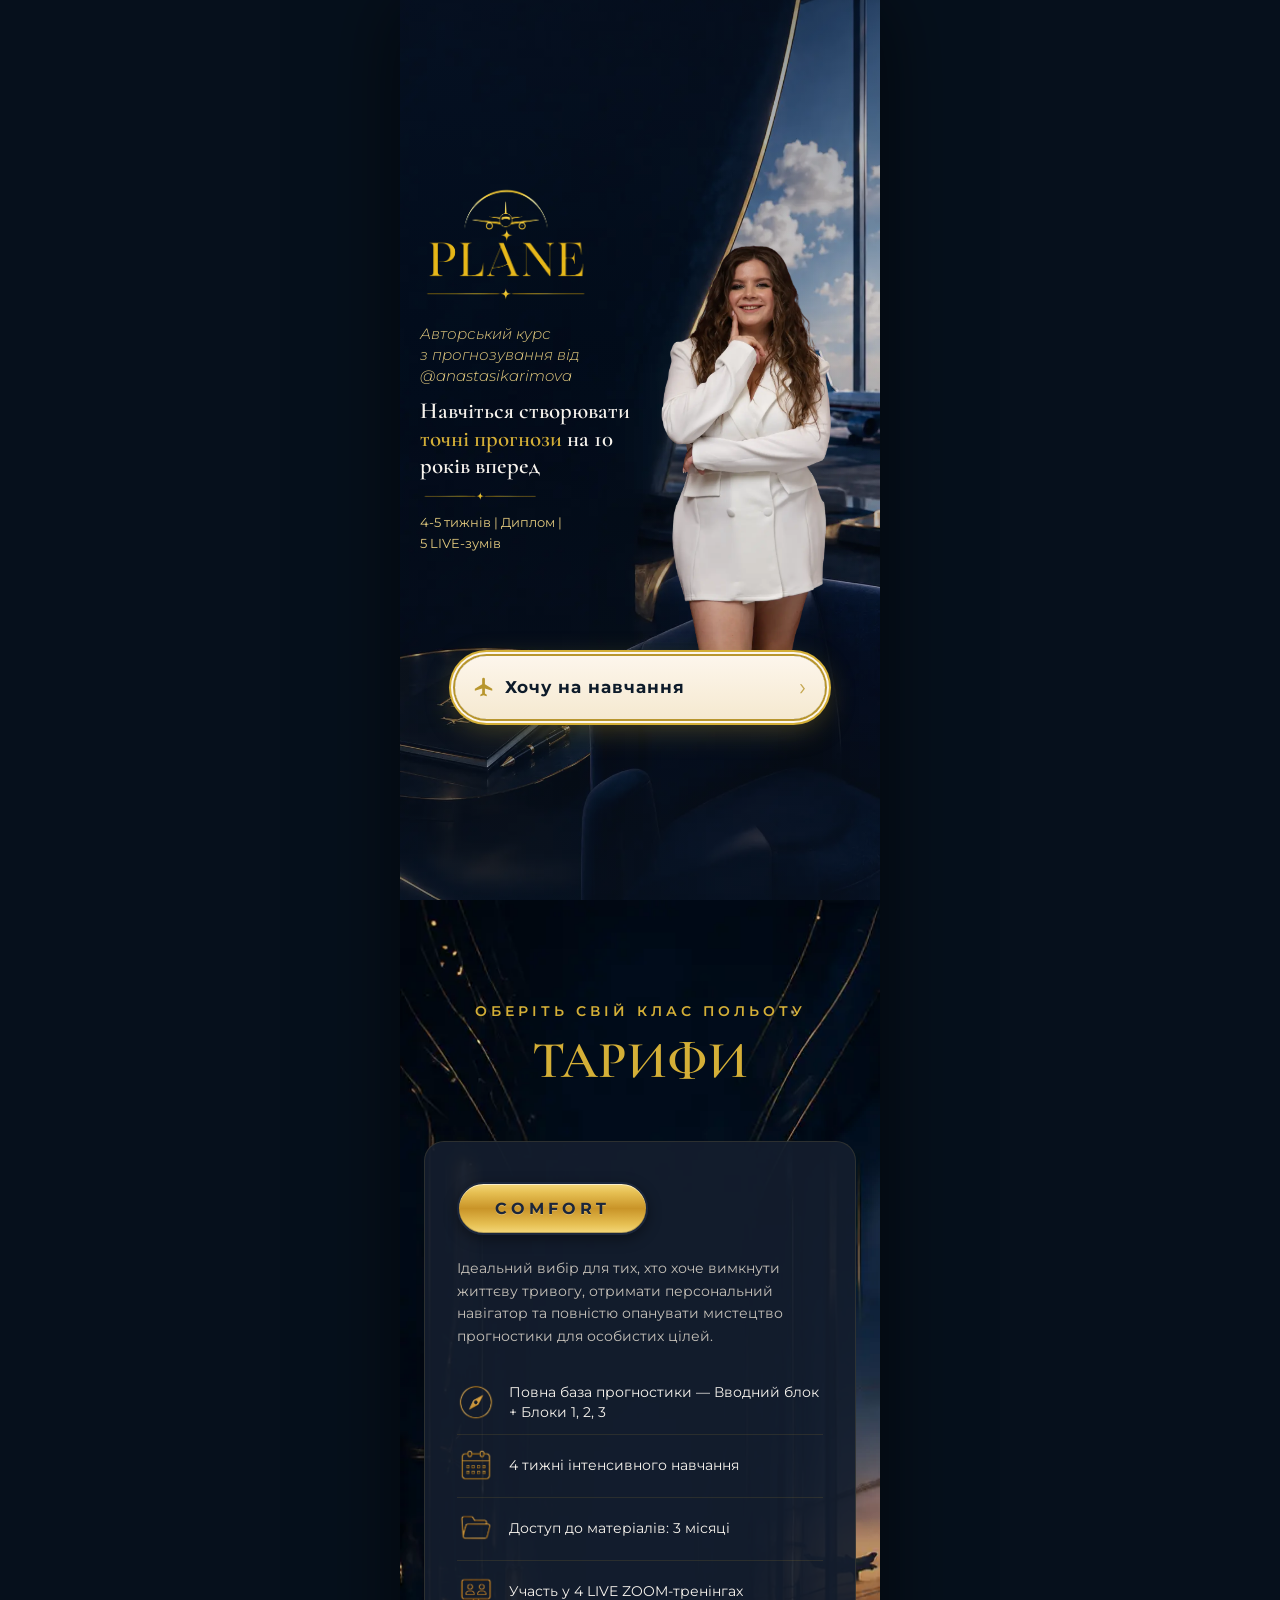
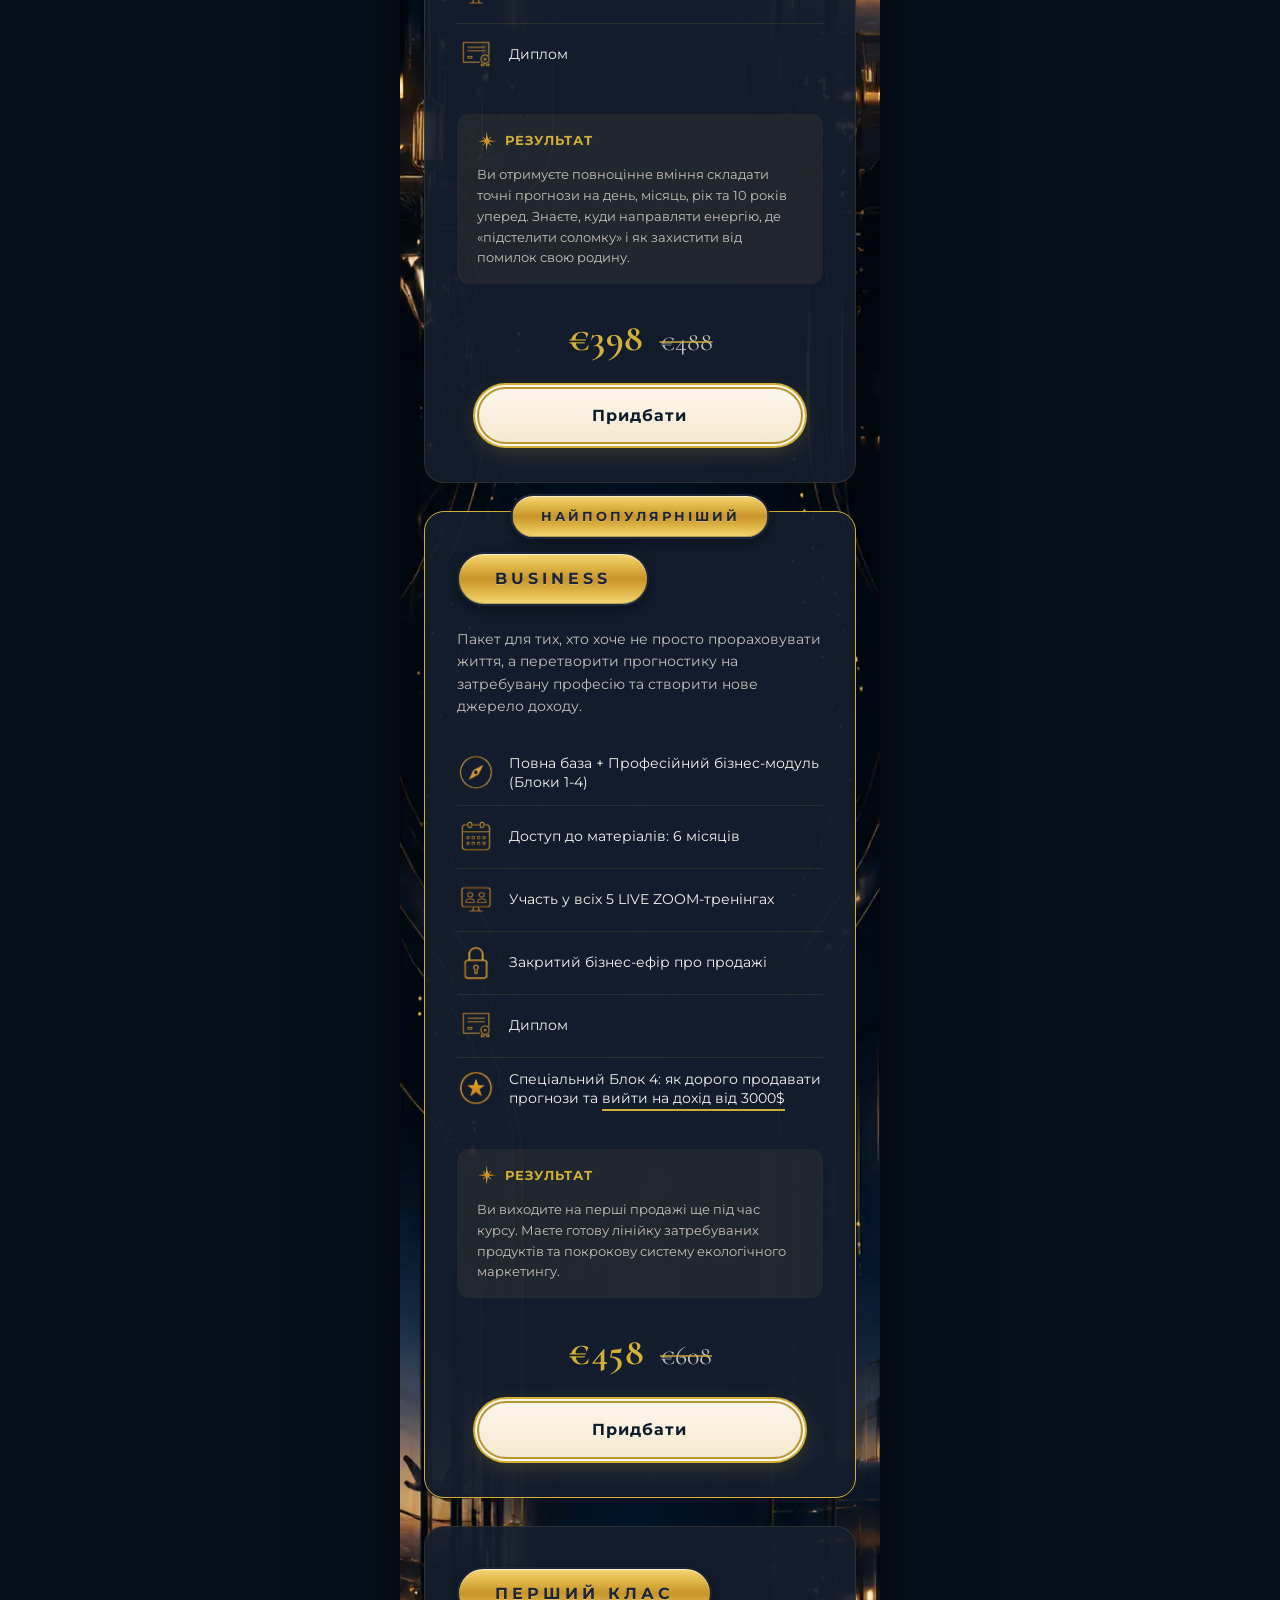
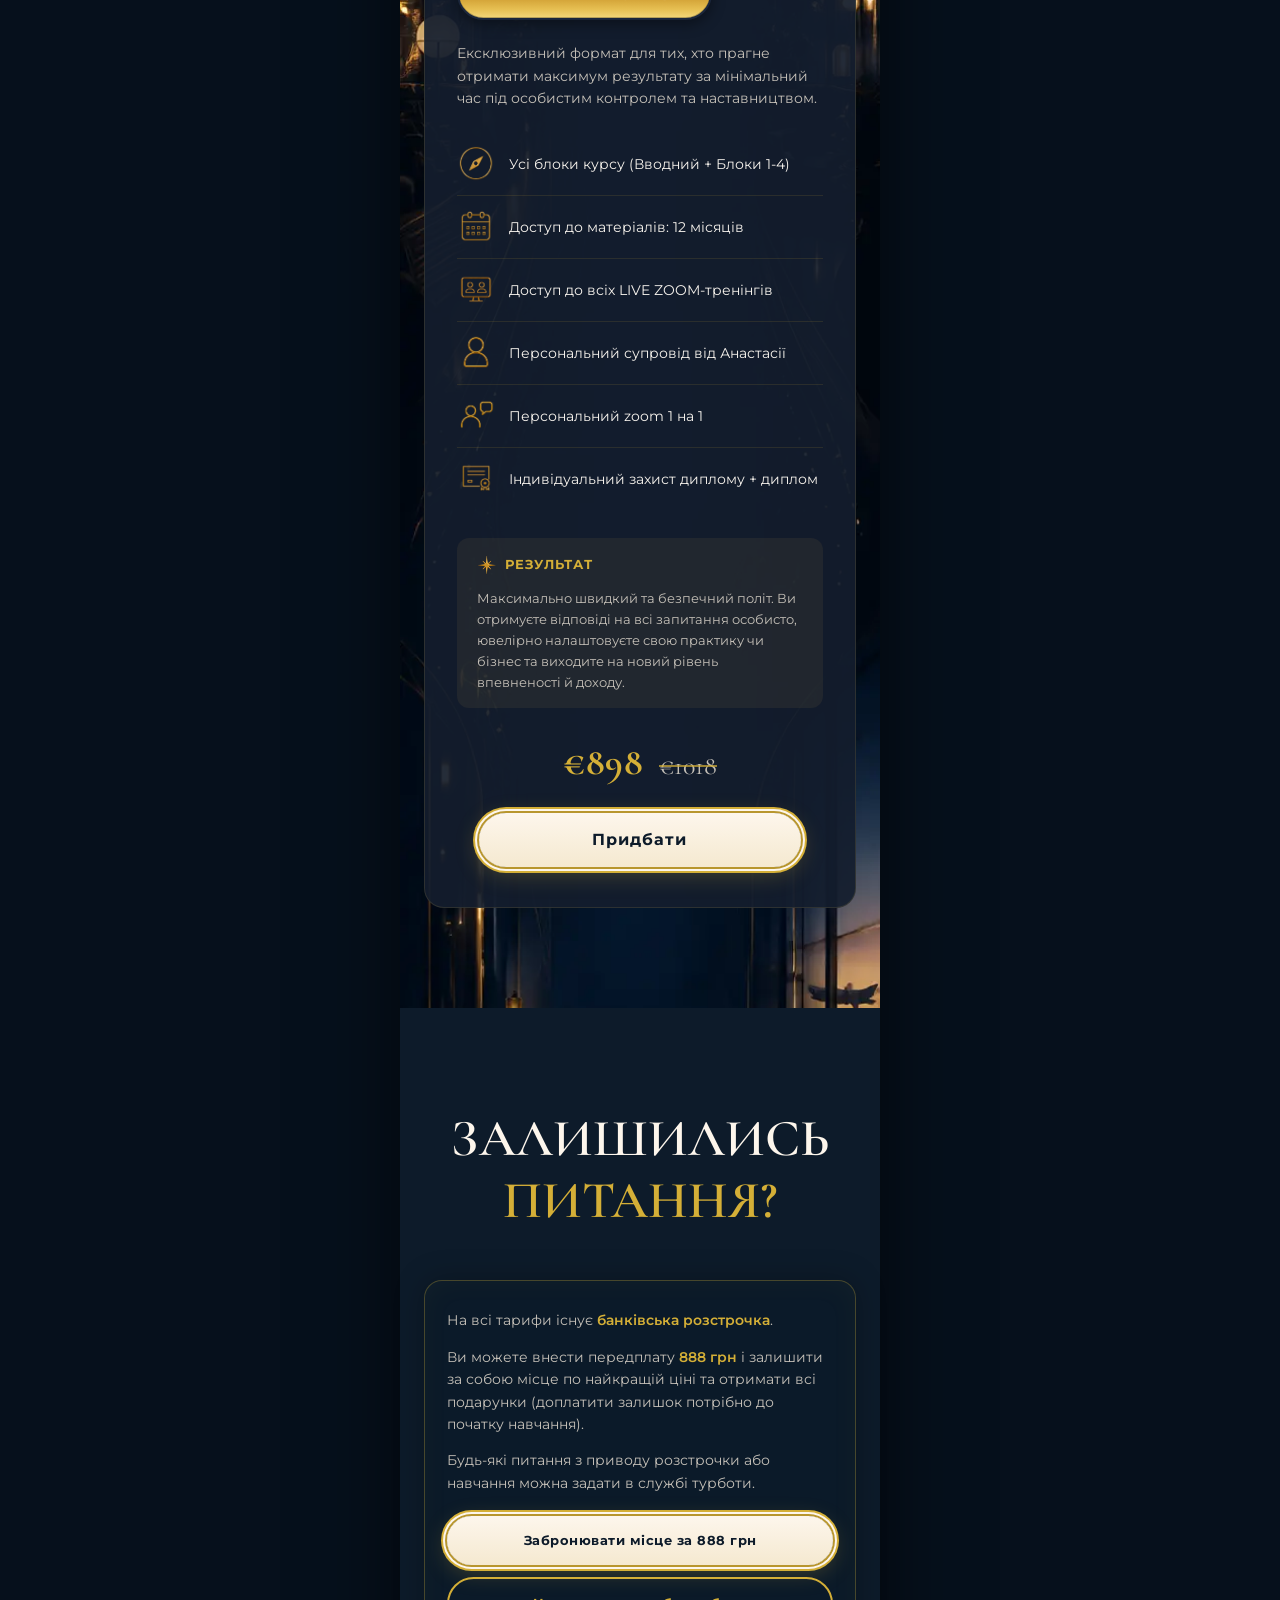
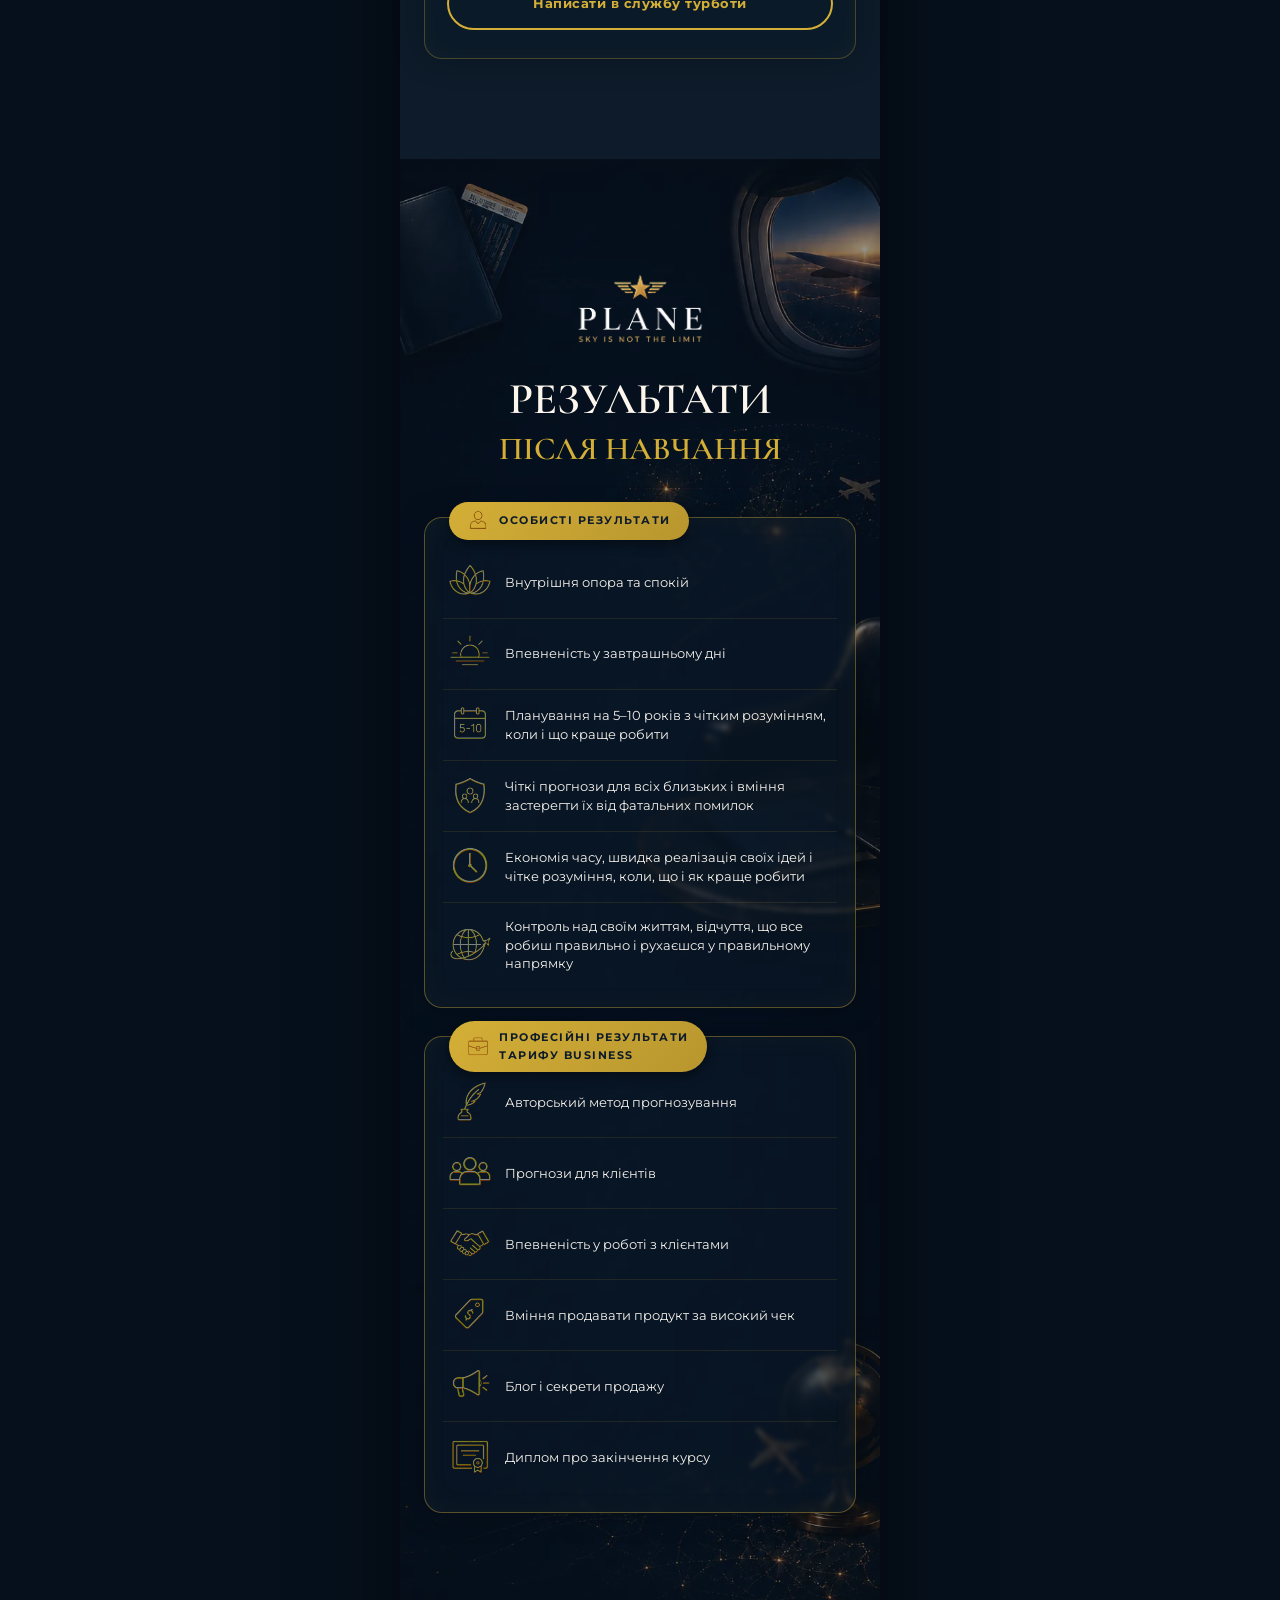
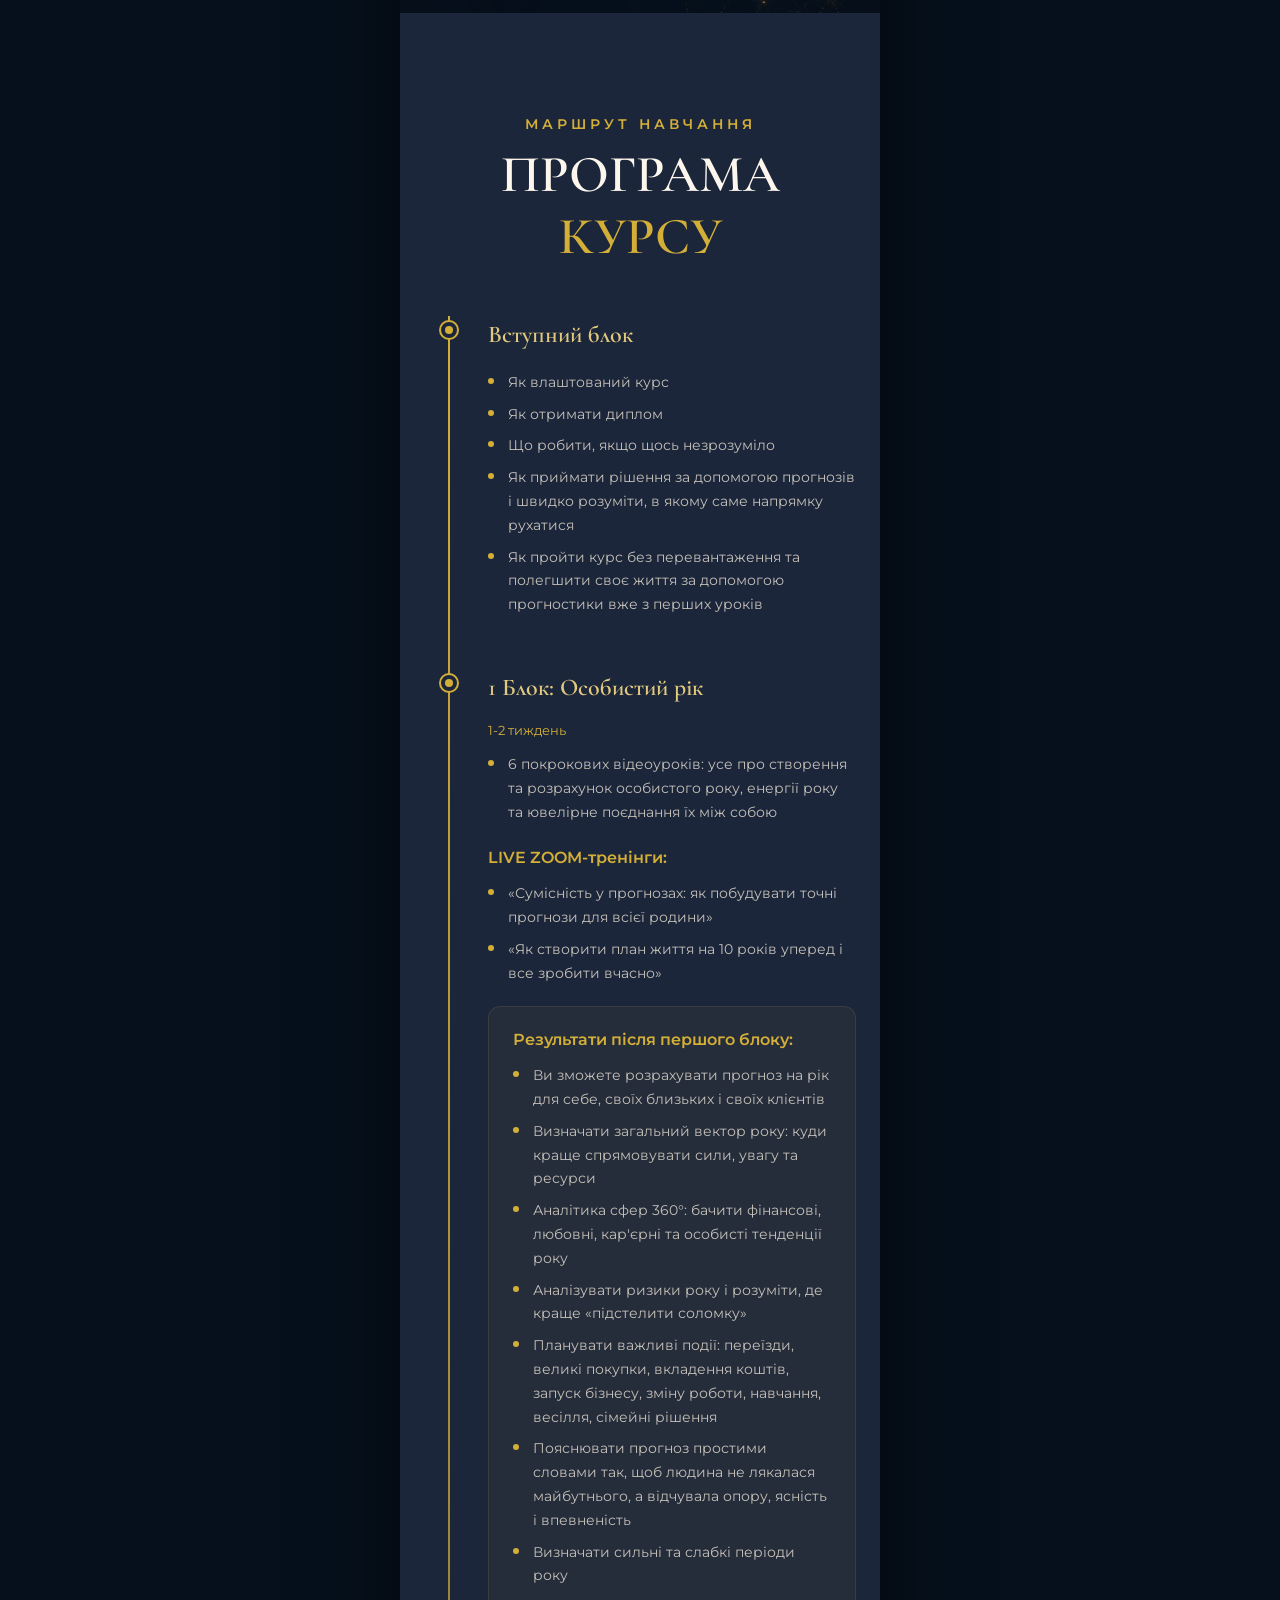
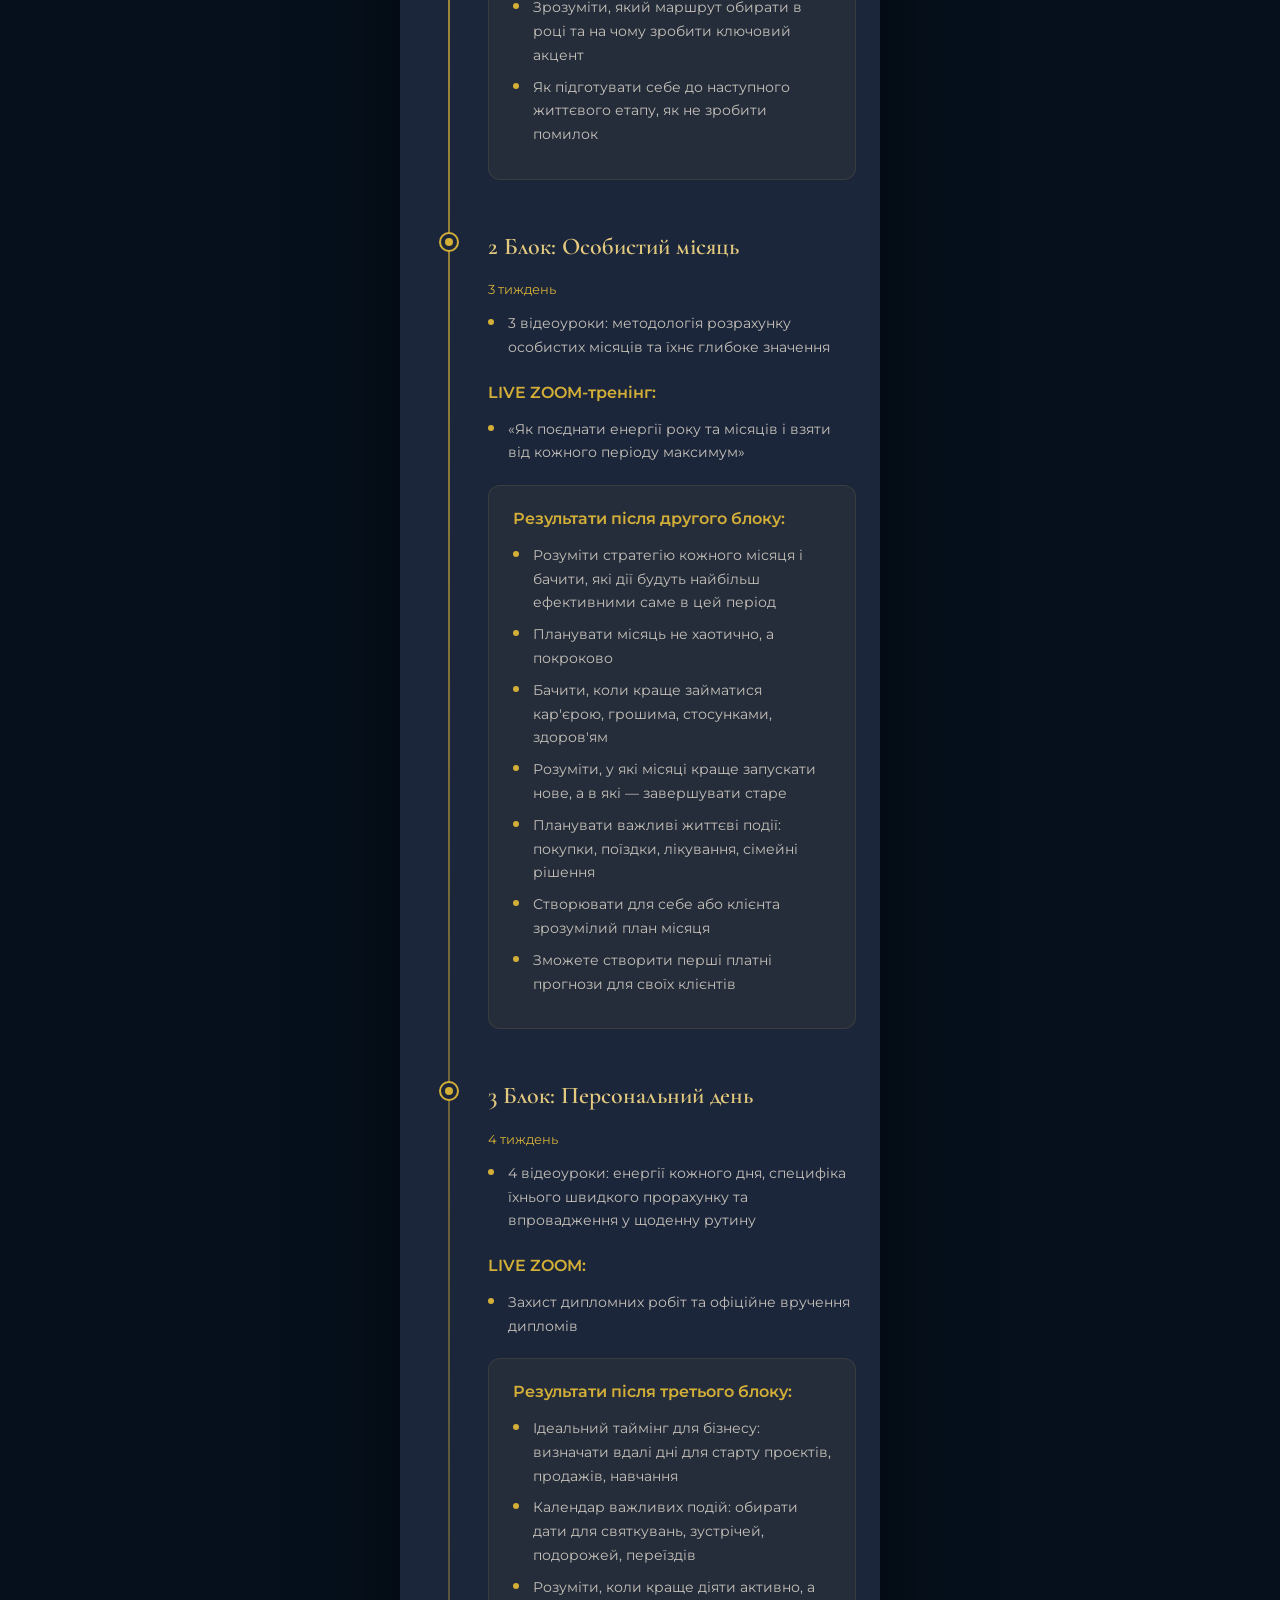
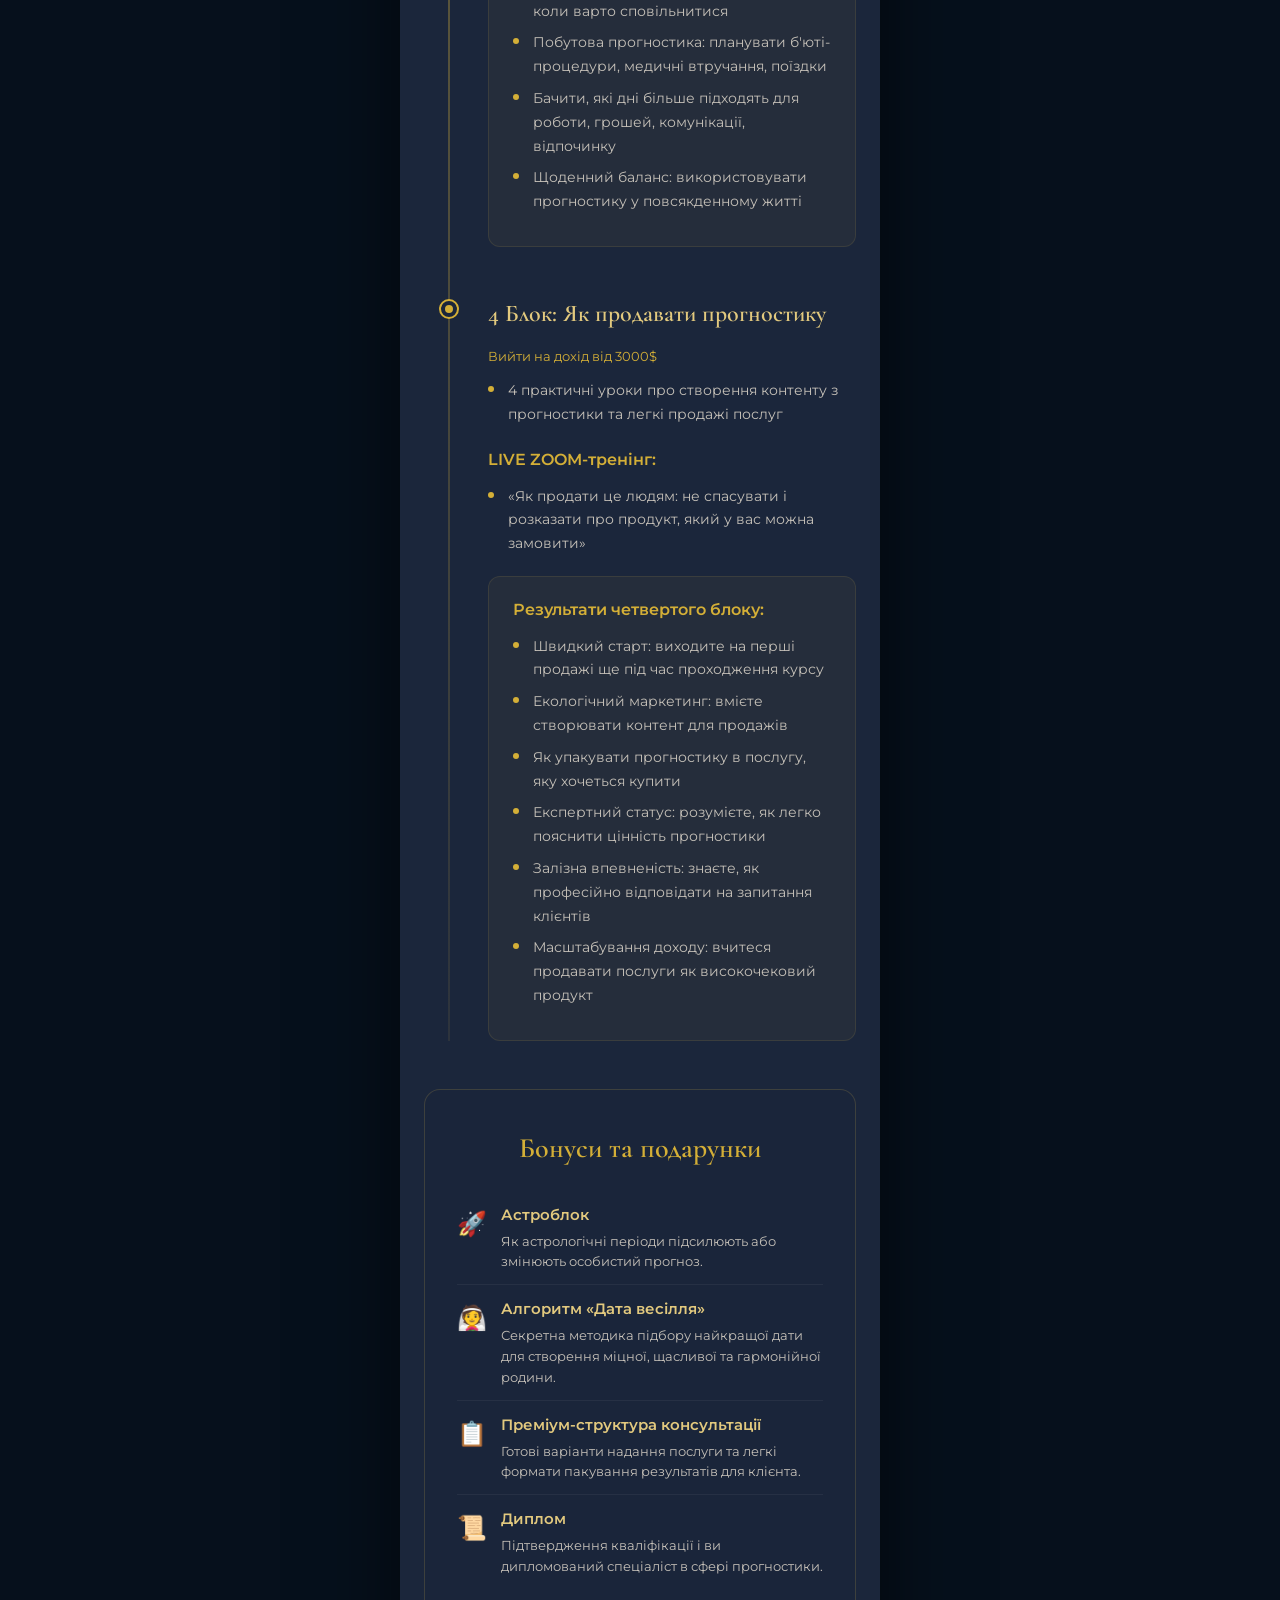
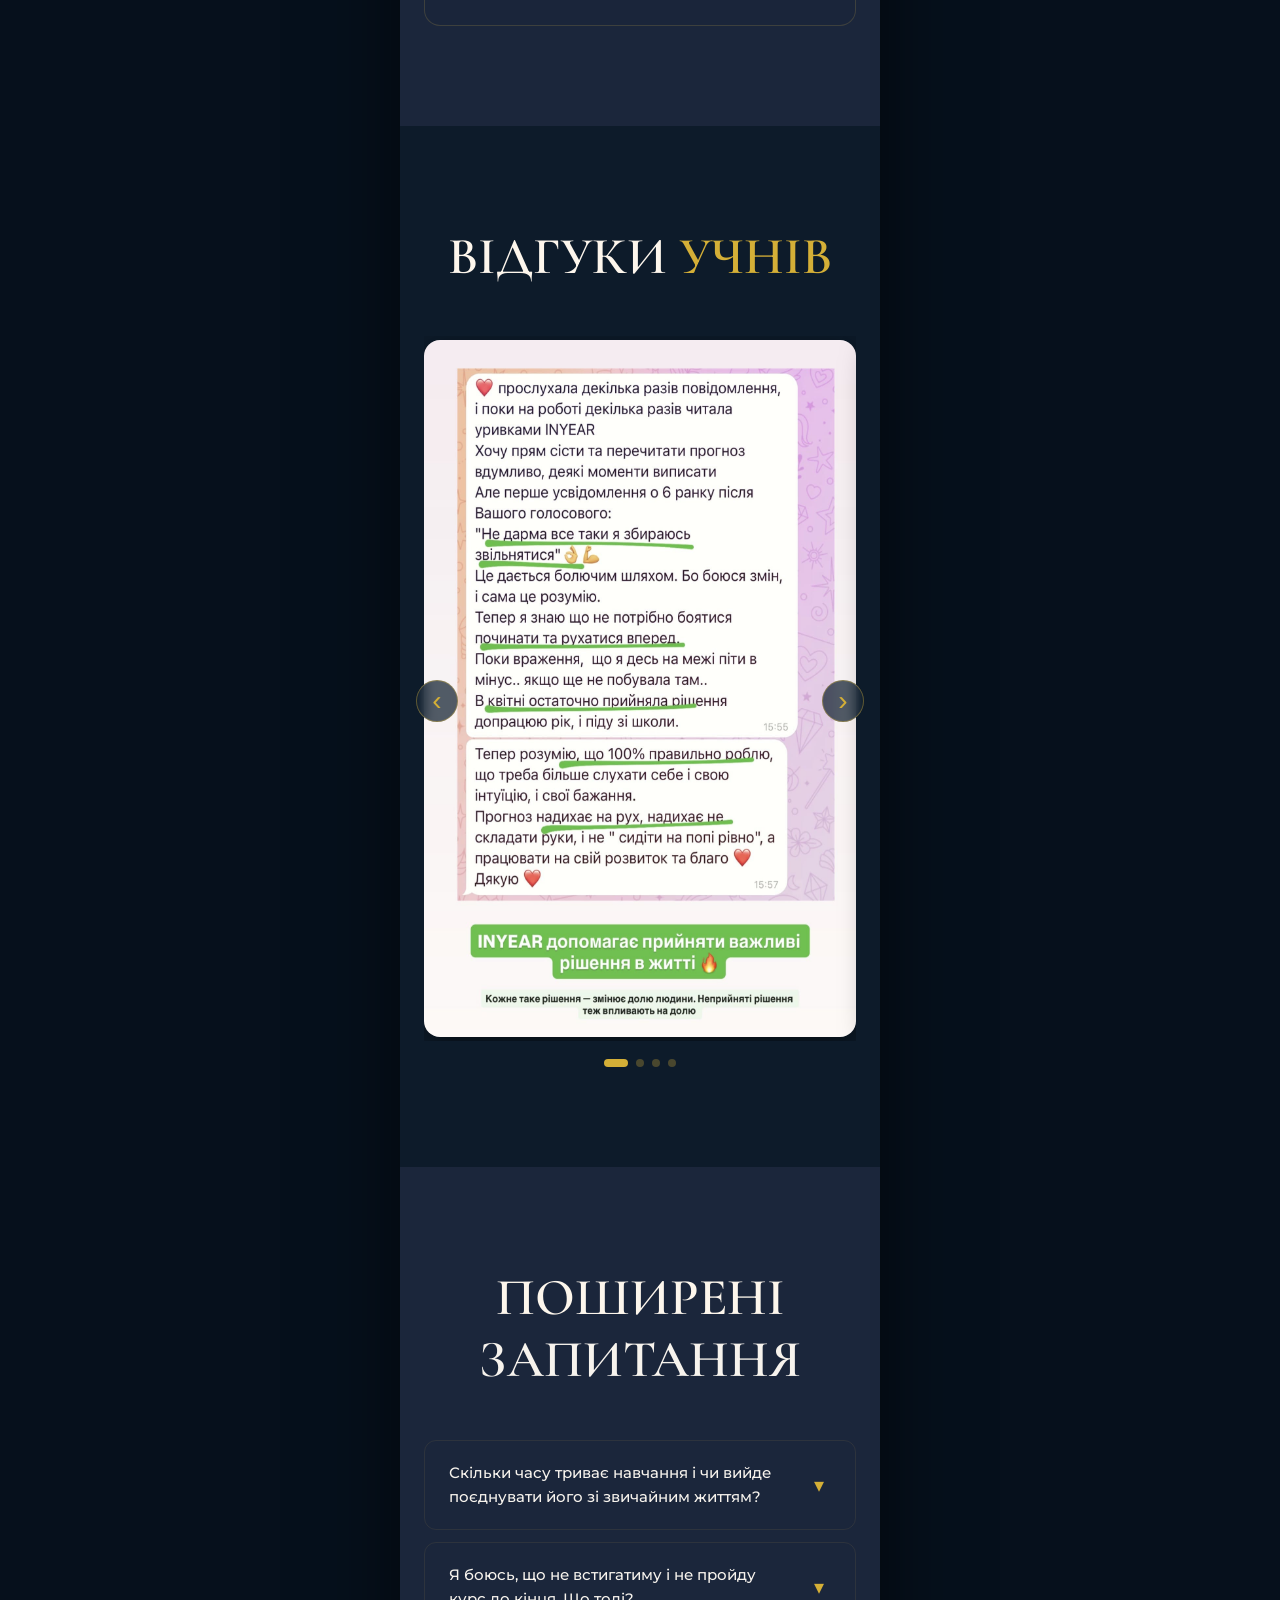
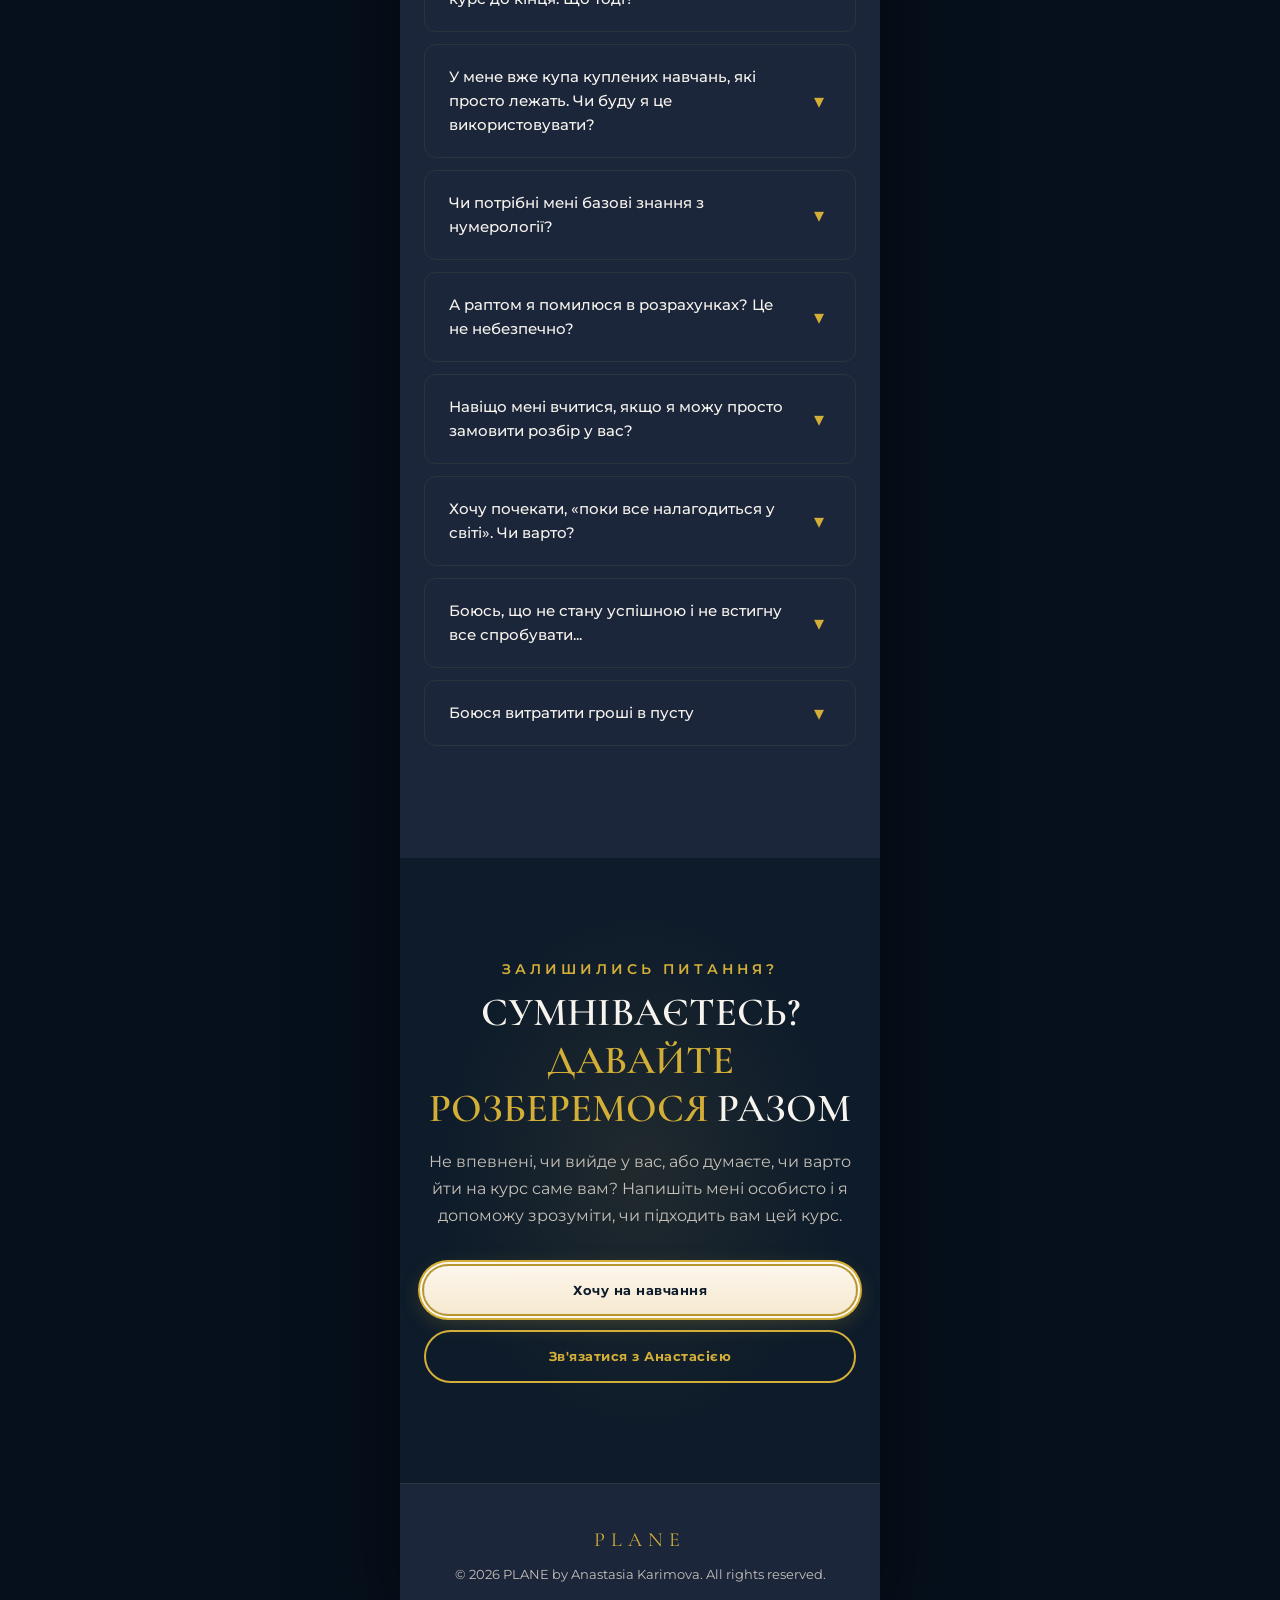
==== index.html @ 38085bf7 "Bump tariff prices: COMFORT 398, BUSINESS 458, ПЕРШИЙ КЛАС 898 Co-Authored-By: Claude Opus 4.7 <nore" ====
<!DOCTYPE html>
<html lang="uk">
<head>
<meta charset="UTF-8">
<meta name="viewport" content="width=device-width, initial-scale=1.0">
<title>PLANE — Авторський курс з прогнозування</title>
<link rel="preconnect" href="https://fonts.googleapis.com">
<link href="https://fonts.googleapis.com/css2?family=Cormorant+Garamond:wght@400;500;600;700&family=Montserrat:wght@300;400;500;600;700&display=swap" rel="stylesheet">
<link rel="stylesheet" href="css/style.css?v=18">
</head>
<body>

<!-- ══════════ HERO ══════════ -->
<section class="hero" id="hero">
  <div class="hero-bg"></div>
  <div class="hero-inner">
    <div class="hero-row">
      <div class="hero-content">
        <img src="img/logo.webp" alt="PLANE" class="hero-logo">
        <p class="hero-sub">Авторський курс<br>з прогнозування від<br>@anastasikarimova</p>
        <h1>Навчіться створювати <span>точні прогнози</span> на 10 років вперед</h1>
        <img src="img/split.png" alt="" class="hero-split">
        <p class="hero-meta">4-5 тижнів&nbsp;|&nbsp;Диплом&nbsp;|<br>5 LIVE-зумів</p>
      </div>
      <div class="hero-photo">
        <img src="img/hero-photo.webp" alt="Анастасія Карімова">
      </div>
    </div>
    <div class="hero-btn-wrap">
      <a href="#tariffs" class="btn-hero">
        <svg viewBox="0 0 24 24"><path d="M21 16v-2l-8-5V3.5A1.5 1.5 0 0011.5 2 1.5 1.5 0 0010 3.5V9l-8 5v2l8-2.5V19l-2 1.5V22l3.5-1 3.5 1v-1.5L13 19v-5.5l8 2.5z"/></svg>
        Хочу на навчання
        <span class="chevron">&rsaquo;</span>
      </a>
    </div>
  </div>
</section>

<!-- ══════════ FOR WHOM ══════════ -->
<section class="for-whom" id="for-whom" style="display:none">
  <div class="container">
    <div class="section-label" style="text-align:center">Кому підійде курс</div>
    <div class="audience-grid">
      <div class="audience-card fade-up">
        <span class="audience-icon">&#9992;</span>
        <h3>Для тих, хто втомився від тривоги за майбутнє</h3>
        <p>Ви постійно сумніваєтеся у своїх рішеннях: &laquo;Чи туди я йду? Чи правильний вибір роблю?&raquo; і хочете чітко знати, коли і що робити.</p>
      </div>
      <div class="audience-card fade-up">
        <span class="audience-icon">&#128141;</span>
        <h3>Для тих, хто хоче спланувати життя для себе та своїх близьких на 5-10 років вперед</h3>
        <p>Ви готові реалізовувати великі цілі (будинок, декрет, бізнес) і прагнете захистити рідних від фатальних помилок.</p>
      </div>
      <div class="audience-card fade-up">
        <span class="audience-icon">&#128188;</span>
        <h3>Для практикуючих нумерологів, езотериків та експертів</h3>
        <p>Ви хочете мати чергу з клієнтів і пропонувати зрозумілий та дорогий продукт, у якому будете впевнені на всі 100%.</p>
      </div>
      <div class="audience-card fade-up">
        <span class="audience-icon">&#128640;</span>
        <h3>Для новачків, які шукають затребувану професію з нуля</h3>
        <p>Ви прагнете заробляти онлайн на прогнозах, створити ажіотаж навколо своїх послуг і мати потік замовлень.</p>
      </div>
    </div>
  </div>
</section>

<!-- ══════════ TARIFFS ══════════ -->
<section class="tariffs" id="tariffs">
  <div class="tariffs-bg"></div>
  <div class="container">
    <div class="section-label" style="text-align:center">Оберіть свій клас польоту</div>
    <h2 class="section-title" style="text-align:center"><span>Тарифи</span></h2>
    <div class="tariff-grid">

      <!-- COMFORT -->
      <div class="tariff-card fade-up">
        <span class="tariff-name">COMFORT</span>
        <p class="tariff-desc">Ідеальний вибір для тих, хто хоче вимкнути життєву тривогу, отримати персональний навігатор та повністю опанувати мистецтво прогностики для особистих цілей.</p>
        <ul class="tariff-features">
          <li><img src="img/icons/tarif/Comfort/comfort_1.png" alt=""><span>Повна база прогностики &mdash; Вводний блок + Блоки 1, 2, 3</span></li>
          <li><img src="img/icons/tarif/Comfort/comfort_2.png" alt=""><span>4 тижні інтенсивного навчання</span></li>
          <li><img src="img/icons/tarif/Comfort/comfort_3.png" alt=""><span>Доступ до матеріалів: 3 місяці</span></li>
          <li><img src="img/icons/tarif/Comfort/comfort_4.png" alt=""><span>Участь у 4 LIVE ZOOM-тренінгах</span></li>
          <li><img src="img/icons/tarif/Comfort/comfort_5.png" alt=""><span>Диплом</span></li>
        </ul>
        <div class="tariff-result">
          <strong><img src="img/icons/tarif/result_img.png" alt="">Результат</strong>
          <p>Ви отримуєте повноцінне вміння складати точні прогнози на день, місяць, рік та 10 років уперед. Знаєте, куди направляти енергію, де &laquo;підстелити соломку&raquo; і як захистити від помилок свою родину.</p>
        </div>
        <div class="tariff-price"><span class="price-new">€398</span><span class="price-old">€488</span></div>
        <a href="https://secure.wayforpay.com/button/b1506e42af2d6" target="_blank" class="btn-tariff">Придбати</a>
      </div>

      <!-- BUSINESS -->
      <div class="tariff-card featured fade-up">
        <span class="tariff-popular">Найпопулярніший</span>
        <span class="tariff-name">BUSINESS</span>
        <p class="tariff-desc">Пакет для тих, хто хоче не просто прораховувати життя, а перетворити прогностику на затребувану професію та створити нове джерело доходу.</p>
        <ul class="tariff-features">
          <li><img src="img/icons/tarif/Buisness/Buisness_1.png" alt=""><span>Повна база + Професійний бізнес-модуль (Блоки 1-4)</span></li>
          <li><img src="img/icons/tarif/Buisness/Buisness_2.png" alt=""><span>Доступ до матеріалів: 6 місяців</span></li>
          <li><img src="img/icons/tarif/Buisness/Buisness_3.png" alt=""><span>Участь у всіх 5 LIVE ZOOM-тренінгах</span></li>
          <li><img src="img/icons/tarif/Buisness/Buisness_4.png" alt=""><span>Закритий бізнес-ефір про продажі</span></li>
          <li><img src="img/icons/tarif/Buisness/Buisness_5.png" alt=""><span>Диплом</span></li>
          <li><img src="img/icons/tarif/Buisness/Buisness_6.png" alt=""><span>Спеціальний Блок 4: як дорого продавати прогнози та <span style="border-bottom:2px solid var(--gold);padding-bottom:2px">вийти на дохід від 3000$</span></span></li>
        </ul>
        <div class="tariff-result">
          <strong><img src="img/icons/tarif/result_img.png" alt="">Результат</strong>
          <p>Ви виходите на перші продажі ще під час курсу. Маєте готову лінійку затребуваних продуктів та покрокову систему екологічного маркетингу.</p>
        </div>
        <div class="tariff-price"><span class="price-new">€458</span><span class="price-old">€608</span></div>
        <a href="https://secure.wayforpay.com/button/b5bd2947dd630" target="_blank" class="btn-tariff">Придбати</a>
      </div>

      <!-- ПЕРШИЙ КЛАС -->
      <div class="tariff-card fade-up">
        <span class="tariff-name">ПЕРШИЙ КЛАС</span>
        <p class="tariff-desc">Ексклюзивний формат для тих, хто прагне отримати максимум результату за мінімальний час під особистим контролем та наставництвом.</p>
        <ul class="tariff-features">
          <li><img src="img/icons/tarif/First/First_1.png" alt=""><span>Усі блоки курсу (Вводний + Блоки 1-4)</span></li>
          <li><img src="img/icons/tarif/First/First_2.png" alt=""><span>Доступ до матеріалів: 12 місяців</span></li>
          <li><img src="img/icons/tarif/First/First_3.png" alt=""><span>Доступ до всіх LIVE ZOOM-тренінгів</span></li>
          <li><img src="img/icons/tarif/First/First_4.png" alt=""><span>Персональний супровід від Анастасії</span></li>
          <li><img src="img/icons/tarif/First/First_5.png" alt=""><span>Персональний zoom 1 на 1</span></li>
          <li><img src="img/icons/tarif/First/First_6.png" alt=""><span>Індивідуальний захист диплому + диплом</span></li>
        </ul>
        <div class="tariff-result">
          <strong><img src="img/icons/tarif/result_img.png" alt="">Результат</strong>
          <p>Максимально швидкий та безпечний політ. Ви отримуєте відповіді на всі запитання особисто, ювелірно налаштовуєте свою практику чи бізнес та виходите на новий рівень впевненості й доходу.</p>
        </div>
        <div class="tariff-price"><span class="price-new">€898</span><span class="price-old">€1018</span></div>
        <a href="https://secure.wayforpay.com/button/b0616768c302e" target="_blank" class="btn-tariff">Придбати</a>
      </div>

    </div>
  </div>
</section>

<!-- ══════════ PAYMENT INFO ══════════ -->
<section class="payment-info">
  <div class="container">
    <h2 class="section-title" style="text-align:center">Залишились <span>питання?</span></h2>
    <div class="payment-card fade-up">
      <p>На всі тарифи існує <strong>банківська розстрочка</strong>.</p>
      <p>Ви можете внести передплату <strong>888 грн</strong> і залишити за собою місце по найкращій ціні та отримати всі подарунки (доплатити залишок потрібно до початку навчання).</p>
      <p>Будь-які питання з приводу розстрочки або навчання можна задати в службі турботи.</p>
      <div class="payment-actions">
        <a href="https://secure.wayforpay.com/button/bbc70fafd3b8d" target="_blank" class="btn-payment btn-payment-primary">Забронювати місце за 888 грн</a>
        <a href="https://t.me/anastasikarimova" target="_blank" class="btn-payment btn-payment-secondary">Написати в службу турботи</a>
      </div>
    </div>
  </div>
</section>

<!-- ══════════ RESULTS ══════════ -->
<section class="results" id="results">
  <div class="results-bg"></div>
  <div class="container">
    <img src="img/logo_result.webp" alt="PLANE" class="results-logo">
    <h2 class="section-title" style="text-align:center">Результати<br><span>після навчання</span></h2>

    <div class="results-card fade-up">
      <div class="results-card-header">
        <img src="img/icons/1.png" alt="">
        <span>Особисті результати</span>
      </div>
      <ul class="results-list">
        <li>
          <img src="img/icons/1_1.png" alt="">
          <span>Внутрішня опора та спокій</span>
        </li>
        <li>
          <img src="img/icons/1_2.png" alt="">
          <span>Впевненість у завтрашньому дні</span>
        </li>
        <li>
          <img src="img/icons/1_3.png" alt="">
          <span>Планування на 5&ndash;10 років з чітким розумінням, коли і що краще робити</span>
        </li>
        <li>
          <img src="img/icons/1_4.png" alt="">
          <span>Чіткі прогнози для всіх близьких і вміння застерегти їх від фатальних помилок</span>
        </li>
        <li>
          <img src="img/icons/1_5.png" alt="">
          <span>Економія часу, швидка реалізація своїх ідей і чітке розуміння, коли, що і як краще робити</span>
        </li>
        <li>
          <img src="img/icons/1_6.png" alt="">
          <span>Контроль над своїм життям, відчуття, що все робиш правильно і рухаєшся у правильному напрямку</span>
        </li>
      </ul>
    </div>

    <div class="results-card fade-up">
      <div class="results-card-header">
        <img src="img/icons/2.png" alt="">
        <span>Професійні результати<br>тарифу BUSINESS</span>
      </div>
      <ul class="results-list">
        <li>
          <img src="img/icons/2_1.png" alt="">
          <span>Авторський метод прогнозування</span>
        </li>
        <li>
          <img src="img/icons/2_2.png" alt="">
          <span>Прогнози для клієнтів</span>
        </li>
        <li>
          <img src="img/icons/2_3.png" alt="">
          <span>Впевненість у роботі з клієнтами</span>
        </li>
        <li>
          <img src="img/icons/2_4.png" alt="">
          <span>Вміння продавати продукт за високий чек</span>
        </li>
        <li>
          <img src="img/icons/2_5.png" alt="">
          <span>Блог і секрети продажу</span>
        </li>
        <li>
          <img src="img/icons/2_6.png" alt="">
          <span>Диплом про закінчення курсу</span>
        </li>
      </ul>
    </div>

  </div>
</section>

<!-- ══════════ PROGRAM ══════════ -->
<section class="program" id="program">
  <div class="container">
    <div class="section-label" style="text-align:center">Маршрут навчання</div>
    <h2 class="section-title" style="text-align:center">Програма <span>курсу</span></h2>

    <div class="program-timeline">

      <!-- INTRO -->
      <div class="program-block fade-up">
        <div class="program-dot"></div>
        <h3>Вступний блок</h3>
        <ul>
          <li>Як влаштований курс</li>
          <li>Як отримати диплом</li>
          <li>Що робити, якщо щось незрозуміло</li>
          <li>Як приймати рішення за допомогою прогнозів і швидко розуміти, в якому саме напрямку рухатися</li>
          <li>Як пройти курс без перевантаження та полегшити своє життя за допомогою прогностики вже з перших уроків</li>
        </ul>
      </div>

      <!-- BLOCK 1 -->
      <div class="program-block fade-up">
        <div class="program-dot"></div>
        <h3>1 Блок: Особистий рік</h3>
        <p style="color:var(--gold);font-size:13px;margin-bottom:8px">1-2 тиждень</p>
        <ul>
          <li>6 покрокових відеоуроків: усе про створення та розрахунок особистого року, енергії року та ювелірне поєднання їх між собою</li>
        </ul>
        <h4>LIVE ZOOM-тренінги:</h4>
        <ul>
          <li>&laquo;Сумісність у прогнозах: як побудувати точні прогнози для всієї родини&raquo;</li>
          <li>&laquo;Як створити план життя на 10 років уперед і все зробити вчасно&raquo;</li>
        </ul>
        <div class="program-results">
          <h4>Результати після першого блоку:</h4>
          <ul>
            <li>Ви зможете розрахувати прогноз на рік для себе, своїх близьких і своїх клієнтів</li>
            <li>Визначати загальний вектор року: куди краще спрямовувати сили, увагу та ресурси</li>
            <li>Аналітика сфер 360&deg;: бачити фінансові, любовні, кар'єрні та особисті тенденції року</li>
            <li>Аналізувати ризики року і розуміти, де краще &laquo;підстелити соломку&raquo;</li>
            <li>Планувати важливі події: переїзди, великі покупки, вкладення коштів, запуск бізнесу, зміну роботи, навчання, весілля, сімейні рішення</li>
            <li>Пояснювати прогноз простими словами так, щоб людина не лякалася майбутнього, а відчувала опору, ясність і впевненість</li>
            <li>Визначати сильні та слабкі періоди року</li>
            <li>Зрозуміти, який маршрут обирати в році та на чому зробити ключовий акцент</li>
            <li>Як підготувати себе до наступного життєвого етапу, як не зробити помилок</li>
          </ul>
        </div>
      </div>

      <!-- BLOCK 2 -->
      <div class="program-block fade-up">
        <div class="program-dot"></div>
        <h3>2 Блок: Особистий місяць</h3>
        <p style="color:var(--gold);font-size:13px;margin-bottom:8px">3 тиждень</p>
        <ul>
          <li>3 відеоуроки: методологія розрахунку особистих місяців та їхнє глибоке значення</li>
        </ul>
        <h4>LIVE ZOOM-тренінг:</h4>
        <ul>
          <li>&laquo;Як поєднати енергії року та місяців і взяти від кожного періоду максимум&raquo;</li>
        </ul>
        <div class="program-results">
          <h4>Результати після другого блоку:</h4>
          <ul>
            <li>Розуміти стратегію кожного місяця і бачити, які дії будуть найбільш ефективними саме в цей період</li>
            <li>Планувати місяць не хаотично, а покроково</li>
            <li>Бачити, коли краще займатися кар'єрою, грошима, стосунками, здоров'ям</li>
            <li>Розуміти, у які місяці краще запускати нове, а в які &mdash; завершувати старе</li>
            <li>Планувати важливі життєві події: покупки, поїздки, лікування, сімейні рішення</li>
            <li>Створювати для себе або клієнта зрозумілий план місяця</li>
            <li>Зможете створити перші платні прогнози для своїх клієнтів</li>
          </ul>
        </div>
      </div>

      <!-- BLOCK 3 -->
      <div class="program-block fade-up">
        <div class="program-dot"></div>
        <h3>3 Блок: Персональний день</h3>
        <p style="color:var(--gold);font-size:13px;margin-bottom:8px">4 тиждень</p>
        <ul>
          <li>4 відеоуроки: енергії кожного дня, специфіка їхнього швидкого прорахунку та впровадження у щоденну рутину</li>
        </ul>
        <h4>LIVE ZOOM:</h4>
        <ul>
          <li>Захист дипломних робіт та офіційне вручення дипломів</li>
        </ul>
        <div class="program-results">
          <h4>Результати після третього блоку:</h4>
          <ul>
            <li>Ідеальний таймінг для бізнесу: визначати вдалі дні для старту проєктів, продажів, навчання</li>
            <li>Календар важливих подій: обирати дати для святкувань, зустрічей, подорожей, переїздів</li>
            <li>Розуміти, коли краще діяти активно, а коли варто сповільнитися</li>
            <li>Побутова прогностика: планувати б'юті-процедури, медичні втручання, поїздки</li>
            <li>Бачити, які дні більше підходять для роботи, грошей, комунікації, відпочинку</li>
            <li>Щоденний баланс: використовувати прогностику у повсякденному житті</li>
          </ul>
        </div>
      </div>

      <!-- BLOCK 4 -->
      <div class="program-block fade-up">
        <div class="program-dot"></div>
        <h3>4 Блок: Як продавати прогностику</h3>
        <p style="color:var(--gold);font-size:13px;margin-bottom:8px">Вийти на дохід від 3000$</p>
        <ul>
          <li>4 практичні уроки про створення контенту з прогностики та легкі продажі послуг</li>
        </ul>
        <h4>LIVE ZOOM-тренінг:</h4>
        <ul>
          <li>&laquo;Як продати це людям: не спасувати і розказати про продукт, який у вас можна замовити&raquo;</li>
        </ul>
        <div class="program-results">
          <h4>Результати четвертого блоку:</h4>
          <ul>
            <li>Швидкий старт: виходите на перші продажі ще під час проходження курсу</li>
            <li>Екологічний маркетинг: вмієте створювати контент для продажів</li>
            <li>Як упакувати прогностику в послугу, яку хочеться купити</li>
            <li>Експертний статус: розумієте, як легко пояснити цінність прогностики</li>
            <li>Залізна впевненість: знаєте, як професійно відповідати на запитання клієнтів</li>
            <li>Масштабування доходу: вчитеся продавати послуги як високочековий продукт</li>
          </ul>
        </div>
      </div>

    </div>

    <!-- BONUSES -->
    <div class="bonuses fade-up">
      <h3>Бонуси та подарунки</h3>
      <div class="bonus-item">
        <span class="bonus-icon">&#128640;</span>
        <div>
          <h4>Астроблок</h4>
          <p>Як астрологічні періоди підсилюють або змінюють особистий прогноз.</p>
        </div>
      </div>
      <div class="bonus-item">
        <span class="bonus-icon">&#128112;</span>
        <div>
          <h4>Алгоритм &laquo;Дата весілля&raquo;</h4>
          <p>Секретна методика підбору найкращої дати для створення міцної, щасливої та гармонійної родини.</p>
        </div>
      </div>
      <div class="bonus-item">
        <span class="bonus-icon">&#128203;</span>
        <div>
          <h4>Преміум-структура консультації</h4>
          <p>Готові варіанти надання послуги та легкі формати пакування результатів для клієнта.</p>
        </div>
      </div>
      <div class="bonus-item">
        <span class="bonus-icon">&#128220;</span>
        <div>
          <h4>Диплом</h4>
          <p>Підтвердження кваліфікації і ви дипломований спеціаліст в сфері прогностики.</p>
        </div>
      </div>
    </div>

  </div>
</section>

<!-- ══════════ REVIEWS ══════════ -->
<section class="reviews" id="reviews">
  <div class="container">
    <h2 class="section-title" style="text-align:center">Відгуки <span>учнів</span></h2>
    <div class="reviews-carousel fade-up">
      <div class="reviews-track" id="reviews-track">
        <div class="review-slide"><img src="img/review/IMG_6710.jpg" alt="Відгук 1"></div>
        <div class="review-slide"><img src="img/review/IMG_6712.jpg" alt="Відгук 2"></div>
        <div class="review-slide"><img src="img/review/IMG_6714.jpg" alt="Відгук 3"></div>
        <div class="review-slide"><img src="img/review/IMG_6715.jpg" alt="Відгук 4"></div>
      </div>
      <button class="reviews-arrow reviews-prev" aria-label="Попередній">&lsaquo;</button>
      <button class="reviews-arrow reviews-next" aria-label="Наступний">&rsaquo;</button>
      <div class="reviews-dots" id="reviews-dots"></div>
    </div>
  </div>
</section>

<!-- ══════════ WHAT AWAITS ══════════ -->
<section class="awaits" id="awaits" style="display:none">
  <div class="container">
    <div class="section-label" style="text-align:center">Що вас чекає</div>
    <h2 class="section-title" style="text-align:center">На <span>програмі</span></h2>
    <div class="awaits-grid">
      <div class="await-card fade-up">
        <div class="await-img">&#9992;</div>
        <div class="await-body">
          <h3>Тільки живий досвід</h3>
          <p>Ніякої води і загальної інформації. Тільки реальні життєві кейси, розбори та особистий досвід, який ви одразу впроваджуєте у життя.</p>
        </div>
      </div>
      <div class="await-card fade-up">
        <div class="await-img">&#9889;</div>
        <div class="await-body">
          <h3>Максимум практики</h3>
          <p>Ми разом розбираємо ваші карти, аналізуємо прогнози та крок за кроком налаштовуємо ваш навігатор. Ви не залишитеся наодинці з уроками.</p>
        </div>
      </div>
      <div class="await-card fade-up">
        <div class="await-img">&#128188;</div>
        <div class="await-body">
          <h3>Бізнес-інструкція</h3>
          <p>Ви не просто отримаєте знання, а дізнаєтеся, як упакувати прогностику в дорогу послугу, впевнено заявляти про себе та легко знаходити клієнтів.</p>
        </div>
      </div>
      <div class="await-card fade-up">
        <div class="await-img">&#127870;</div>
        <div class="await-body">
          <h3>Ком'юніті крутих дівчат</h3>
          <p>Оточення, яке не тягне вниз, а надихає. Ви летите в компанії сильних, усвідомлених однодумиць, які підтримують на кожному етапі зльоту.</p>
        </div>
      </div>
    </div>
  </div>
</section>

<!-- ══════════ FAQ ══════════ -->
<section class="faq" id="faq">
  <div class="container">
    <h2 class="section-title" style="text-align:center">Поширені <span style="color:var(--white)">запитання</span></h2>
    <div class="faq-list">

      <div class="faq-item">
        <div class="faq-q">Скільки часу триває навчання і чи вийде поєднувати його зі звичайним життям?<span class="arrow">&#9662;</span></div>
        <div class="faq-a"><div class="faq-a-inner">Курс триватиме 4-5 тижнів в залежності від тарифу (4 тижні на COMFORT, 5 тижнів на BUSINESS). Програма побудована дуже динамічно: відеоуроки та зідзвони. Але я впевнена: ви будете захоплені процесом настільки, що з легкістю відкладете інші справи, щоб швидше прорахувати свої перші прогнози.</div></div>
      </div>

      <div class="faq-item">
        <div class="faq-q">Я боюсь, що не встигатиму і не пройду курс до кінця. Що тоді?<span class="arrow">&#9662;</span></div>
        <div class="faq-a"><div class="faq-a-inner">Навіть якщо ви пропустите живий ефір чи урок через завантаженість &mdash; це не проблема. Залежно від обраного тарифу, усі матеріали та доступи залишаються з вами від 3 до 12 місяців. Ви зможете повернутися і переглянути все в будь-який зручний момент.</div></div>
      </div>

      <div class="faq-item">
        <div class="faq-q">У мене вже купа куплених навчань, які просто лежать. Чи буду я це використовувати?<span class="arrow">&#9662;</span></div>
        <div class="faq-a"><div class="faq-a-inner">Прогностика &mdash; це не складна академічна наука, яку ви вчите &laquo;в стіл&raquo;. Це прикладний інструмент. Ви отримуєте знання і в той же день застосовуєте їх: дивитесь енергію дня, плануєте поїздку чи б'юті-процедуру. В мене не доходять до кінця навчання менше 1% людей.</div></div>
      </div>

<div class="faq-item">
        <div class="faq-q">Чи потрібні мені базові знання з нумерології?<span class="arrow">&#9662;</span></div>
        <div class="faq-a"><div class="faq-a-inner">Абсолютно ні! Курс розрахований на те, що ви можете прийти з нульовими знаннями. Ми починаємо з базового ввідного інструктажу. Я даю свій секретний метод і готові покрокові інструкції. Якщо ви вмієте скласти 2+2 &mdash; ви 100% зможете прогнозувати за моєю системою.</div></div>
      </div>

      <div class="faq-item">
        <div class="faq-q">А раптом я помилюся в розрахунках? Це не небезпечно?<span class="arrow">&#9662;</span></div>
        <div class="faq-a"><div class="faq-a-inner">По-перше, моя методологія проста і прозора, в ній важко припуститися помилки. По-друге, ви летите не самі. На курсі передбачено багато практики та мого особистого зворотного зв'язку. На живих ZOOM-тренінгах ми разом розбираємо ваші кейси та перевіряємо карти.</div></div>
      </div>

      <div class="faq-item">
        <div class="faq-q">Навіщо мені вчитися, якщо я можу просто замовити розбір у вас?<span class="arrow">&#9662;</span></div>
        <div class="faq-a"><div class="faq-a-inner">Замовити індивідуальний прогноз &mdash; це як викликати таксі на один раз. Навчитися на курсі PLANE &mdash; це купити свій власний автомобіль і отримати права на все життя. Ви зможете прораховувати будь-яку раптову ідею за 2 хвилини та миттєво допомагати своїй родині.</div></div>
      </div>

      <div class="faq-item">
        <div class="faq-q">Хочу почекати, &laquo;поки все налагодиться у світі&raquo;. Чи варто?<span class="arrow">&#9662;</span></div>
        <div class="faq-a"><div class="faq-a-inner">Світ уже ніколи не буде колишнім, а зовнішня турбулентність &mdash; це нова реальність. Чекати ідеального моменту &mdash; це втрачати час. Прогностика потрібна саме зараз, щоб у часи хаосу ви мали свій особистий острів стабільності.</div></div>
      </div>

      <div class="faq-item">
        <div class="faq-q">Боюсь, що не стану успішною і не встигну все спробувати...<span class="arrow">&#9662;</span></div>
        <div class="faq-a"><div class="faq-a-inner">Саме через цей страх люди хапаються за все підряд, вигорають і зливають енергію не туди. Курс PLANE структурує ваше життя і розкладе все по поличках. Ви перестанете метушитися і почнете втілювати свої плани чітко, спокійно та саме тоді, коли простір максимально цьому сприяє.</div></div>
      </div>

      <div class="faq-item">
        <div class="faq-q">Боюся витратити гроші в пусту<span class="arrow">&#9662;</span></div>
        <div class="faq-a"><div class="faq-a-inner">Цей курс зекономить ваші гроші на неправильні рішення. Простий приклад: ви більше не будете купляти непотрібні вам навчання в погані періоди і це вже створить величезний плюс у ваш бюджет. Прогностика зараз і завжди дуже затребувана &mdash; людям потрібна допомога і підтримка в складні життєві періоди.</div></div>
      </div>

    </div>
  </div>
</section>

<!-- ══════════ CTA BOTTOM ══════════ -->
<section class="cta-bottom" id="cta">
  <div class="container">
    <div class="section-label">Залишились питання?</div>
    <h2 class="section-title" style="color:var(--white)">Сумніваєтесь? <span>Давайте розберемося</span> разом</h2>
    <p>Не впевнені, чи вийде у вас, або думаєте, чи варто йти на курс саме вам? Напишіть мені особисто і я допоможу зрозуміти, чи підходить вам цей курс.</p>
    <div style="display:flex;flex-wrap:wrap;gap:16px;justify-content:center">
      <a href="#tariffs" class="btn-payment btn-payment-primary">Хочу на навчання</a>
      <a href="https://t.me/anastasikarimova" target="_blank" class="btn-payment btn-payment-secondary">Зв'язатися з Анастасією</a>
    </div>
  </div>
</section>

<!-- ══════════ FOOTER ══════════ -->
<footer>
  <div class="container">
    <p style="color:var(--gold);font-family:'Cormorant Garamond',serif;font-size:20px;letter-spacing:6px;margin-bottom:8px">PLANE</p>
    <p>&copy; 2026 PLANE by Anastasia Karimova. All rights reserved.</p>
  </div>
</footer>

<script src="js/main.js?v=2"></script>

</body>
</html>
---- css/style.css ----
*,*::before,*::after{margin:0;padding:0;box-sizing:border-box}
:root{
--navy:#0D1B2A;
--navy-light:#1B263B;
--navy-card:#1B263B;
--gold:#D4AF37;
--gold-light:#e2c97e;
--gold-dark:#b8962e;
--white:#F7F3ED;
--white-dim:#c5c0b8;
--milk:#FDF6EC;
--sky:#ACD1E7;
--glass:rgba(27,38,59,.6);
}
html{scroll-behavior:smooth;background:#06101c}
body{
font-family:'Montserrat',sans-serif;
background:var(--navy);
color:var(--white);
overflow-x:hidden;
line-height:1.6;
max-width:480px;
margin:0 auto;
box-shadow:0 0 80px rgba(0,0,0,.6);
position:relative;
}
h1,h2,h3,h4{font-family:'Cormorant Garamond',serif;font-weight:600}
.container{max-width:480px;margin:0 auto;padding:0 24px}

/* ── sparkles ── */
.sparkle{position:absolute;color:var(--gold);opacity:.45;font-size:14px;pointer-events:none}

/* ══════════ HERO ══════════ */
.hero{
min-height:100vh;
min-height:100svh;
position:relative;
overflow:hidden;
display:flex;flex-direction:column;
justify-content:center;
}
.hero-bg{
position:absolute;inset:0;
background:url('../img/background.webp') center/cover no-repeat;
z-index:0;
}
.hero-bg::after{
content:'';position:absolute;inset:0;
background:
  linear-gradient(180deg,rgba(11,26,46,.45) 0%,rgba(11,26,46,.15) 40%,rgba(11,26,46,.55) 100%);
}
/* row that fills remaining hero height: text left, photo right (bottom-aligned to touch button top) */
.hero-inner{
position:relative;z-index:2;
display:flex;flex-direction:column;
width:100%;
}
.hero-row{
display:flex;
align-items:flex-end;
width:100%;
}

/* text column: strict width, content cannot overflow into photo */
.hero-content{
display:flex;flex-direction:column;
align-items:flex-start;
gap:12px;
width:50%;
flex-shrink:0;
padding:0 0 0 20px;
align-self:flex-start;
}
.hero-logo{width:170px;display:block;margin:0;max-width:100%}
.hero-split{width:120px;display:block;margin:0;max-width:100%}

/* photo zone: takes remaining width on the right, image bottom flush with hero-row bottom (= button top) */
.hero-photo{
flex:1;
align-self:flex-end;
position:relative;
margin-right:-15%;
margin-left:-25%;
pointer-events:none;
}
.hero-photo img{width:100%;display:block}

/* button pinned to the bottom of the hero */
.hero-btn-wrap{
position:relative;z-index:4;
text-align:center;
padding:0 20px;
flex-shrink:0;
}
.btn-hero{
display:flex;align-items:center;justify-content:center;gap:14px;
width:88%;max-width:370px;
margin:0 auto;
padding:18px 32px;
background:linear-gradient(180deg,#FDF6EC 0%,#f5e9d0 100%);
border:none;
border-radius:60px;
color:#0D1B2A;
font-family:'Montserrat',sans-serif;
font-weight:700;font-size:19px;
cursor:pointer;text-decoration:none;
letter-spacing:1px;
transition:all .3s;
position:relative;
box-shadow:
  0 0 0 2px #b8962e,
  0 0 0 4px #FDF6EC,
  0 0 0 6px #D4AF37,
  0 8px 30px rgba(212,175,55,.35);
}
.btn-hero:hover{
transform:translateY(-2px);
box-shadow:
  0 0 0 2px #b8962e,
  0 0 0 4px #FDF6EC,
  0 0 0 6px #D4AF37,
  0 12px 40px rgba(212,175,55,.55);
}
.btn-hero svg{width:22px;height:22px;fill:#b8962e}
.btn-hero .chevron{
margin-left:auto;
font-size:24px;
opacity:.8;
color:#b8962e;
font-weight:400;
}

/* shrink hero photo on PC where viewport > 480px (body is full 480px) */
@media(min-width:481px){
  .hero-photo{margin-right:-5%;margin-left:-15%}
}

/* mobile-only typography */
.hero h1{font-size:23px}
.hero-sub{font-size:13px}
.hero-meta{font-size:11px}
.btn-hero{font-size:17px;padding:12px 18px;gap:10px;white-space:nowrap}
.hero h1{
color:var(--white);
margin:0;
line-height:1.18;
}
.hero h1 span{color:var(--gold)}
.hero-sub{
font-size:15px;color:var(--gold-light);
font-style:italic;
margin:0;
font-weight:300;
line-height:1.4;
}
.hero-meta{
font-size:13px;color:var(--gold-light);
margin:0;
letter-spacing:0;
}
.btn-primary{
display:inline-block;
padding:18px 48px;
background:linear-gradient(135deg,var(--gold),var(--gold-dark));
color:var(--navy);
font-family:'Montserrat',sans-serif;
font-weight:700;font-size:16px;
border:none;border-radius:50px;
cursor:pointer;
text-decoration:none;
letter-spacing:1px;
transition:all .3s;
box-shadow:0 4px 30px rgba(201,168,76,.3);
}
.btn-primary:hover{
transform:translateY(-2px);
box-shadow:0 8px 40px rgba(201,168,76,.45);
}
.plane-line{
position:absolute;bottom:60px;left:0;right:0;
display:flex;align-items:center;justify-content:center;
opacity:.25;
}
.plane-line svg{width:32px;height:32px;fill:var(--gold)}

/* ══════════ SECTION SHARED ══════════ */
section{padding:100px 0;position:relative}
.section-label{
font-size:14px;letter-spacing:4px;text-transform:uppercase;
color:var(--gold);margin-bottom:8px;font-weight:600;
}
.section-title{
font-size:clamp(32px,5vw,52px);
margin-bottom:48px;
line-height:1.2;
text-transform:uppercase;
color:var(--milk);
}
.section-title span{color:var(--gold)}
.gold-line{
width:60px;height:2px;background:var(--gold);
margin:16px auto 0;
}

/* ══════════ FOR WHOM ══════════ */
.for-whom{
background:
  radial-gradient(ellipse at 80% 20%,rgba(201,168,76,.05) 0%,transparent 50%),
  var(--navy-light);
}
.audience-grid{display:grid;grid-template-columns:repeat(auto-fit,minmax(280px,1fr));gap:24px}
.audience-card{
background:var(--glass);
border:1px solid rgba(201,168,76,.15);
border-radius:16px;
padding:32px 28px;
backdrop-filter:blur(10px);
transition:all .35s;
position:relative;
overflow:hidden;
}
.audience-card::before{
content:'';position:absolute;top:0;left:0;right:0;height:3px;
background:linear-gradient(90deg,transparent,var(--gold),transparent);
opacity:0;transition:opacity .35s;
}
.audience-card:hover,.audience-card.glow{
border-color:rgba(212,175,55,.35);
transform:translateY(-4px);
}
.audience-card:hover::before,.audience-card.glow::before{opacity:1}
.audience-icon{
font-size:36px;margin-bottom:16px;display:block;
}
.audience-card h3{
font-size:22px;color:var(--gold-light);margin-bottom:12px;
}
.audience-card p{
font-size:14px;color:var(--white-dim);line-height:1.7;
}

/* ══════════ TARIFFS ══════════ */
.tariffs{
position:relative;
background:var(--navy);
overflow:hidden;
}
.tariffs-bg{
position:absolute;inset:0;
background:url('../img/back_long.webp') top center/100% auto no-repeat;
opacity:1;
z-index:0;
}
.tariffs .container{position:relative;z-index:1}
.tariff-grid{display:grid;grid-template-columns:repeat(auto-fit,minmax(320px,1fr));gap:28px;align-items:start}
.tariff-card{
background:rgba(20,30,46,.92);
border:1px solid rgba(201,168,76,.15);
border-radius:20px;
padding:40px 32px;
position:relative;
transition:all .35s;
}
.tariff-card.featured{
border:1px solid var(--gold);
box-shadow:none;
}
.tariff-card.featured::before{display:none}
.tariff-popular{
position:absolute;top:-18px;left:50%;transform:translateX(-50%);
padding:10px 28px;
background:
  linear-gradient(180deg,
    #f4d77a 0%,
    #e6bf52 18%,
    #c99428 50%,
    #e6bf52 82%,
    #f4d77a 100%);
color:#1B263B;
font-size:13px;font-weight:700;
border-radius:50px;letter-spacing:3px;
text-transform:uppercase;
white-space:nowrap;
border:2px solid #1B263B;
box-shadow:
  inset 0 1px 0 rgba(255,255,255,.6),
  inset 0 -1px 0 rgba(0,0,0,.25),
  0 4px 14px rgba(0,0,0,.4);
text-shadow:0 1px 0 rgba(255,255,255,.25);
}
.tariff-name{
display:inline-block;
padding:12px 36px;
background:
  linear-gradient(180deg,
    #f4d77a 0%,
    #e6bf52 18%,
    #c99428 50%,
    #e6bf52 82%,
    #f4d77a 100%);
color:#1B263B;
font-size:16px;font-weight:700;
border-radius:50px;letter-spacing:4px;
margin-bottom:22px;
font-family:'Montserrat',sans-serif;
text-transform:uppercase;
border:2px solid #1B263B;
box-shadow:
  inset 0 1px 0 rgba(255,255,255,.6),
  inset 0 -1px 0 rgba(0,0,0,.25),
  0 4px 14px rgba(0,0,0,.4);
text-shadow:0 1px 0 rgba(255,255,255,.25);
}
.tariff-card h3{
font-size:28px;margin-bottom:8px;color:var(--gold-light);
}
.tariff-price{
display:flex;align-items:baseline;justify-content:center;gap:16px;
margin:20px 0 20px;
}
.price-old{
font-size:26px;color:var(--white-dim);
text-decoration:line-through;
text-decoration-color:rgba(212,175,55,.7);
font-weight:400;
font-family:'Cormorant Garamond',serif;
}
.price-new{
font-size:38px;color:var(--gold);
font-weight:700;
font-family:'Cormorant Garamond',serif;
letter-spacing:.5px;
}
.tariff-card .tariff-desc{
font-size:14px;color:var(--white-dim);margin-bottom:24px;line-height:1.6;
}
.tariff-features{list-style:none;margin-bottom:28px}
.tariff-features li{
padding:12px 0;
font-size:14px;
color:var(--white);
border-bottom:1px solid rgba(212,175,55,.12);
display:flex;align-items:center;gap:14px;
line-height:1.4;
}
.tariff-features li:last-child{border-bottom:none}
.tariff-features li img{
width:38px;height:38px;
object-fit:contain;
flex-shrink:0;
}
.tariff-result{
background:rgba(201,168,76,.08);
border-radius:12px;
padding:16px 20px;
margin-bottom:24px;
}
.tariff-result strong{color:var(--gold);font-size:13px;text-transform:uppercase;letter-spacing:1px;display:inline-flex;align-items:center;gap:8px}
.tariff-result strong img{width:20px;height:20px;object-fit:contain}
.tariff-result p{font-size:13px;color:var(--white-dim);margin-top:6px;line-height:1.6}
.btn-tariff{
display:block;width:88%;max-width:340px;
margin:0 auto;
padding:14px 20px;
text-align:center;
border:none;
color:#0D1B2A;
font-weight:700;font-size:16px;
letter-spacing:1px;
border-radius:60px;
background:linear-gradient(180deg,#FDF6EC 0%,#f5e9d0 100%);
cursor:pointer;
text-decoration:none;
font-family:'Montserrat',sans-serif;
transition:all .3s;
box-shadow:
  0 0 0 2px #b8962e,
  0 0 0 4px #FDF6EC,
  0 0 0 6px #D4AF37,
  0 6px 24px rgba(212,175,55,.3);
}
.btn-tariff:hover{
transform:translateY(-2px);
box-shadow:
  0 0 0 2px #b8962e,
  0 0 0 4px #FDF6EC,
  0 0 0 6px #D4AF37,
  0 10px 32px rgba(212,175,55,.5);
}

/* ══════════ PAYMENT INFO ══════════ */
.payment-info{background:var(--navy)}
.payment-card{
max-width:480px;margin:0 auto;
border:1px solid rgba(212,175,55,.3);
border-radius:18px;
padding:28px 22px;
background:rgba(11,27,42,.6);
box-shadow:0 0 30px rgba(0,0,0,.25),inset 0 0 30px rgba(212,175,55,.04);
}
.payment-card p{
font-size:14px;color:var(--white-dim);
line-height:1.6;
margin-bottom:14px;
}
.payment-card p:last-of-type{margin-bottom:22px}
.payment-card strong{color:var(--gold);font-weight:600}
.payment-actions{display:flex;flex-direction:column;gap:12px}
.btn-payment{
display:block;width:100%;
padding:14px 16px;
text-align:center;
border-radius:60px;
font-family:'Montserrat',sans-serif;
font-weight:700;font-size:13px;
letter-spacing:.5px;
text-decoration:none;
cursor:pointer;
transition:all .3s;
white-space:nowrap;
}
.btn-payment-primary{
color:#0D1B2A;
background:linear-gradient(180deg,#FDF6EC 0%,#f5e9d0 100%);
border:none;
box-shadow:
  0 0 0 2px #b8962e,
  0 0 0 4px #FDF6EC,
  0 0 0 6px #D4AF37,
  0 6px 24px rgba(212,175,55,.3);
}
.btn-payment-primary:hover{
transform:translateY(-2px);
box-shadow:
  0 0 0 2px #b8962e,
  0 0 0 4px #FDF6EC,
  0 0 0 6px #D4AF37,
  0 10px 32px rgba(212,175,55,.5);
}
.btn-payment-secondary{
color:var(--gold);
background:transparent;
border:2px solid var(--gold);
}
.btn-payment-secondary:hover{
background:var(--gold);
color:var(--navy);
}

/* ══════════ PROGRAM ══════════ */
.program{
background:var(--navy-light);
}
.program-timeline{max-width:800px;margin:0 auto;position:relative}
.program-timeline::before{
content:'';position:absolute;left:24px;top:0;bottom:0;width:2px;
background:linear-gradient(to bottom,var(--gold),rgba(201,168,76,.1));
}
.program-block{
position:relative;
padding-left:64px;
margin-bottom:48px;
}
.program-block:last-child{margin-bottom:0}
.program-dot{
position:absolute;left:15px;top:4px;
width:20px;height:20px;
background:var(--navy-light);
border:2px solid var(--gold);
border-radius:50%;
z-index:1;
}
.program-dot::after{
content:'';position:absolute;inset:4px;
background:var(--gold);border-radius:50%;
}
.program-block h3{
font-size:24px;color:var(--gold-light);margin-bottom:12px;
}
.program-block h4{
font-size:16px;color:var(--gold);margin:16px 0 8px;font-family:'Montserrat',sans-serif;font-weight:600;
}
.program-block p,.program-block li{
font-size:14px;color:var(--white-dim);line-height:1.7;
}
.program-block ul{list-style:none;margin:8px 0}
.program-block ul li{padding:4px 0;padding-left:20px;position:relative}
.program-block ul li::before{
content:'';position:absolute;left:0;top:11px;
width:6px;height:6px;background:var(--gold);border-radius:50%;
}
.program-results{
background:rgba(201,168,76,.06);
border:1px solid rgba(201,168,76,.12);
border-radius:12px;
padding:20px 24px;margin-top:16px;
}
.program-results h4{margin-top:0}

/* bonuses */
.bonuses{
background:var(--glass);
border:1px solid rgba(201,168,76,.2);
border-radius:16px;
padding:36px 32px;
margin-top:48px;
max-width:800px;
margin-left:auto;margin-right:auto;
}
.bonuses h3{font-size:28px;color:var(--gold);margin-bottom:20px;text-align:center}
.bonus-item{
display:flex;align-items:flex-start;gap:14px;
padding:12px 0;
border-bottom:1px solid rgba(255,255,255,.05);
}
.bonus-item:last-child{border-bottom:none}
.bonus-icon{font-size:24px;flex-shrink:0;margin-top:2px}
.bonus-item h4{font-size:15px;color:var(--gold-light);margin-bottom:4px;font-family:'Montserrat',sans-serif;font-weight:600}
.bonus-item p{font-size:13px;color:var(--white-dim);line-height:1.6}

/* ══════════ REVIEWS ══════════ */
.reviews{
background:var(--navy);
text-align:center;
}
.reviews-carousel{
position:relative;
margin:0 auto;
max-width:480px;
}
.reviews-track{
display:flex;
gap:16px;
overflow-x:auto;
scroll-snap-type:x mandatory;
scroll-behavior:smooth;
-webkit-overflow-scrolling:touch;
scrollbar-width:none;
padding:4px 0;
}
.reviews-track::-webkit-scrollbar{display:none}
.review-slide{
flex:0 0 100%;
scroll-snap-align:center;
display:flex;justify-content:center;
}
.review-slide img{
max-width:100%;
height:auto;
border-radius:16px;
box-shadow:0 8px 30px rgba(0,0,0,.5);
}
.reviews-arrow{
position:absolute;
top:50%;transform:translateY(-50%);
width:42px;height:42px;
border-radius:50%;
background:rgba(11,27,42,.7);
border:1px solid rgba(212,175,55,.4);
color:var(--gold);
font-size:28px;line-height:1;
cursor:pointer;
display:flex;align-items:center;justify-content:center;
backdrop-filter:blur(6px);
transition:all .2s;
z-index:2;
}
.reviews-arrow:hover{background:var(--gold);color:var(--navy)}
.reviews-prev{left:-8px}
.reviews-next{right:-8px}
.reviews-dots{
display:flex;justify-content:center;gap:8px;
margin-top:18px;
}
.reviews-dots button{
width:8px;height:8px;
border-radius:50%;
border:none;
background:rgba(212,175,55,.3);
cursor:pointer;
transition:all .2s;
padding:0;
}
.reviews-dots button.active{background:var(--gold);width:24px;border-radius:4px}

/* ══════════ RESULTS ══════════ */
.results{
position:relative;
background:var(--navy);
overflow:hidden;
}
.results-bg{
position:absolute;inset:0;
background:url('../img/background_result.webp') center/cover no-repeat;
opacity:.55;
z-index:0;
}
.results .container{position:relative;z-index:1}
.results-logo{display:block;width:220px;max-width:80%;margin:0 auto 16px}
.results .section-title{font-size:44px;line-height:1.05}
.results .section-title span{font-size:32px;display:inline-block}
.results-card{
border:1px solid rgba(212,175,55,.4);
border-radius:18px;
padding:30px 18px 20px;
margin-bottom:28px;
background:rgba(11,27,42,.55);
backdrop-filter:blur(2px);
position:relative;
box-shadow:0 0 30px rgba(0,0,0,.25),inset 0 0 30px rgba(212,175,55,.04);
}
.results-card:last-child{margin-bottom:0}
.results-card-header{
position:absolute;
top:-16px;left:24px;
display:inline-flex;align-items:center;gap:10px;
padding:8px 18px;
background:linear-gradient(135deg,var(--gold),var(--gold-dark));
color:var(--navy);
font-family:'Montserrat',sans-serif;
font-size:11px;font-weight:700;
letter-spacing:1.5px;
text-transform:uppercase;
border-radius:30px;
box-shadow:0 4px 12px rgba(0,0,0,.4);
}
.results-card-header img{width:22px;height:22px;object-fit:contain;flex-shrink:0;mix-blend-mode:multiply}
.results-list{
list-style:none;margin:0;padding:0;
}
.results-list li{
display:flex;align-items:center;gap:14px;
padding:14px 6px;
border-bottom:1px solid rgba(212,175,55,.12);
color:var(--white);
font-size:13px;line-height:1.45;
}
.results-list li:last-child{border-bottom:none}
.results-list li img{
width:42px;height:42px;
object-fit:contain;
flex-shrink:0;
mix-blend-mode:multiply;
filter:brightness(2.2) contrast(1.2);
}

/* ══════════ WHAT AWAITS ══════════ */
.awaits{background:var(--navy)}
.awaits-grid{display:grid;grid-template-columns:repeat(auto-fit,minmax(260px,1fr));gap:24px}
.await-card{
background:var(--glass);
border:1px solid rgba(201,168,76,.12);
border-radius:16px;
overflow:hidden;
transition:all .35s;
}
.await-card:hover{border-color:rgba(201,168,76,.3);transform:translateY(-4px)}
.await-img{
height:200px;
background:linear-gradient(135deg,var(--navy-card),rgba(201,168,76,.08));
display:flex;align-items:center;justify-content:center;
font-size:48px;
}
.await-body{padding:24px}
.await-body h3{font-size:20px;color:var(--gold-light);margin-bottom:10px}
.await-body p{font-size:13px;color:var(--white-dim);line-height:1.7}

/* ══════════ FAQ ══════════ */
.faq{
background:var(--navy-light);
}
.faq-list{max-width:800px;margin:0 auto}
.faq-category{
font-size:14px;letter-spacing:3px;text-transform:uppercase;
color:var(--gold);margin:40px 0 16px;font-weight:600;
}
.faq-category:first-child{margin-top:0}
.faq-item{
border:1px solid rgba(201,168,76,.1);
border-radius:12px;
margin-bottom:12px;
overflow:hidden;
transition:border-color .3s;
}
.faq-item.active{border-color:rgba(201,168,76,.3)}
.faq-q{
padding:20px 24px;
cursor:pointer;
display:flex;align-items:center;justify-content:space-between;
gap:16px;
font-weight:500;font-size:15px;
color:var(--white);
transition:color .3s;
}
.faq-q:hover{color:var(--gold-light)}
.faq-q .arrow{
width:24px;height:24px;flex-shrink:0;
display:flex;align-items:center;justify-content:center;
transition:transform .3s;
color:var(--gold);font-size:20px;
}
.faq-item.active .faq-q .arrow{transform:rotate(180deg)}
.faq-a{
max-height:0;overflow:hidden;
transition:max-height .4s ease;
}
.faq-a-inner{
padding:0 24px 20px;
font-size:14px;color:var(--white-dim);line-height:1.7;
}

/* ══════════ CTA BOTTOM ══════════ */
.cta-bottom{
background:
  radial-gradient(ellipse at 50% 50%,rgba(201,168,76,.1) 0%,transparent 60%),
  var(--navy);
text-align:center;
padding:100px 0;
}
.cta-bottom h2{font-size:clamp(26px,4vw,40px);margin-bottom:16px}
.cta-bottom p{
font-size:16px;color:var(--white-dim);
max-width:560px;margin:0 auto 36px;line-height:1.7;
}

/* ══════════ FOOTER ══════════ */
footer{
background:var(--navy-card);
padding:40px 0;text-align:center;
border-top:1px solid rgba(201,168,76,.1);
}
footer p{font-size:13px;color:var(--white-dim)}

/* ══════════ ANIMATIONS ══════════ */
.fade-up{
opacity:0;transform:translateY(30px);
transition:opacity .6s ease,transform .6s ease;
}
.fade-up.visible{opacity:1;transform:translateY(0)}

/* ══════════ RESPONSIVE ══════════ */
@media(max-width:768px){
  .tariff-grid{grid-template-columns:1fr}
  .audience-grid{grid-template-columns:1fr}
  .awaits-grid{grid-template-columns:1fr}
  section{padding:60px 0}
  .program-timeline::before{left:16px}
  .program-block{padding-left:48px}
  .program-dot{left:7px}
}
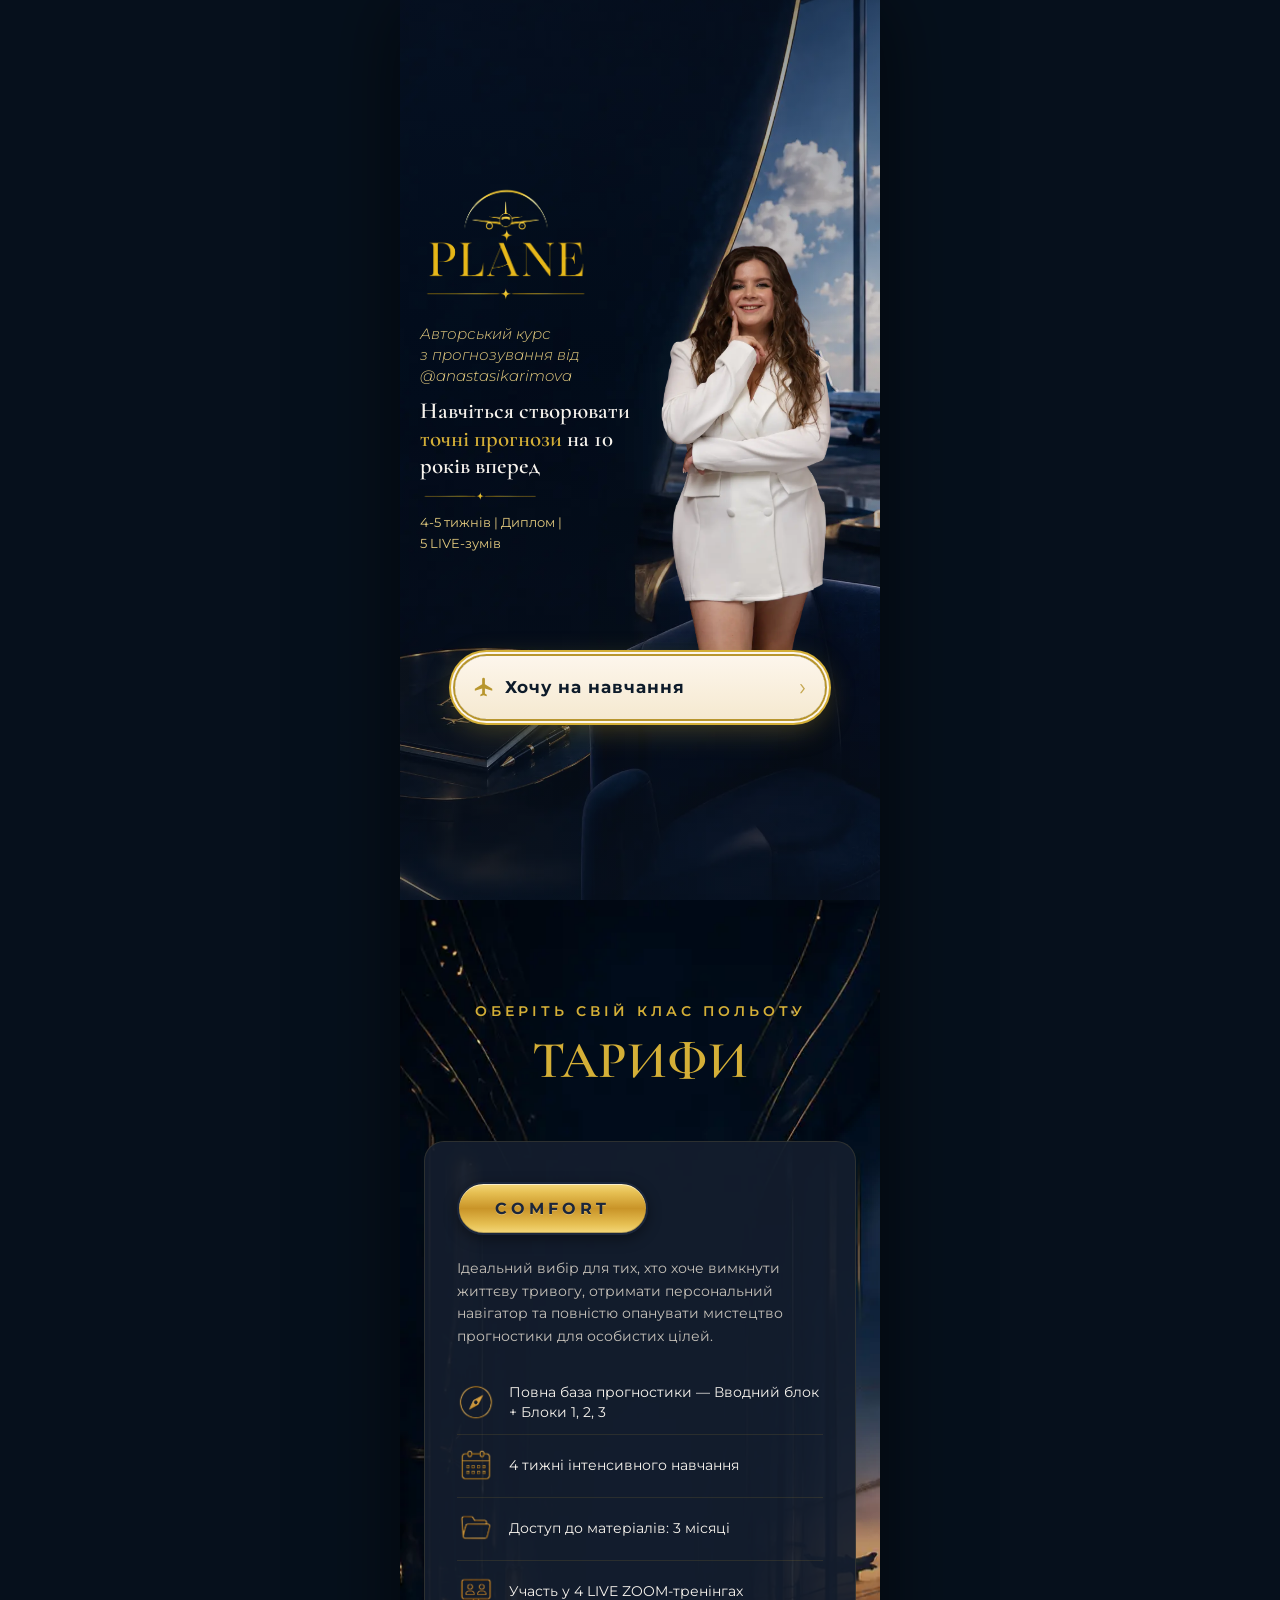
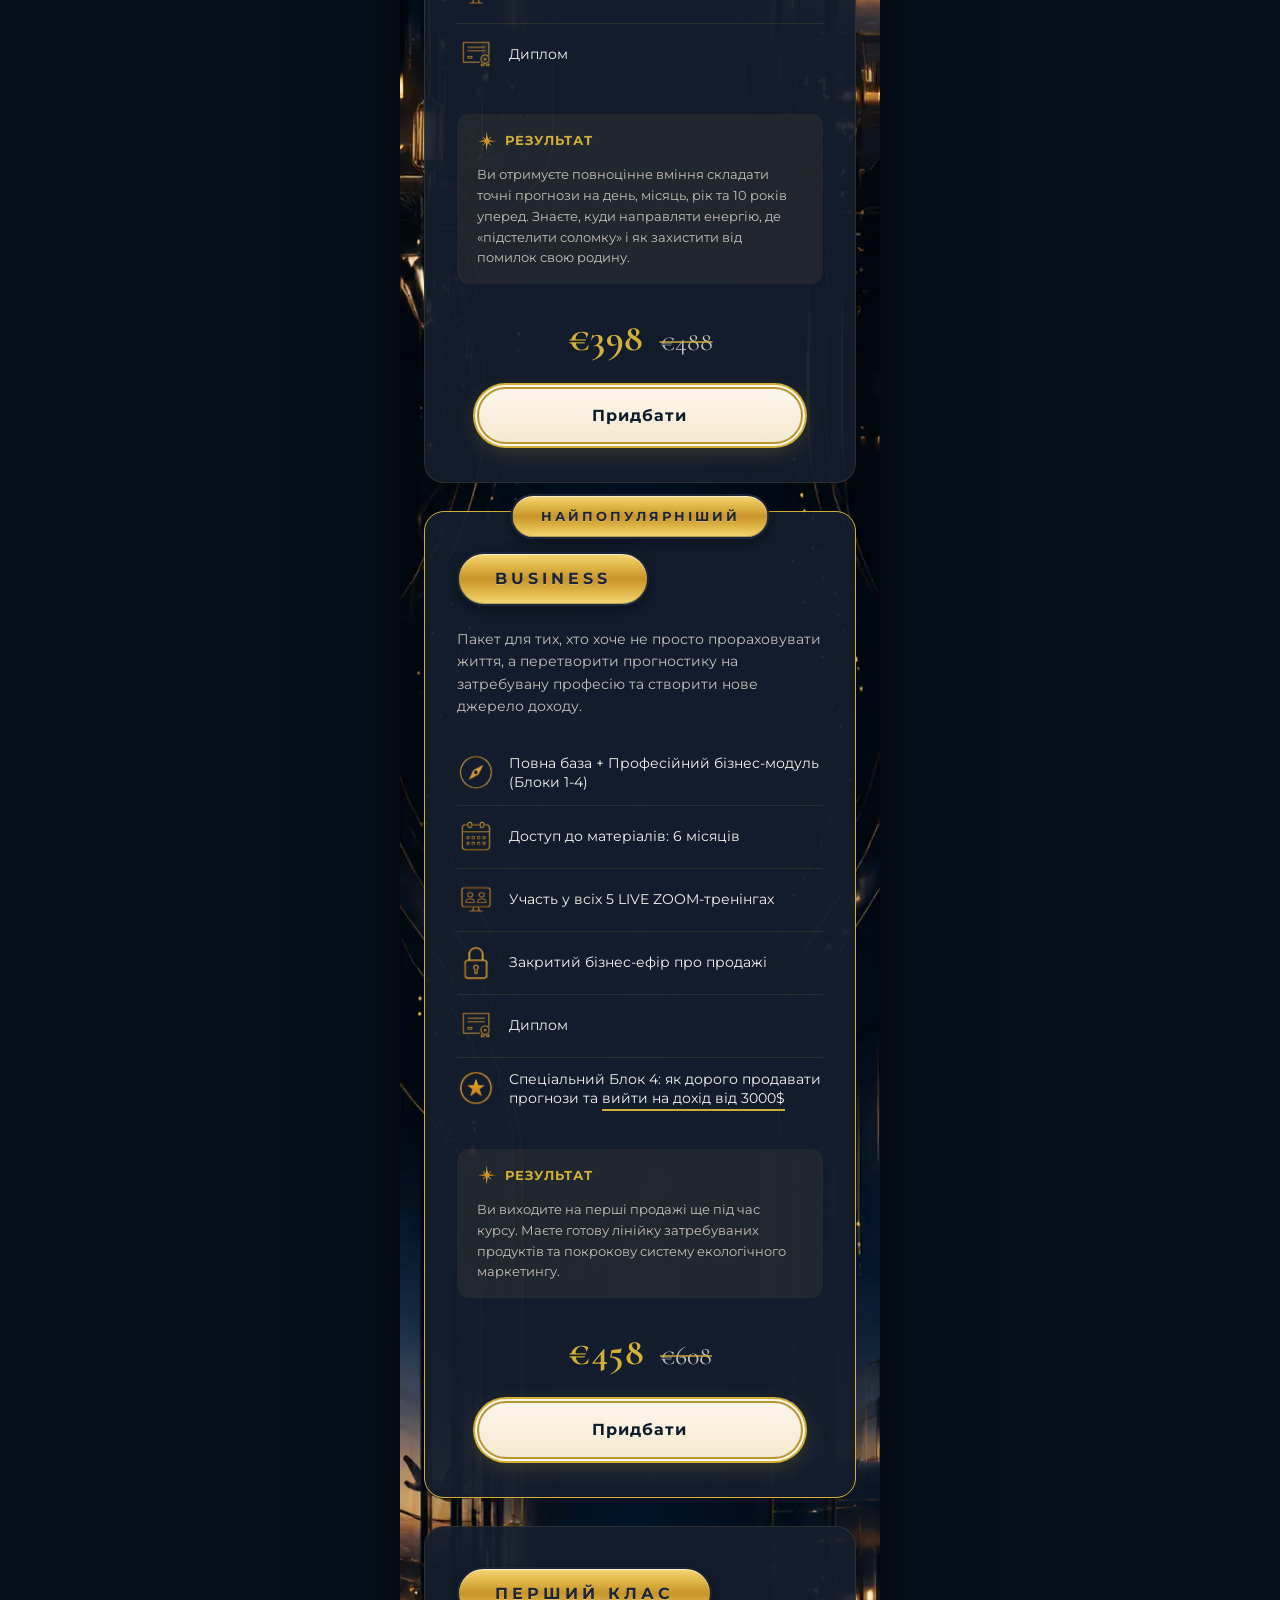
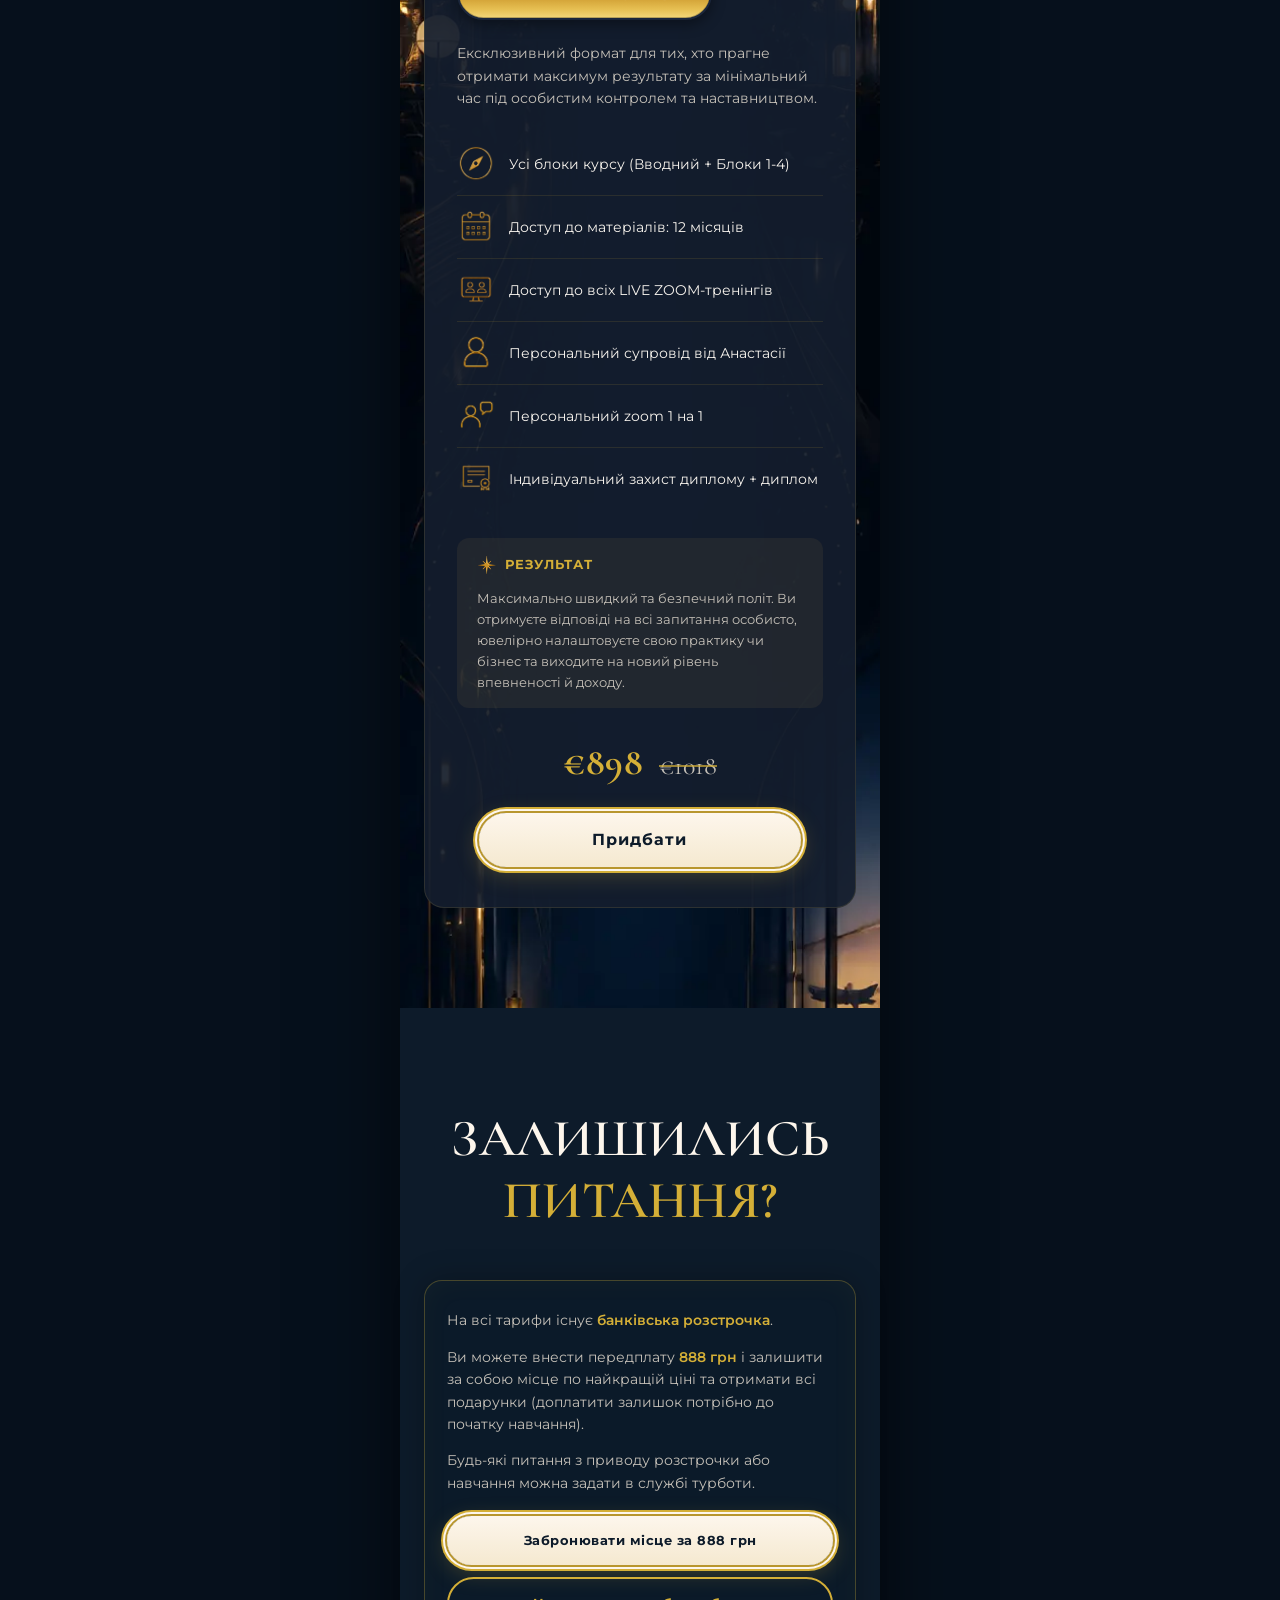
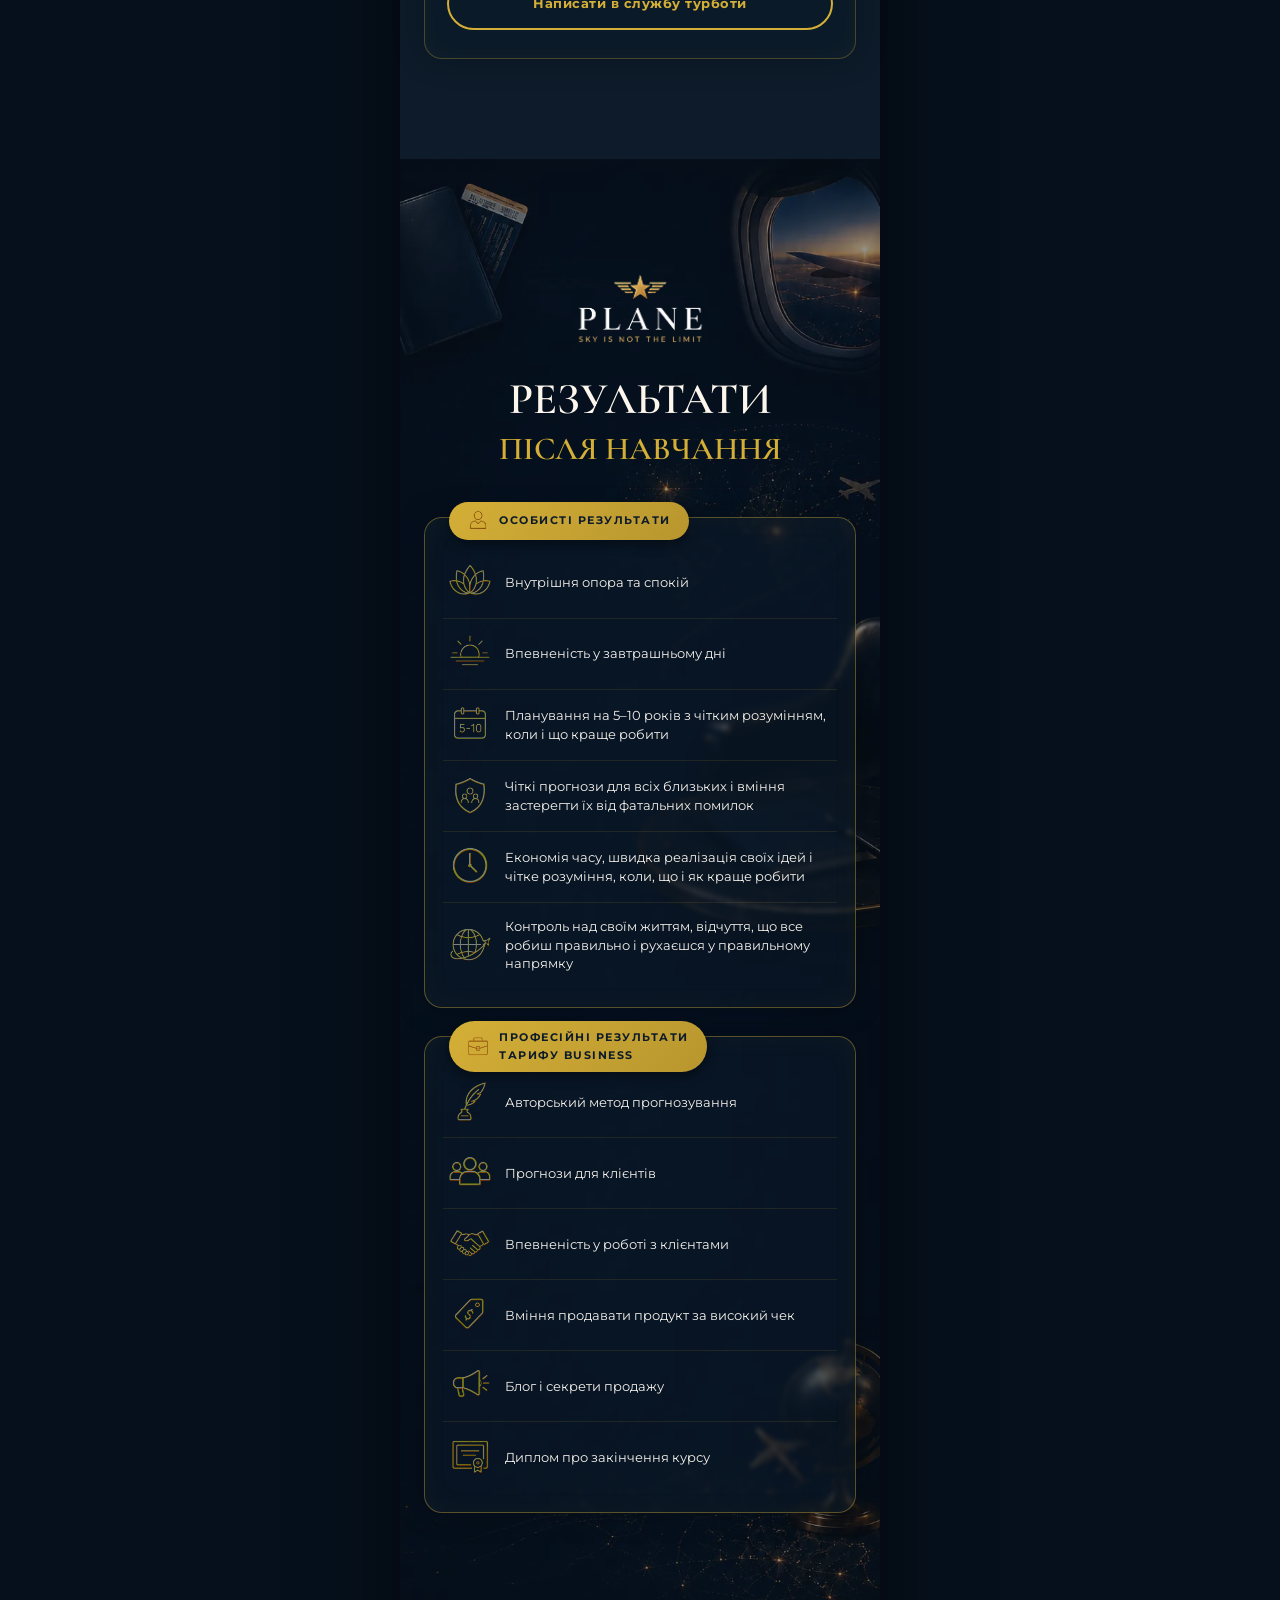
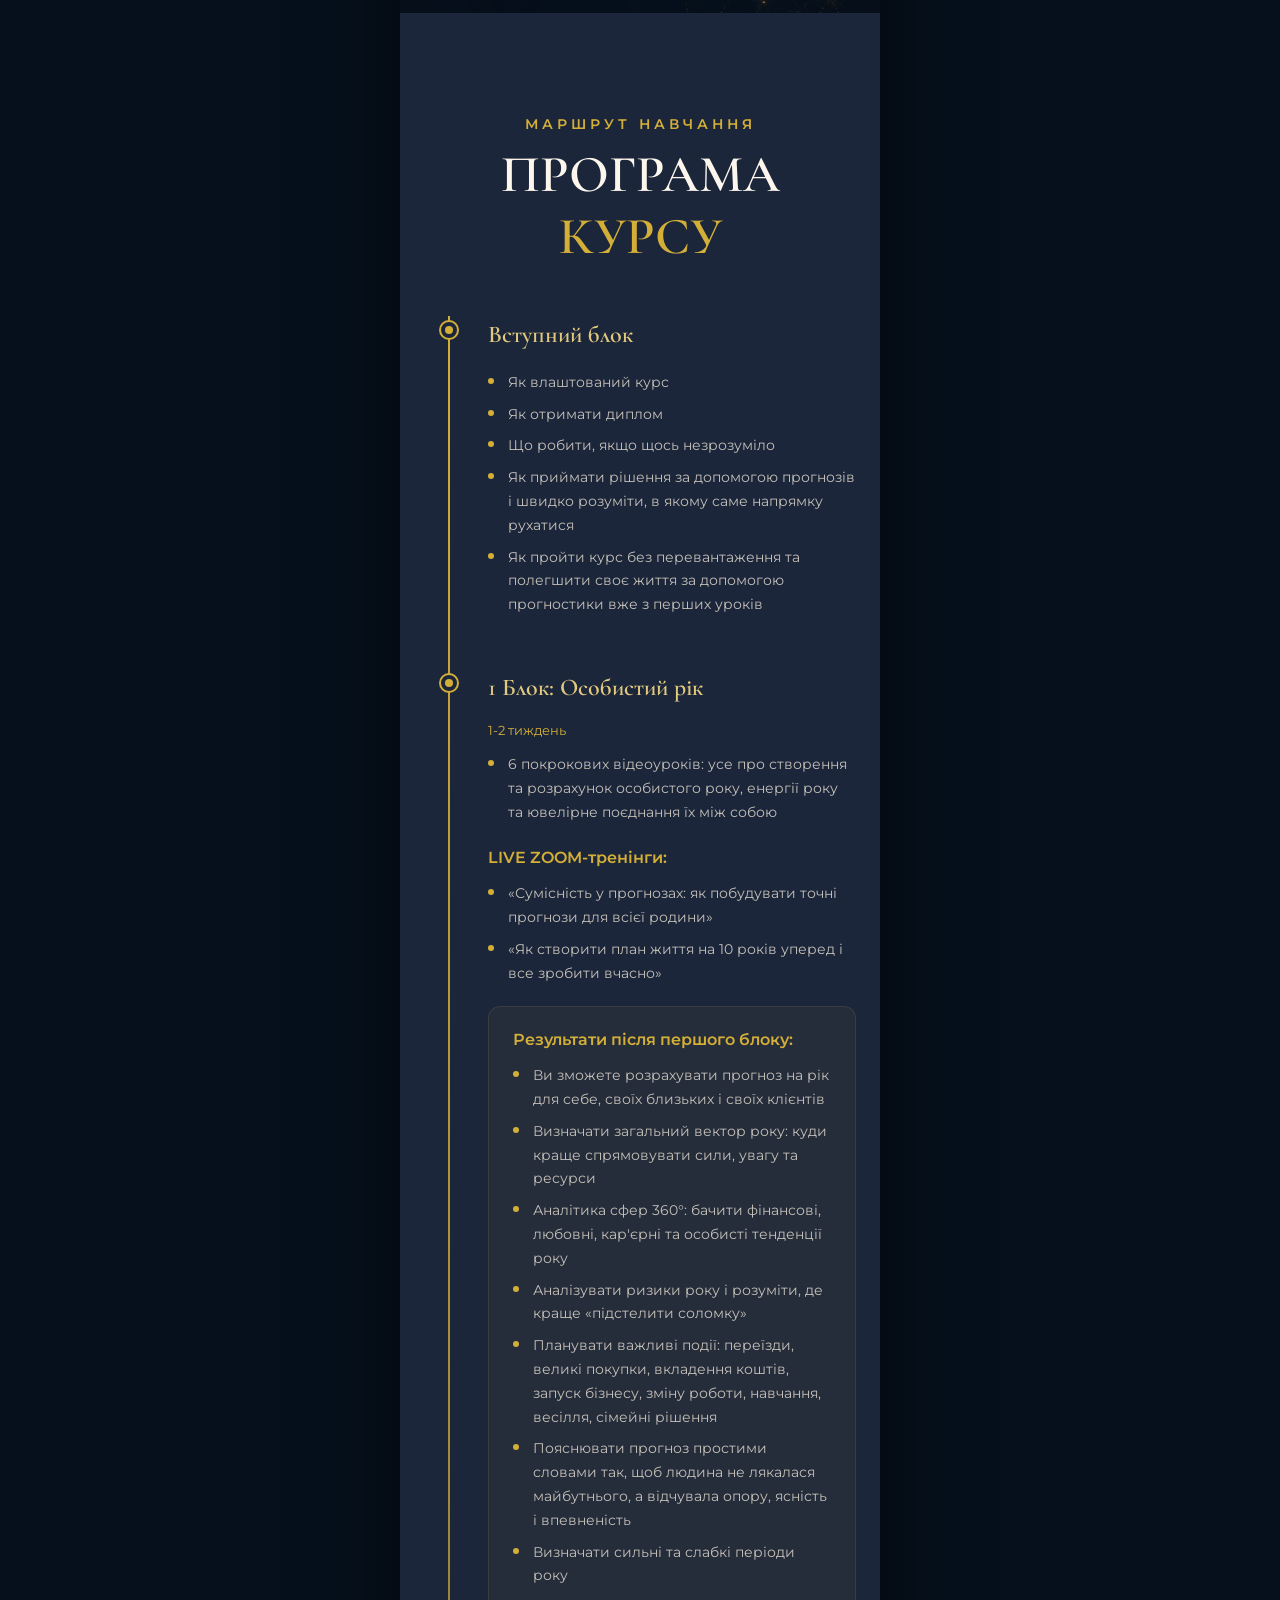
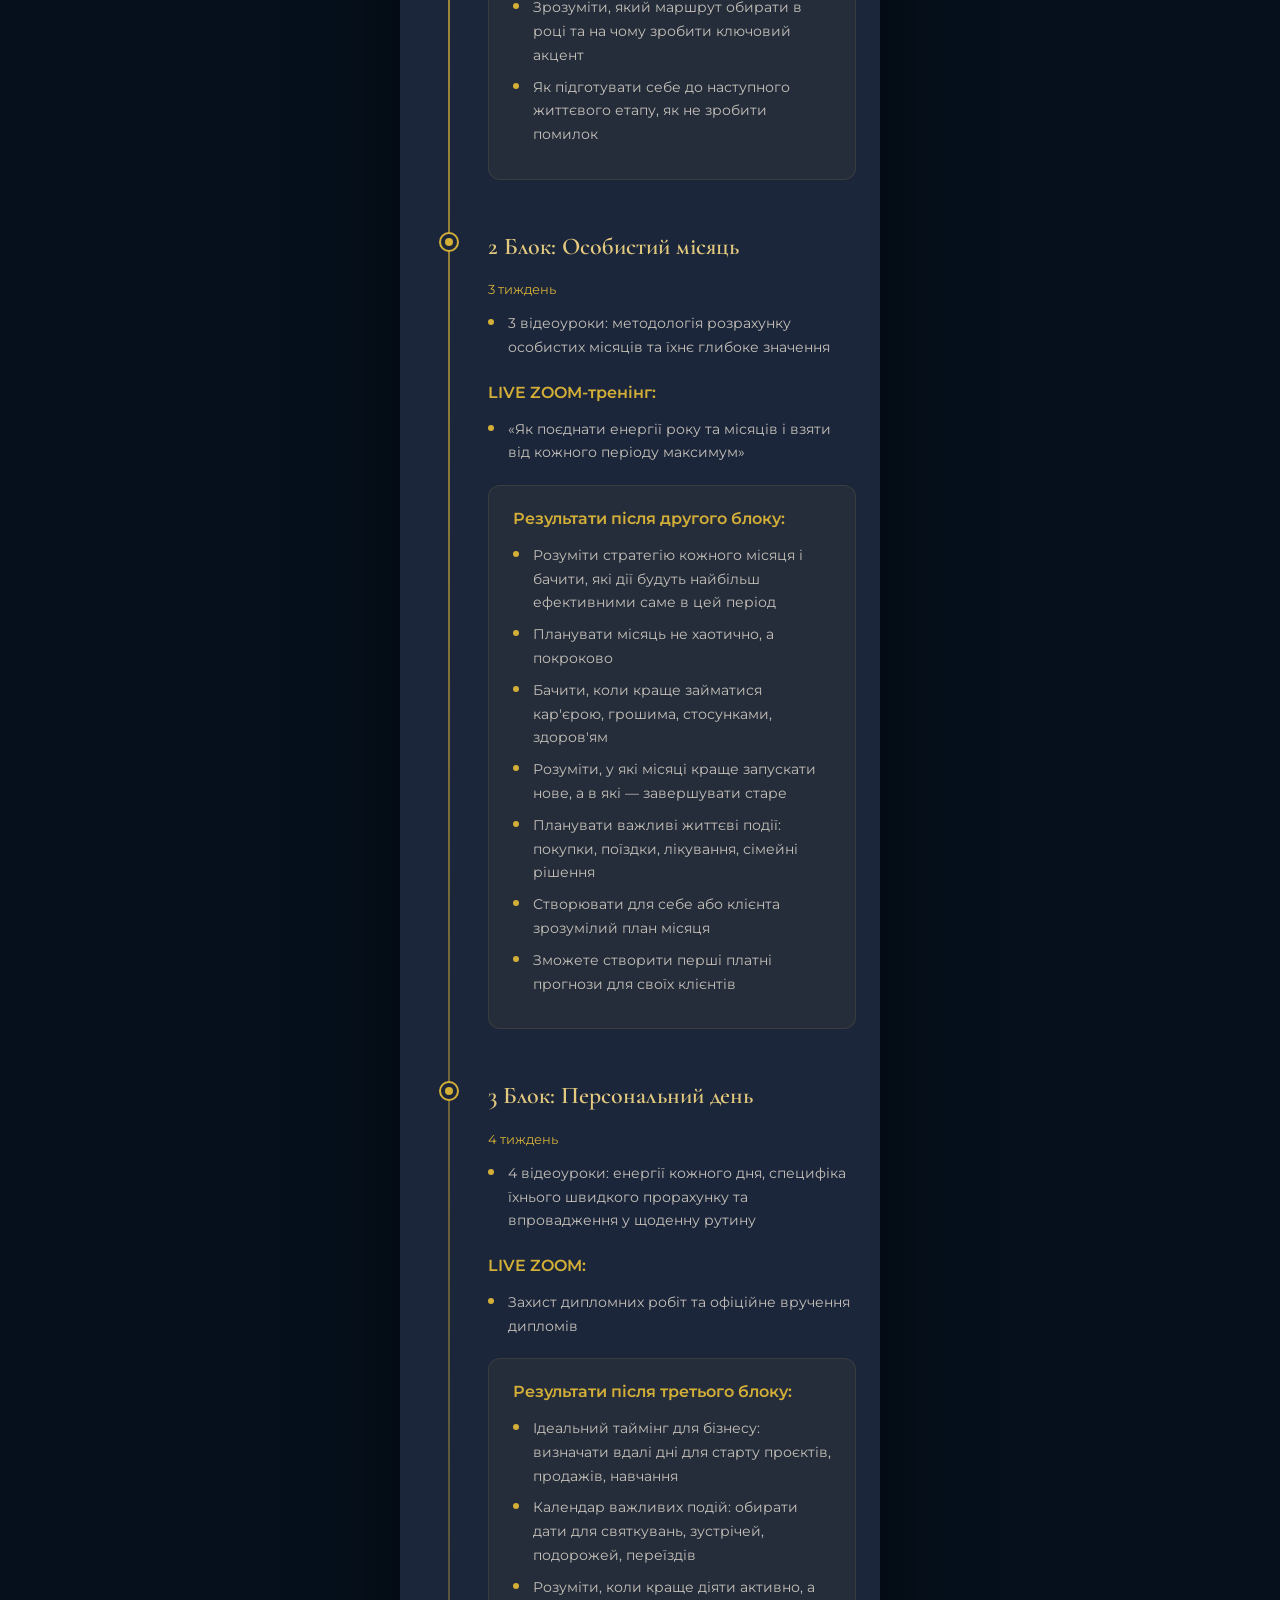
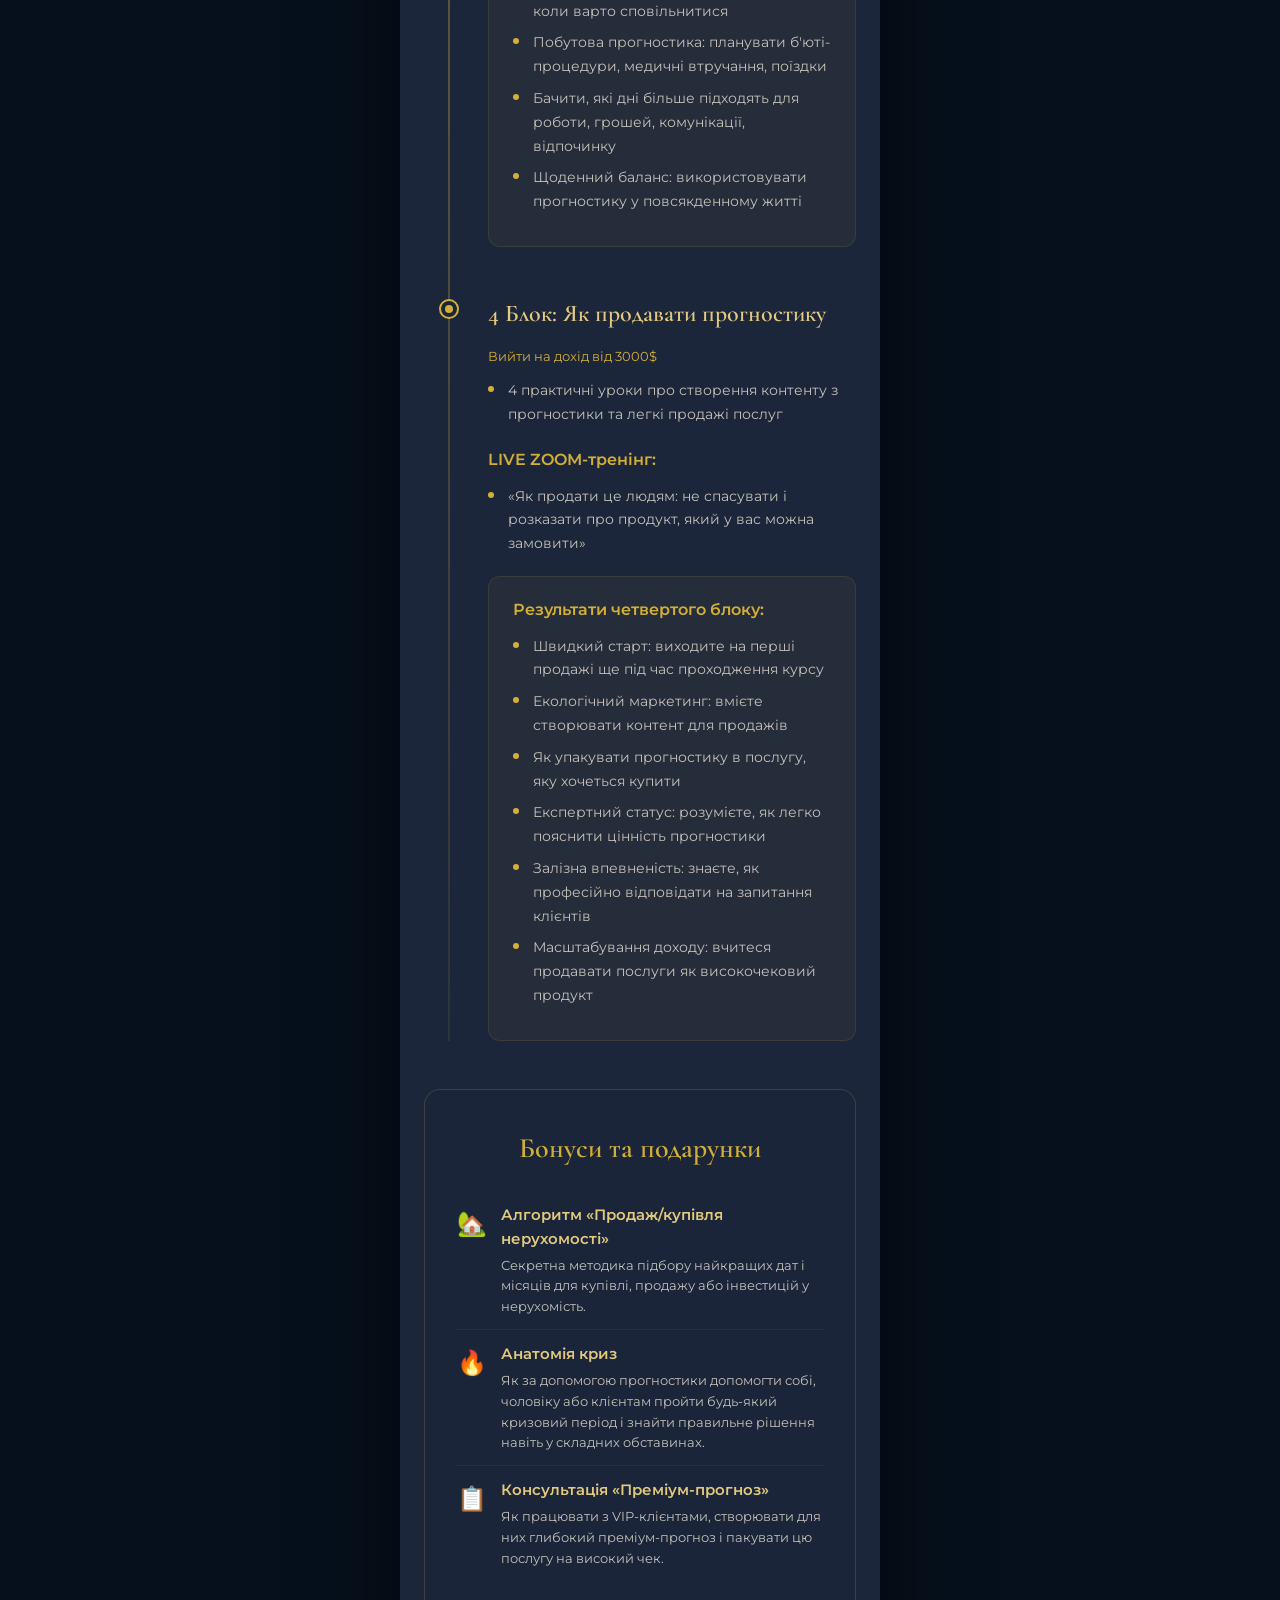
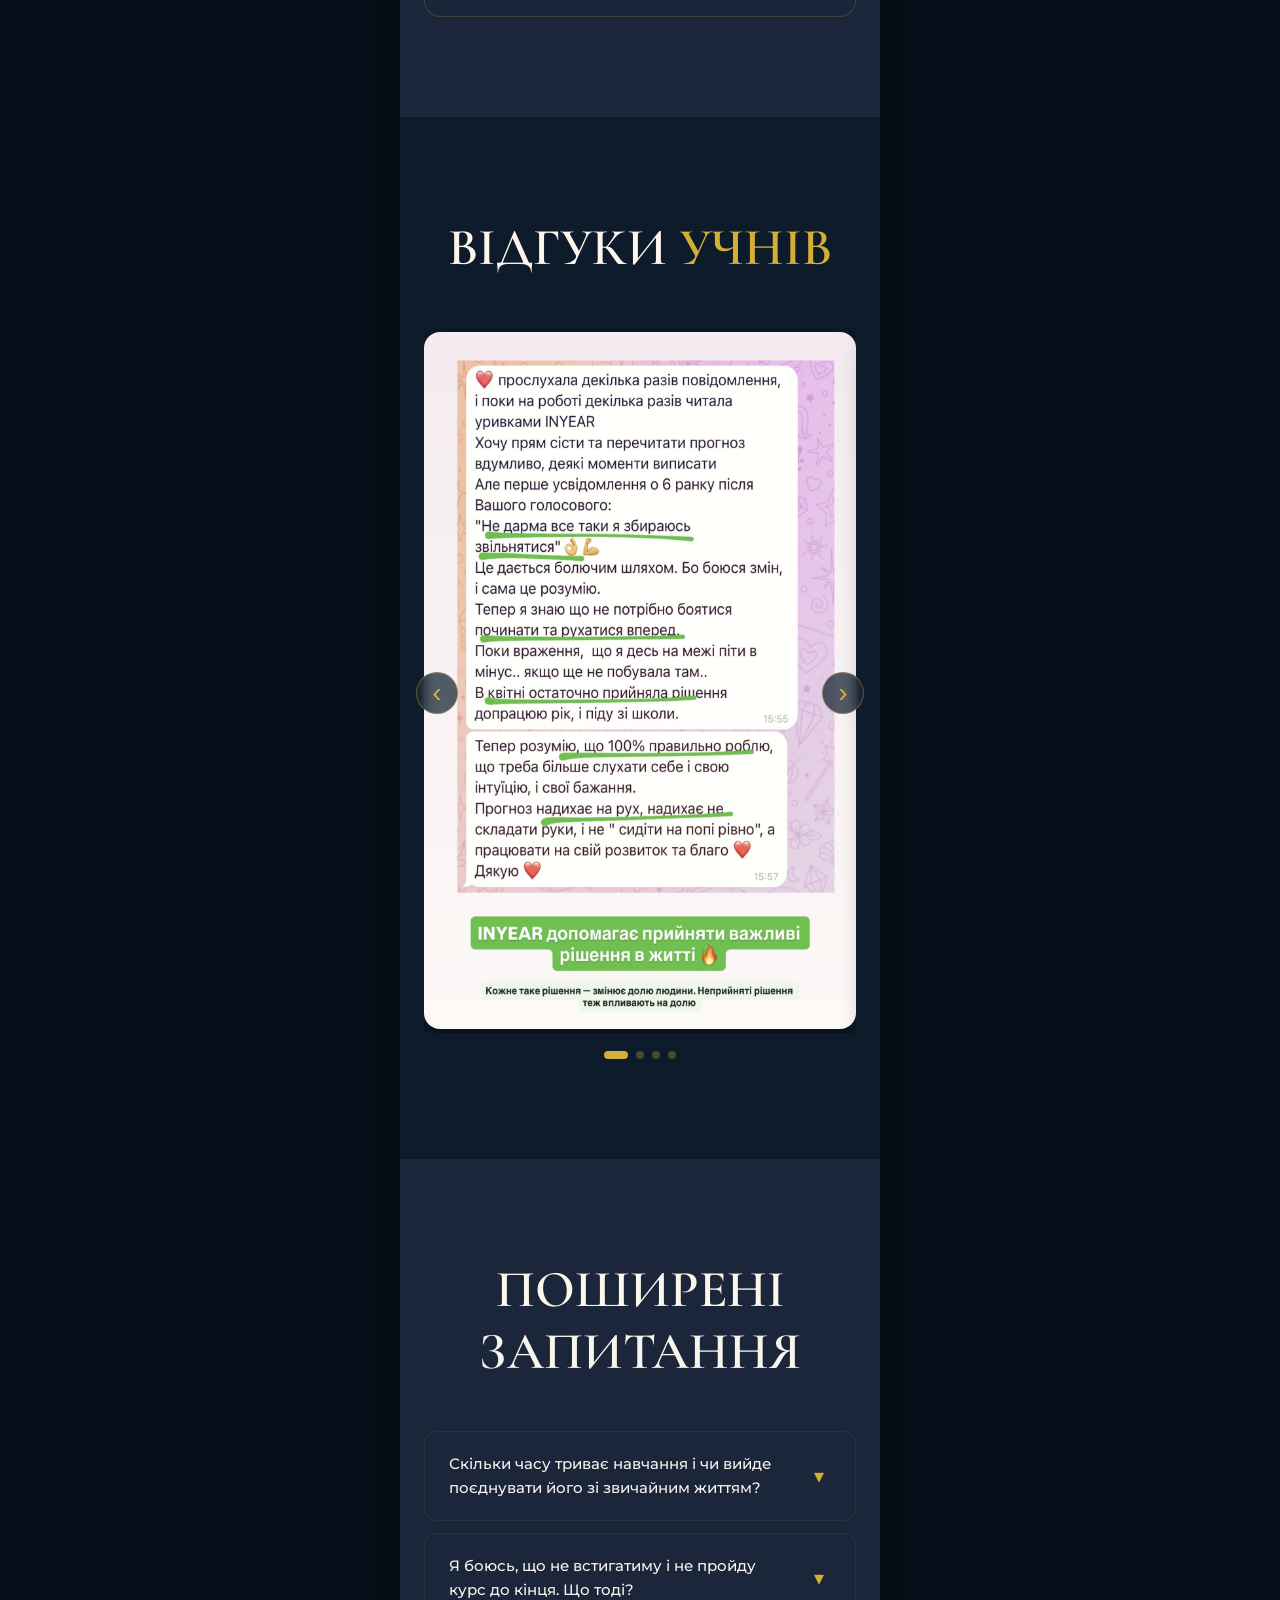
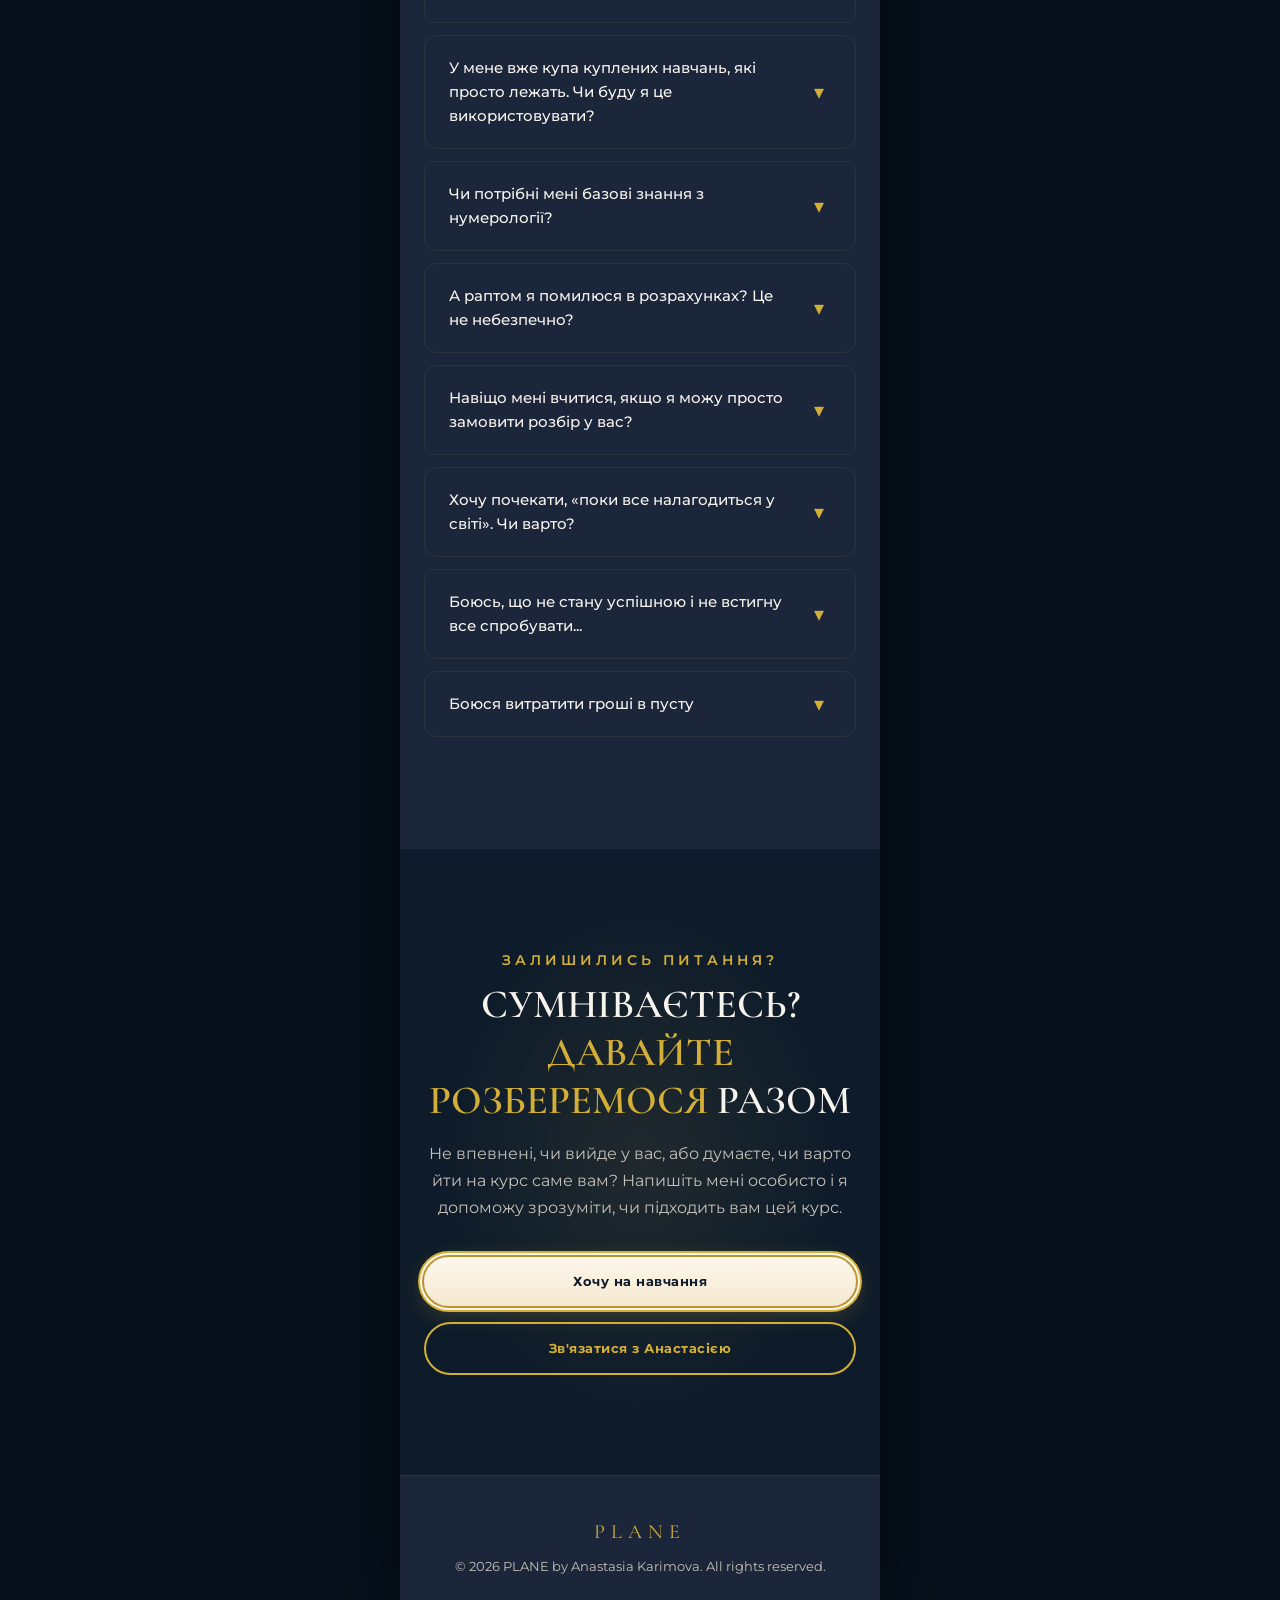
==== commit a7d8dc38: "Replace bonuses with real estate algorithm, crisis anatomy, and premium consultation Co-Authored-By:" ====
--- a/index.html
+++ b/index.html
@@ -361,31 +361,24 @@
     <div class="bonuses fade-up">
       <h3>Бонуси та подарунки</h3>
       <div class="bonus-item">
-        <span class="bonus-icon">&#128640;</span>
+        <span class="bonus-icon">&#127969;</span>
         <div>
-          <h4>Астроблок</h4>
-          <p>Як астрологічні періоди підсилюють або змінюють особистий прогноз.</p>
+          <h4>Алгоритм &laquo;Продаж/купівля нерухомості&raquo;</h4>
+          <p>Секретна методика підбору найкращих дат і місяців для купівлі, продажу або інвестицій у нерухомість.</p>
         </div>
       </div>
       <div class="bonus-item">
-        <span class="bonus-icon">&#128112;</span>
+        <span class="bonus-icon">&#128293;</span>
         <div>
-          <h4>Алгоритм &laquo;Дата весілля&raquo;</h4>
-          <p>Секретна методика підбору найкращої дати для створення міцної, щасливої та гармонійної родини.</p>
+          <h4>Анатомія криз</h4>
+          <p>Як за допомогою прогностики допомогти собі, чоловіку або клієнтам пройти будь-який кризовий період і знайти правильне рішення навіть у складних обставинах.</p>
         </div>
       </div>
       <div class="bonus-item">
         <span class="bonus-icon">&#128203;</span>
         <div>
-          <h4>Преміум-структура консультації</h4>
-          <p>Готові варіанти надання послуги та легкі формати пакування результатів для клієнта.</p>
-        </div>
-      </div>
-      <div class="bonus-item">
-        <span class="bonus-icon">&#128220;</span>
-        <div>
-          <h4>Диплом</h4>
-          <p>Підтвердження кваліфікації і ви дипломований спеціаліст в сфері прогностики.</p>
+          <h4>Консультація &laquo;Преміум-прогноз&raquo;</h4>
+          <p>Як працювати з VIP-клієнтами, створювати для них глибокий преміум-прогноз і пакувати цю послугу на високий чек.</p>
         </div>
       </div>
     </div>
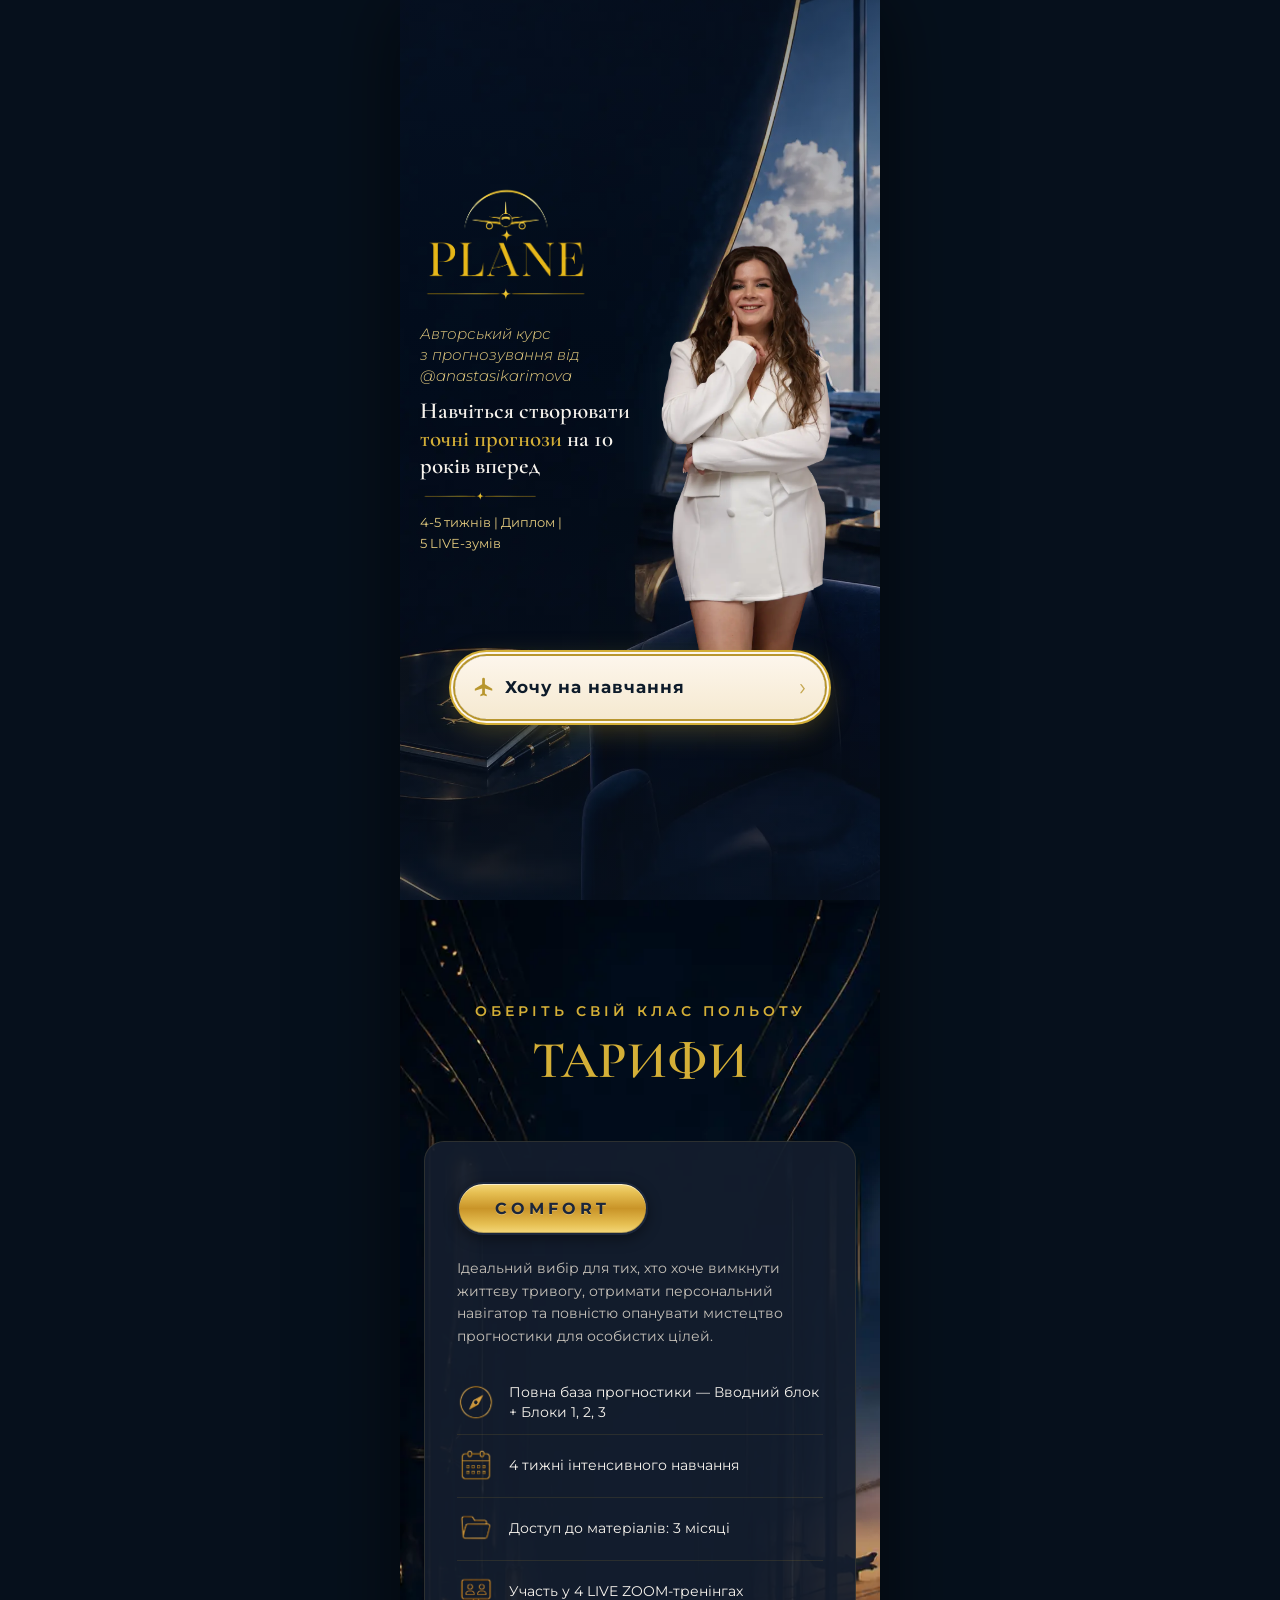
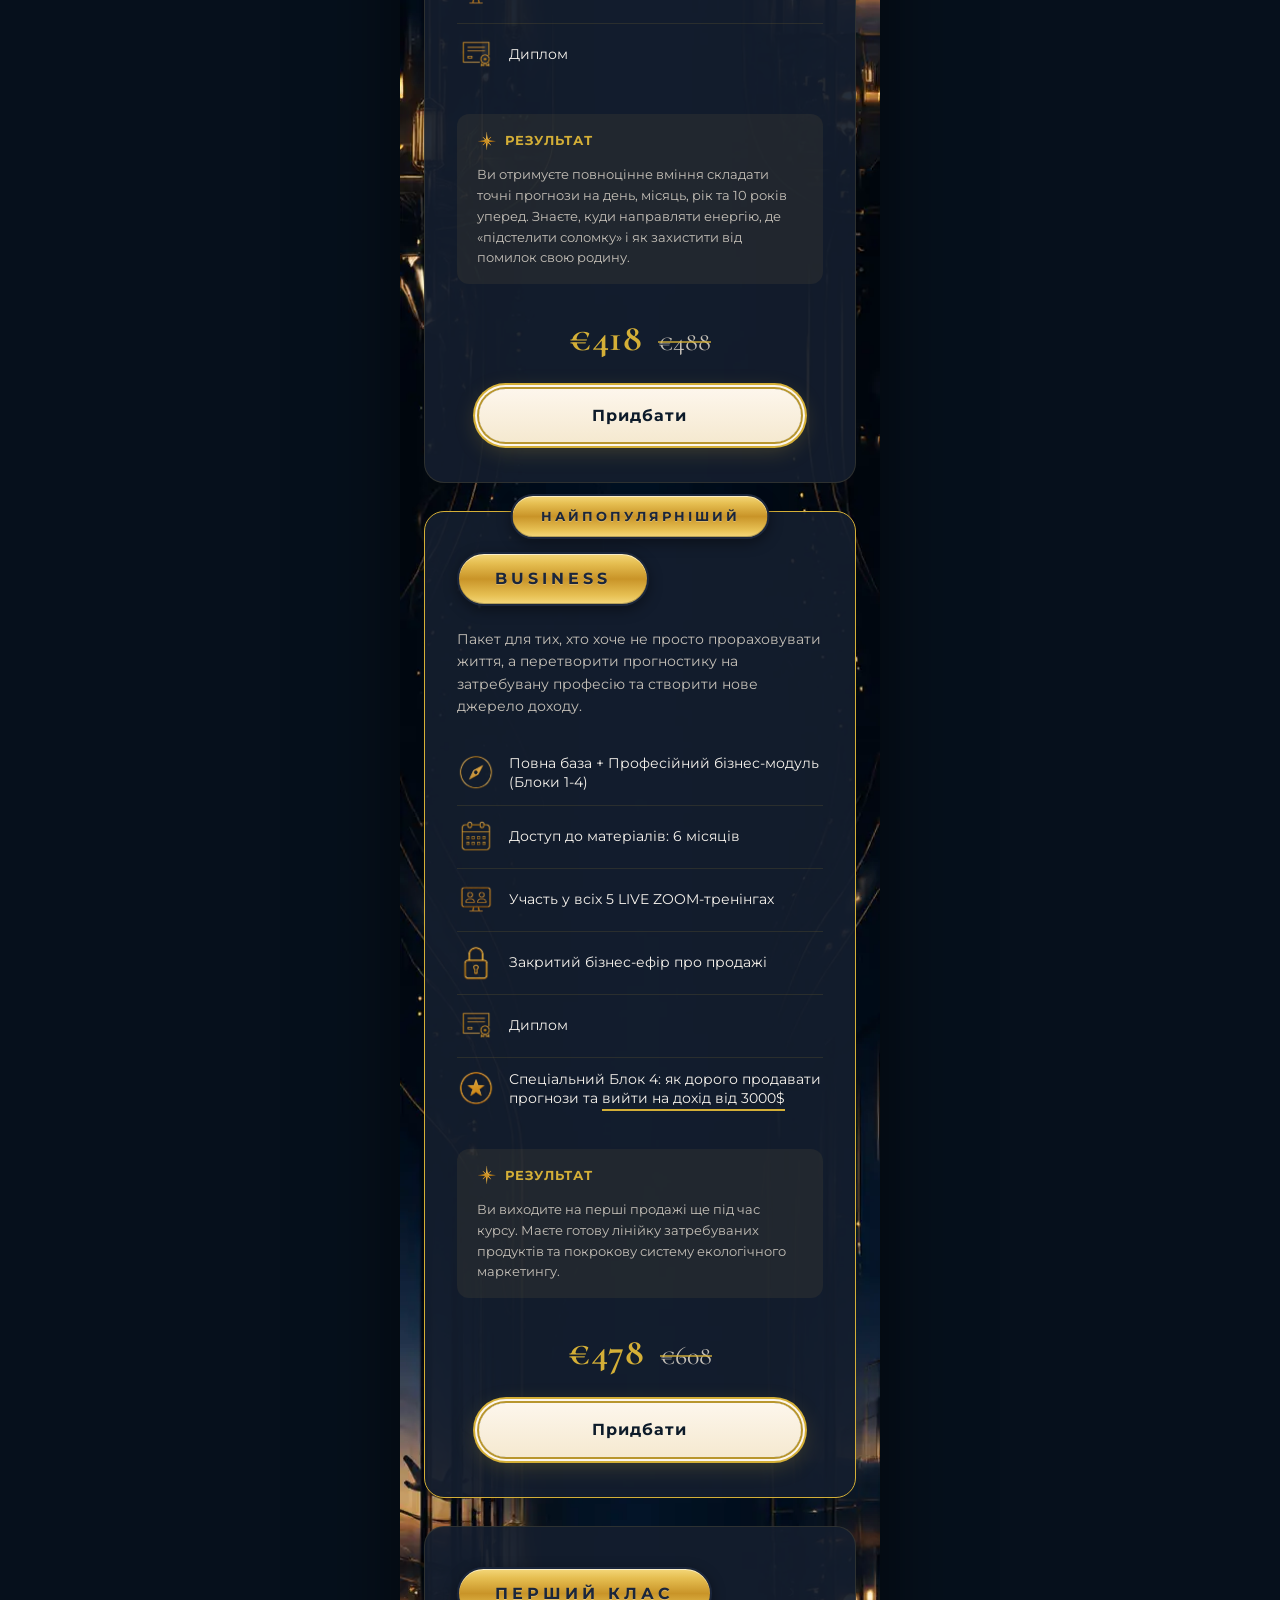
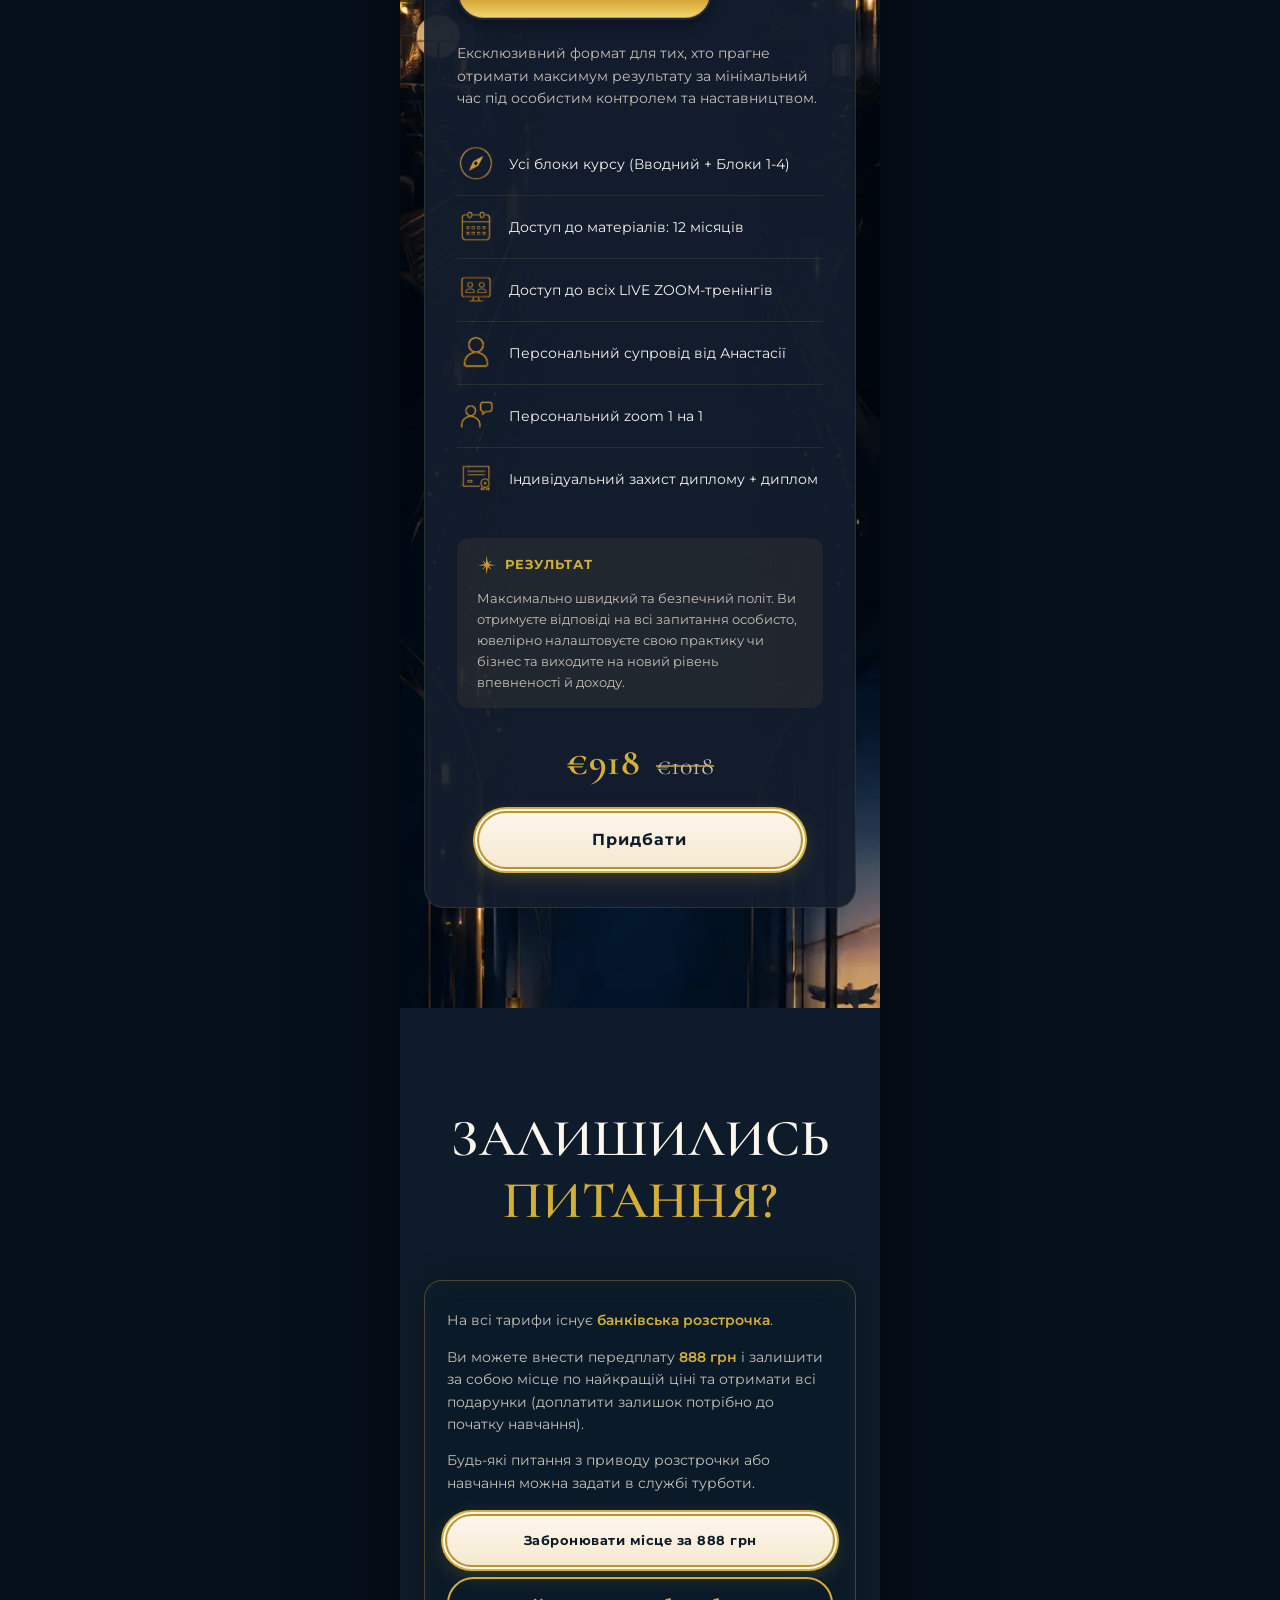
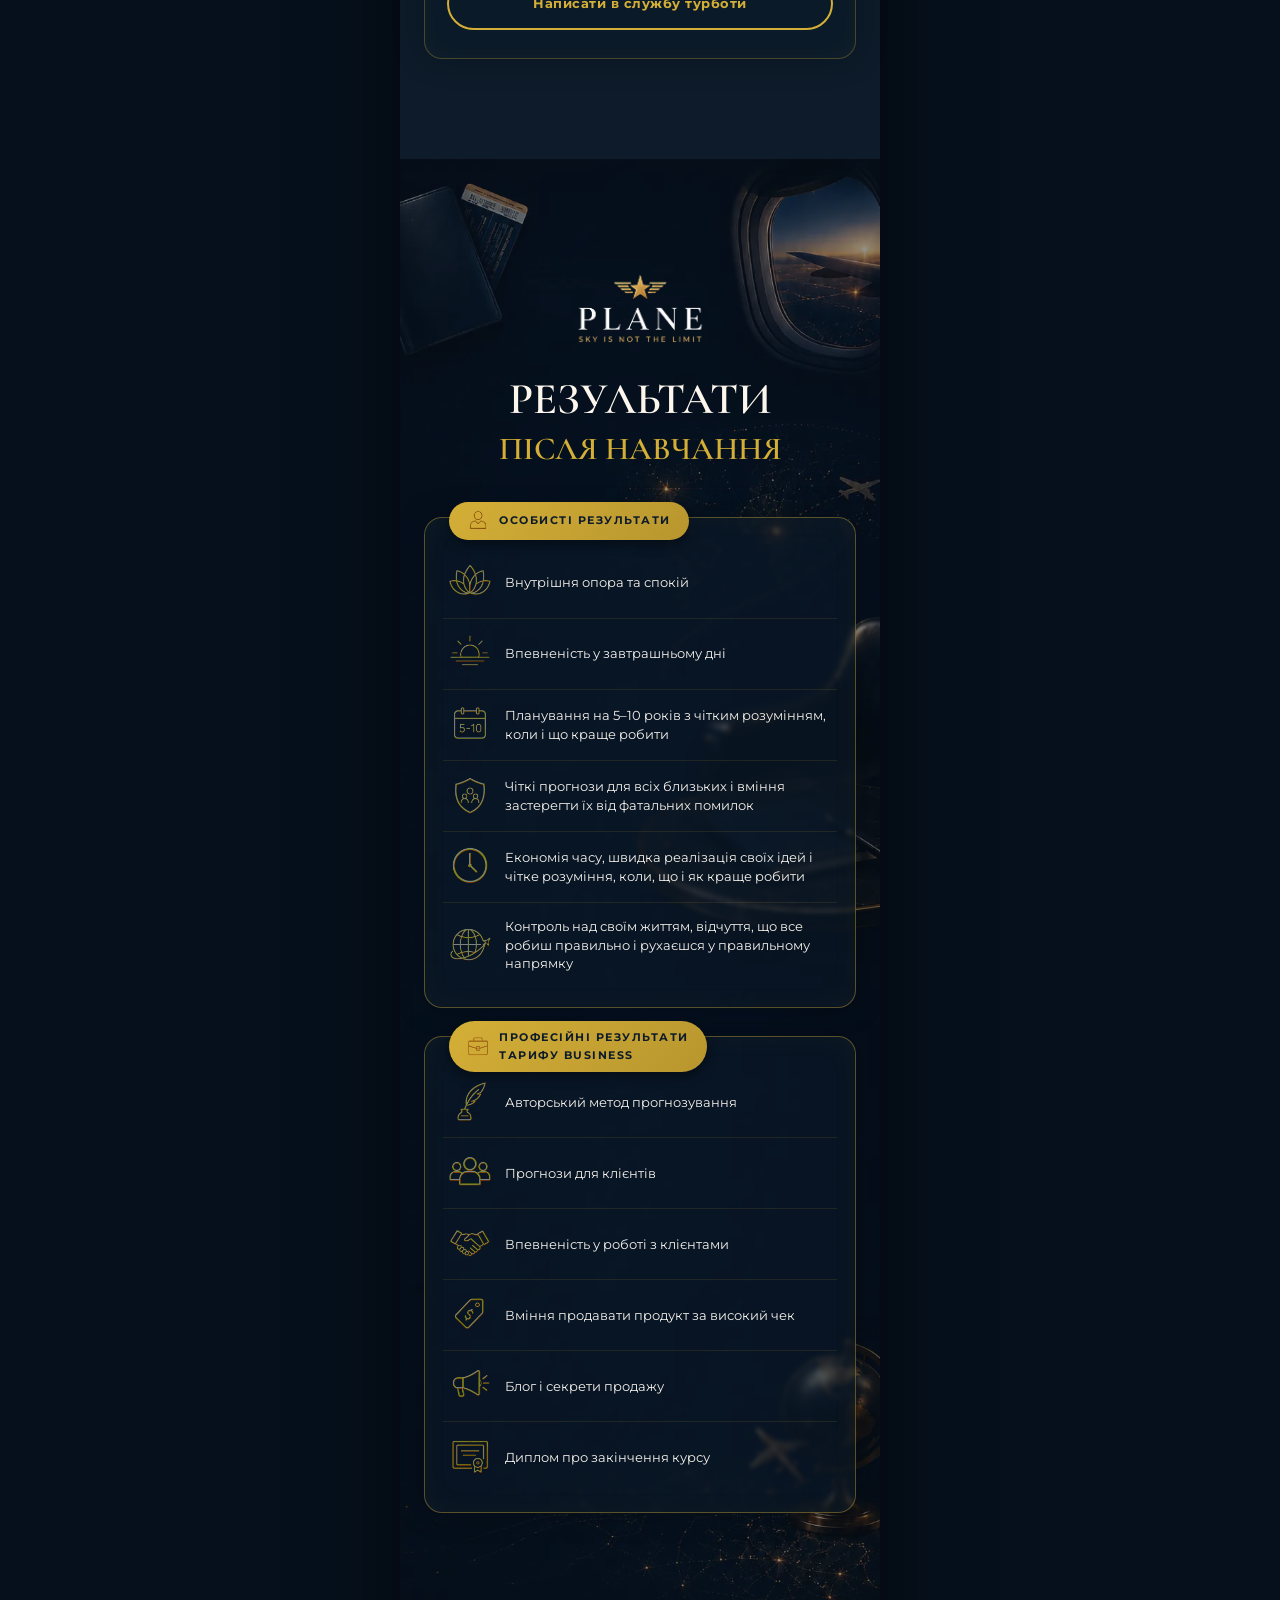
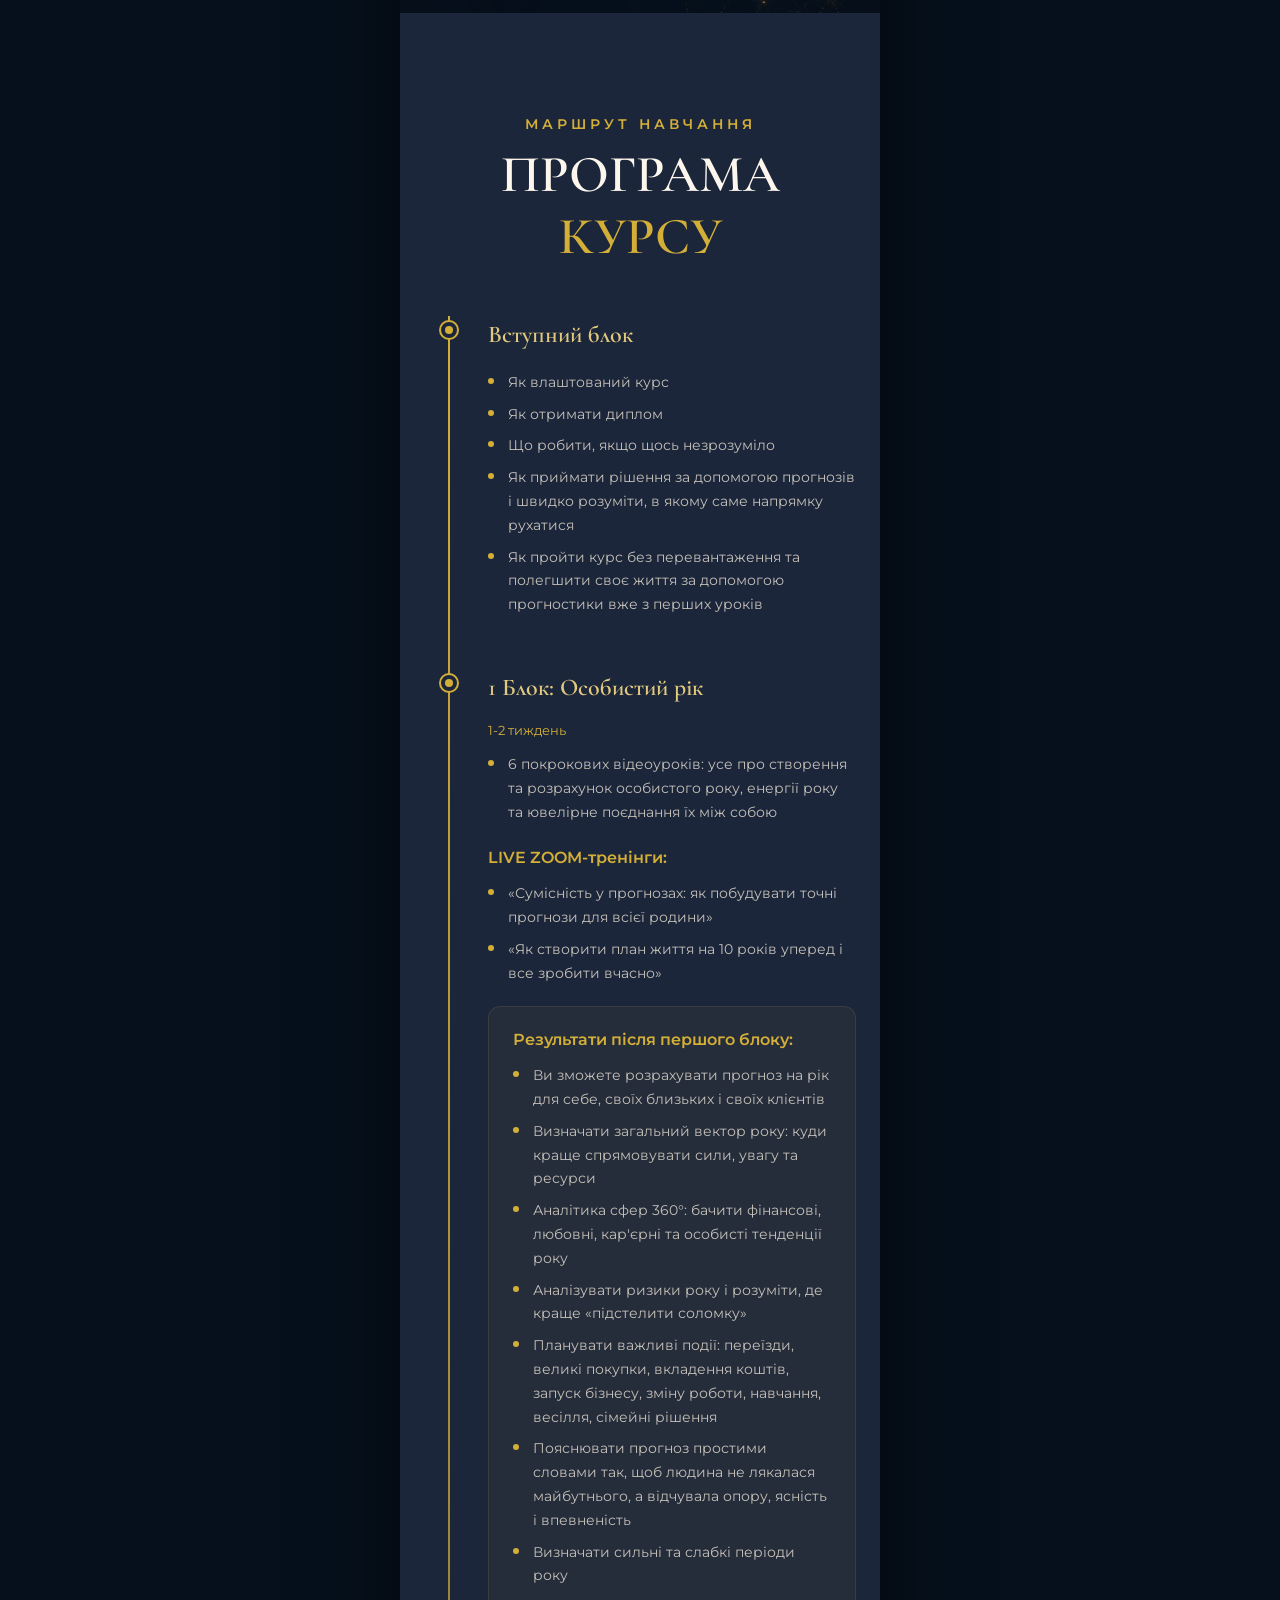
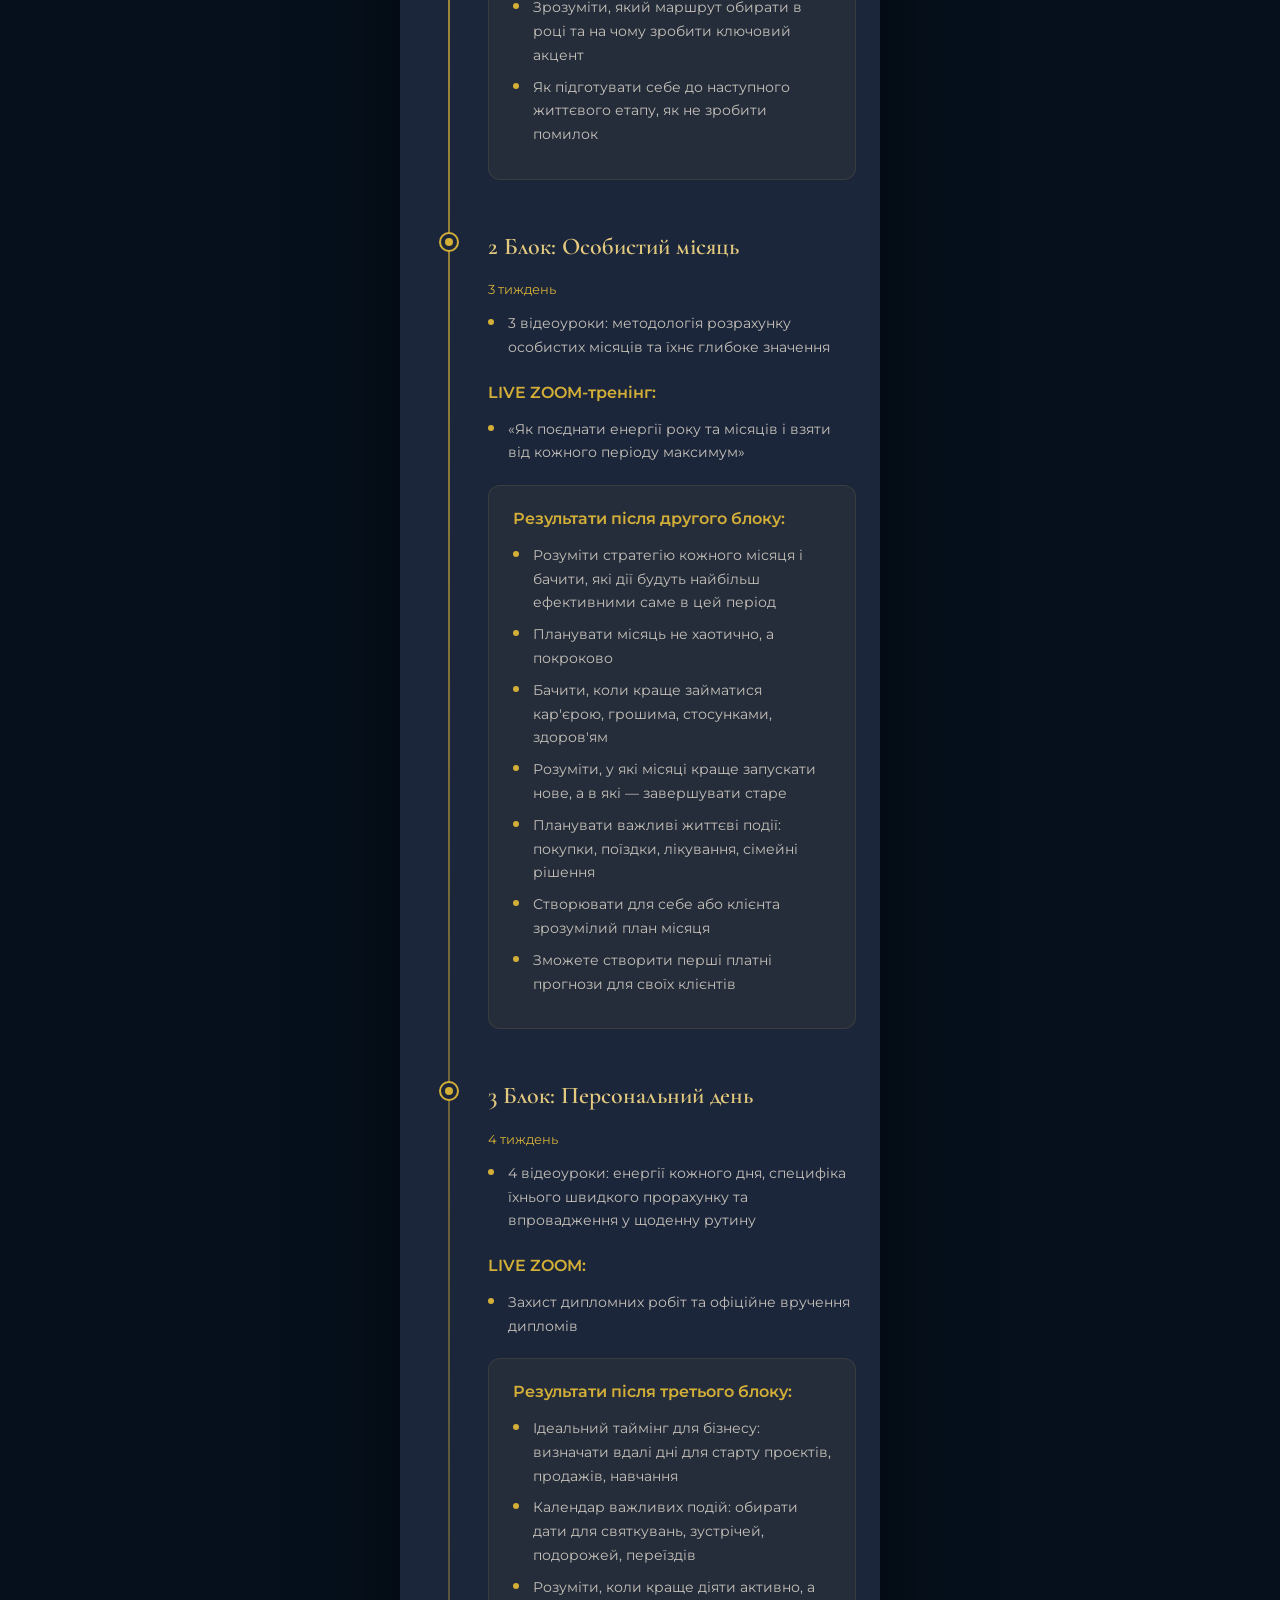
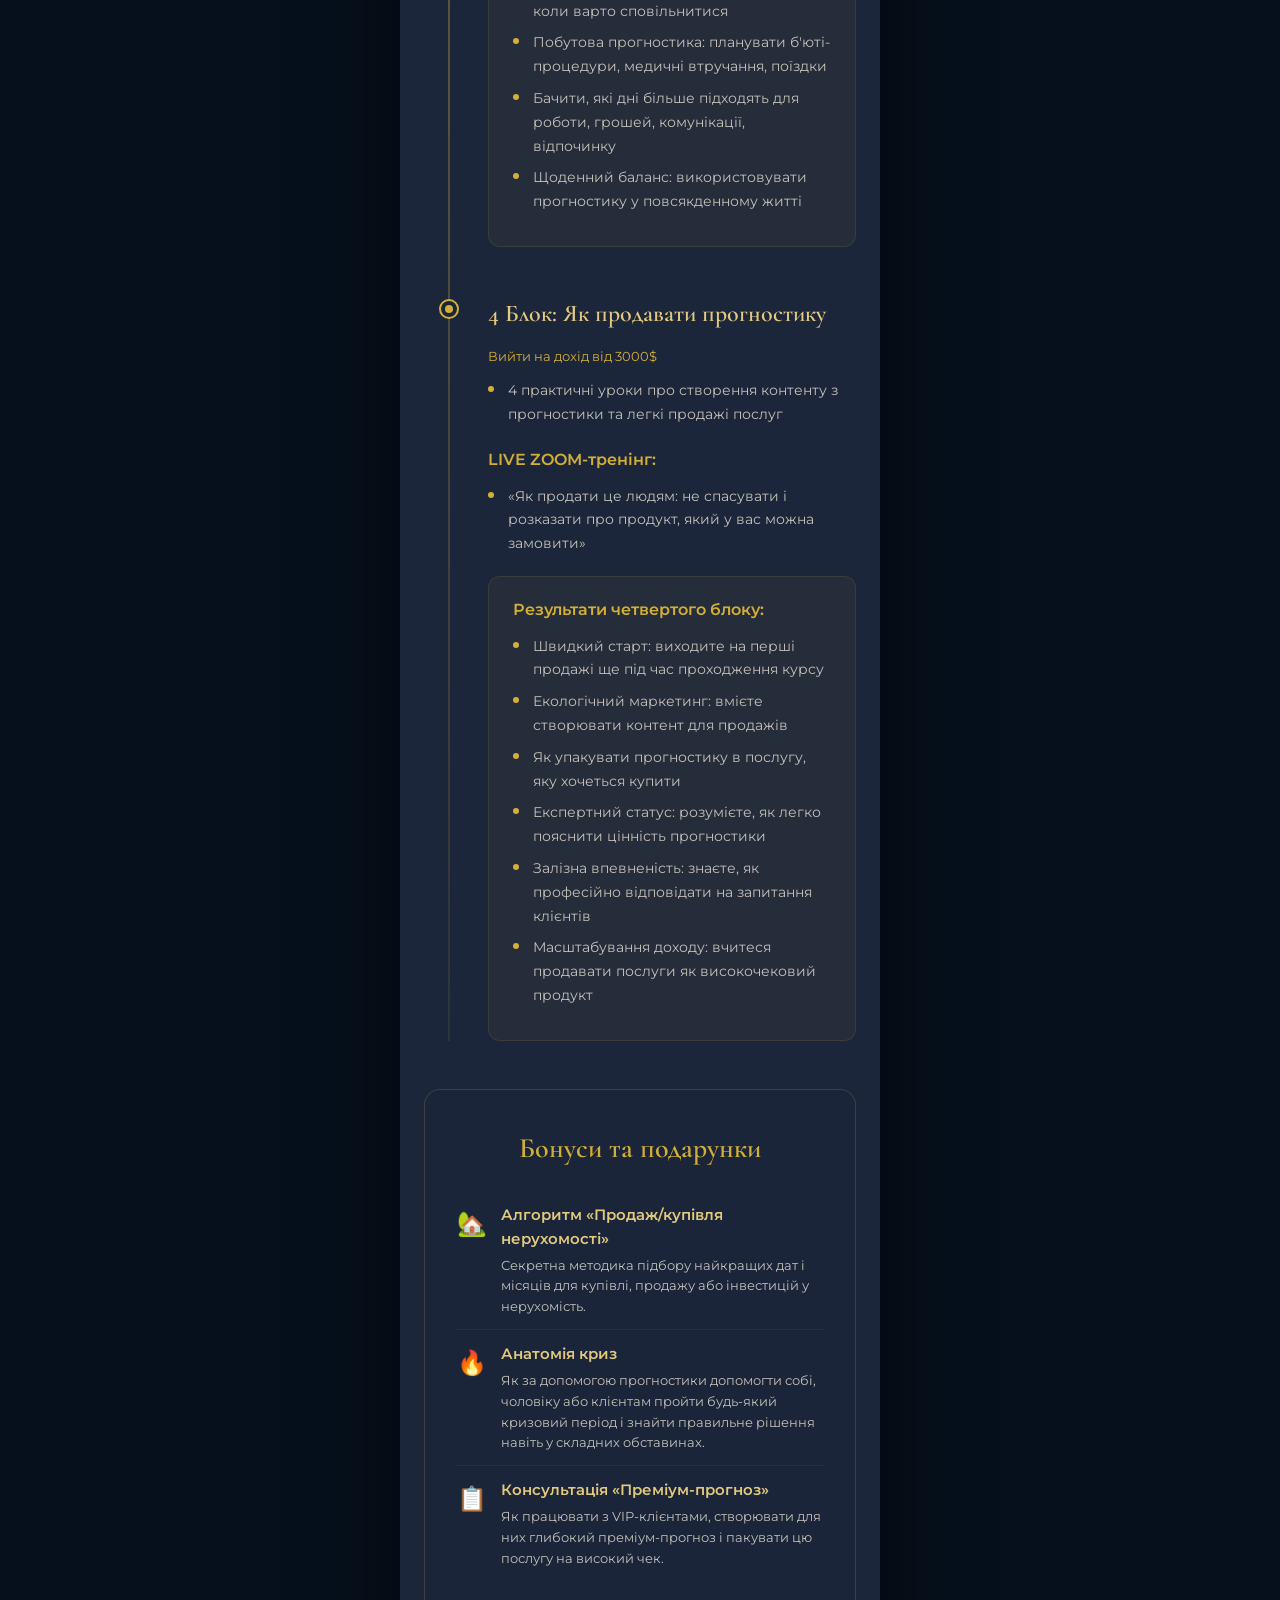
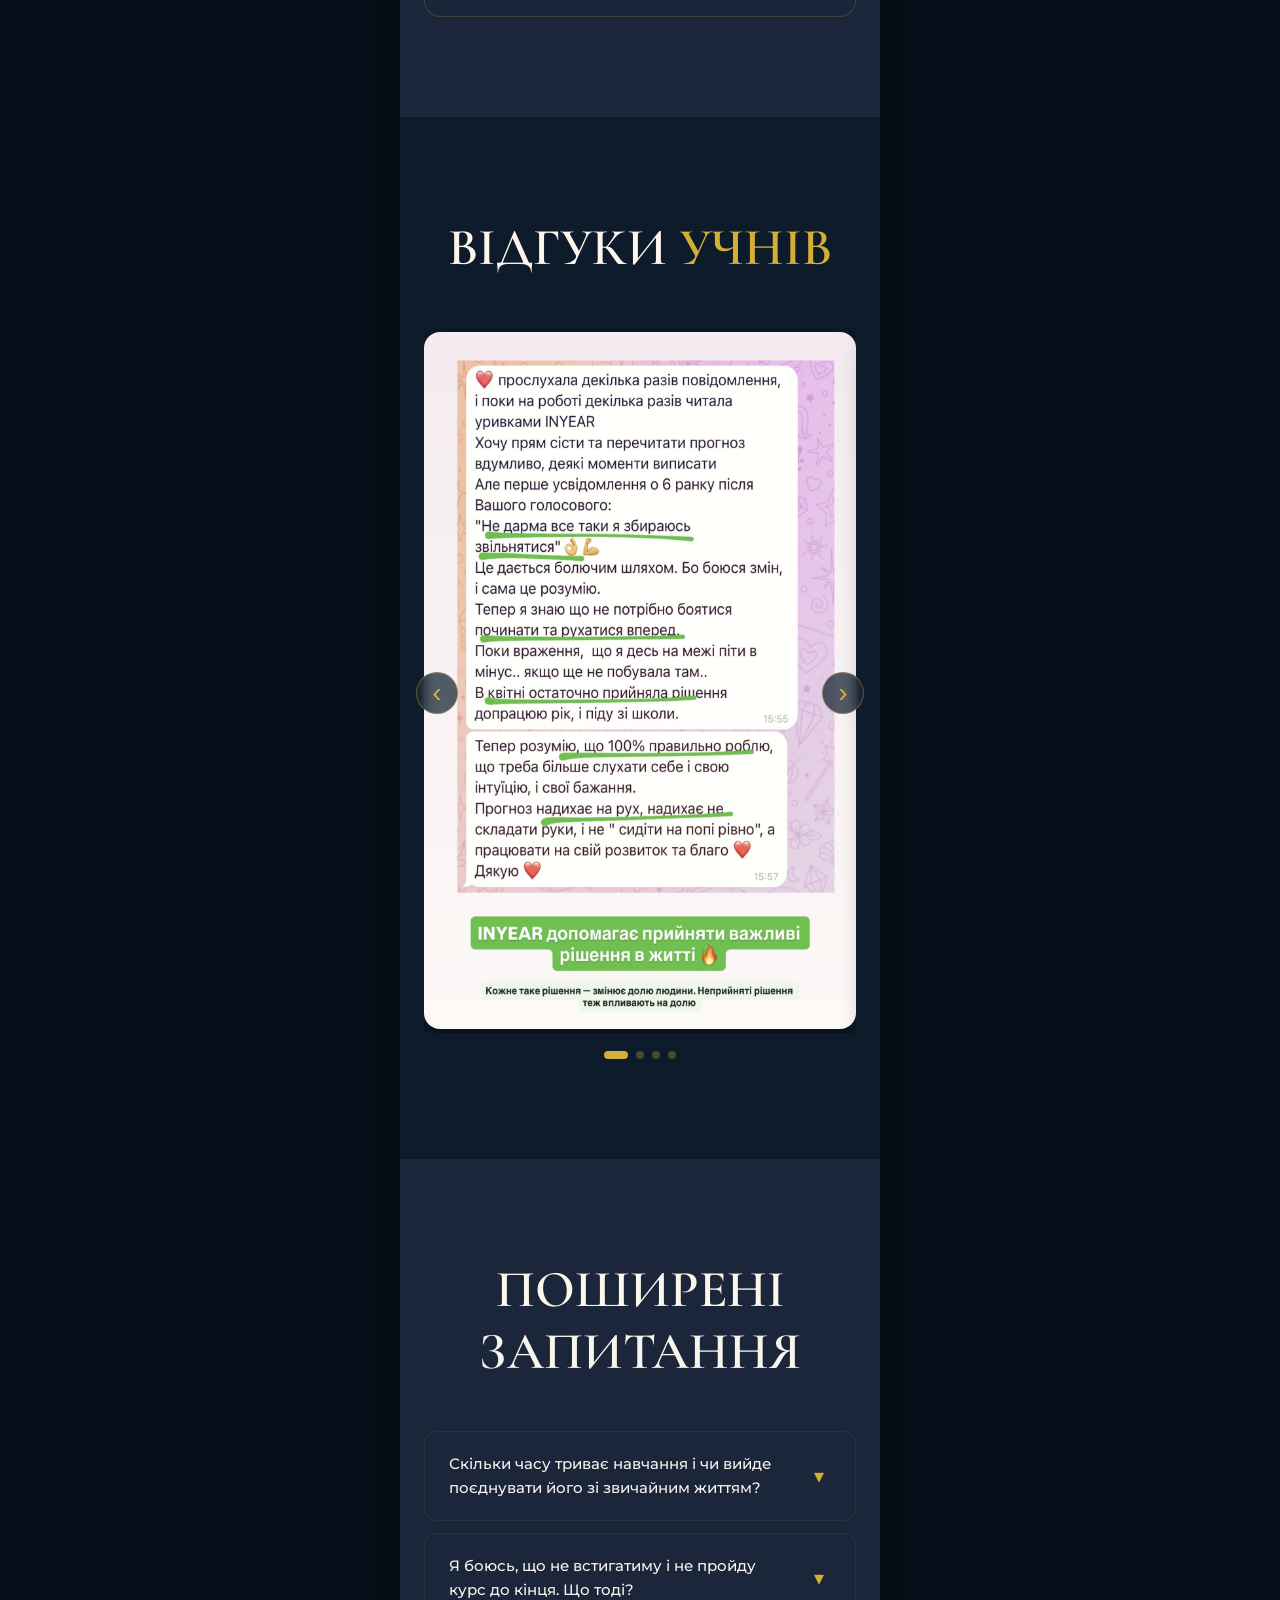
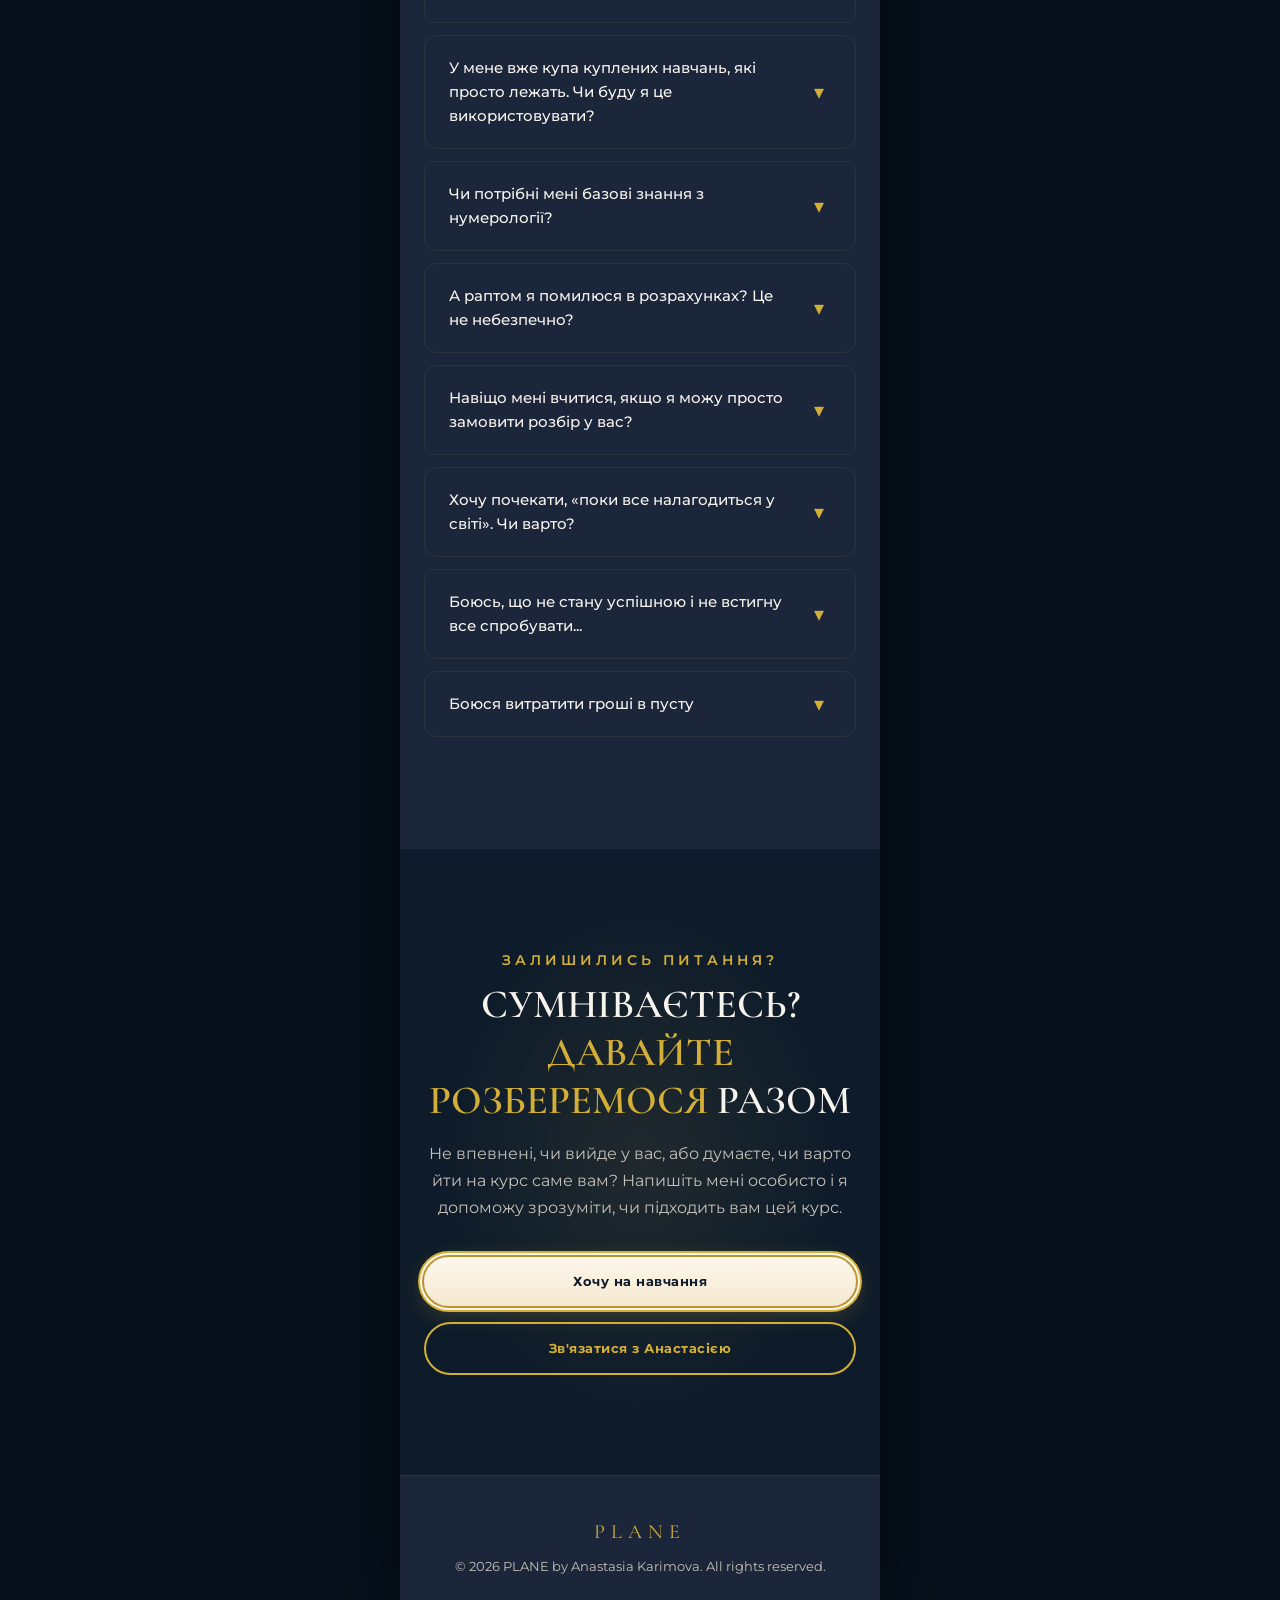
==== commit 390defc5: "Bump tariff prices: COMFORT 418, BUSINESS 478, ПЕРШИЙ КЛАС 918 Co-Authored-By: Claude Opus 4.7 <nore" ====
--- a/index.html
+++ b/index.html
@@ -88,7 +88,7 @@
           <strong><img src="img/icons/tarif/result_img.png" alt="">Результат</strong>
           <p>Ви отримуєте повноцінне вміння складати точні прогнози на день, місяць, рік та 10 років уперед. Знаєте, куди направляти енергію, де &laquo;підстелити соломку&raquo; і як захистити від помилок свою родину.</p>
         </div>
-        <div class="tariff-price"><span class="price-new">€398</span><span class="price-old">€488</span></div>
+        <div class="tariff-price"><span class="price-new">€418</span><span class="price-old">€488</span></div>
         <a href="https://secure.wayforpay.com/button/b1506e42af2d6" target="_blank" class="btn-tariff">Придбати</a>
       </div>
 
@@ -109,7 +109,7 @@
           <strong><img src="img/icons/tarif/result_img.png" alt="">Результат</strong>
           <p>Ви виходите на перші продажі ще під час курсу. Маєте готову лінійку затребуваних продуктів та покрокову систему екологічного маркетингу.</p>
         </div>
-        <div class="tariff-price"><span class="price-new">€458</span><span class="price-old">€608</span></div>
+        <div class="tariff-price"><span class="price-new">€478</span><span class="price-old">€608</span></div>
         <a href="https://secure.wayforpay.com/button/b5bd2947dd630" target="_blank" class="btn-tariff">Придбати</a>
       </div>
 
@@ -129,7 +129,7 @@
           <strong><img src="img/icons/tarif/result_img.png" alt="">Результат</strong>
           <p>Максимально швидкий та безпечний політ. Ви отримуєте відповіді на всі запитання особисто, ювелірно налаштовуєте свою практику чи бізнес та виходите на новий рівень впевненості й доходу.</p>
         </div>
-        <div class="tariff-price"><span class="price-new">€898</span><span class="price-old">€1018</span></div>
+        <div class="tariff-price"><span class="price-new">€918</span><span class="price-old">€1018</span></div>
         <a href="https://secure.wayforpay.com/button/b0616768c302e" target="_blank" class="btn-tariff">Придбати</a>
       </div>
 
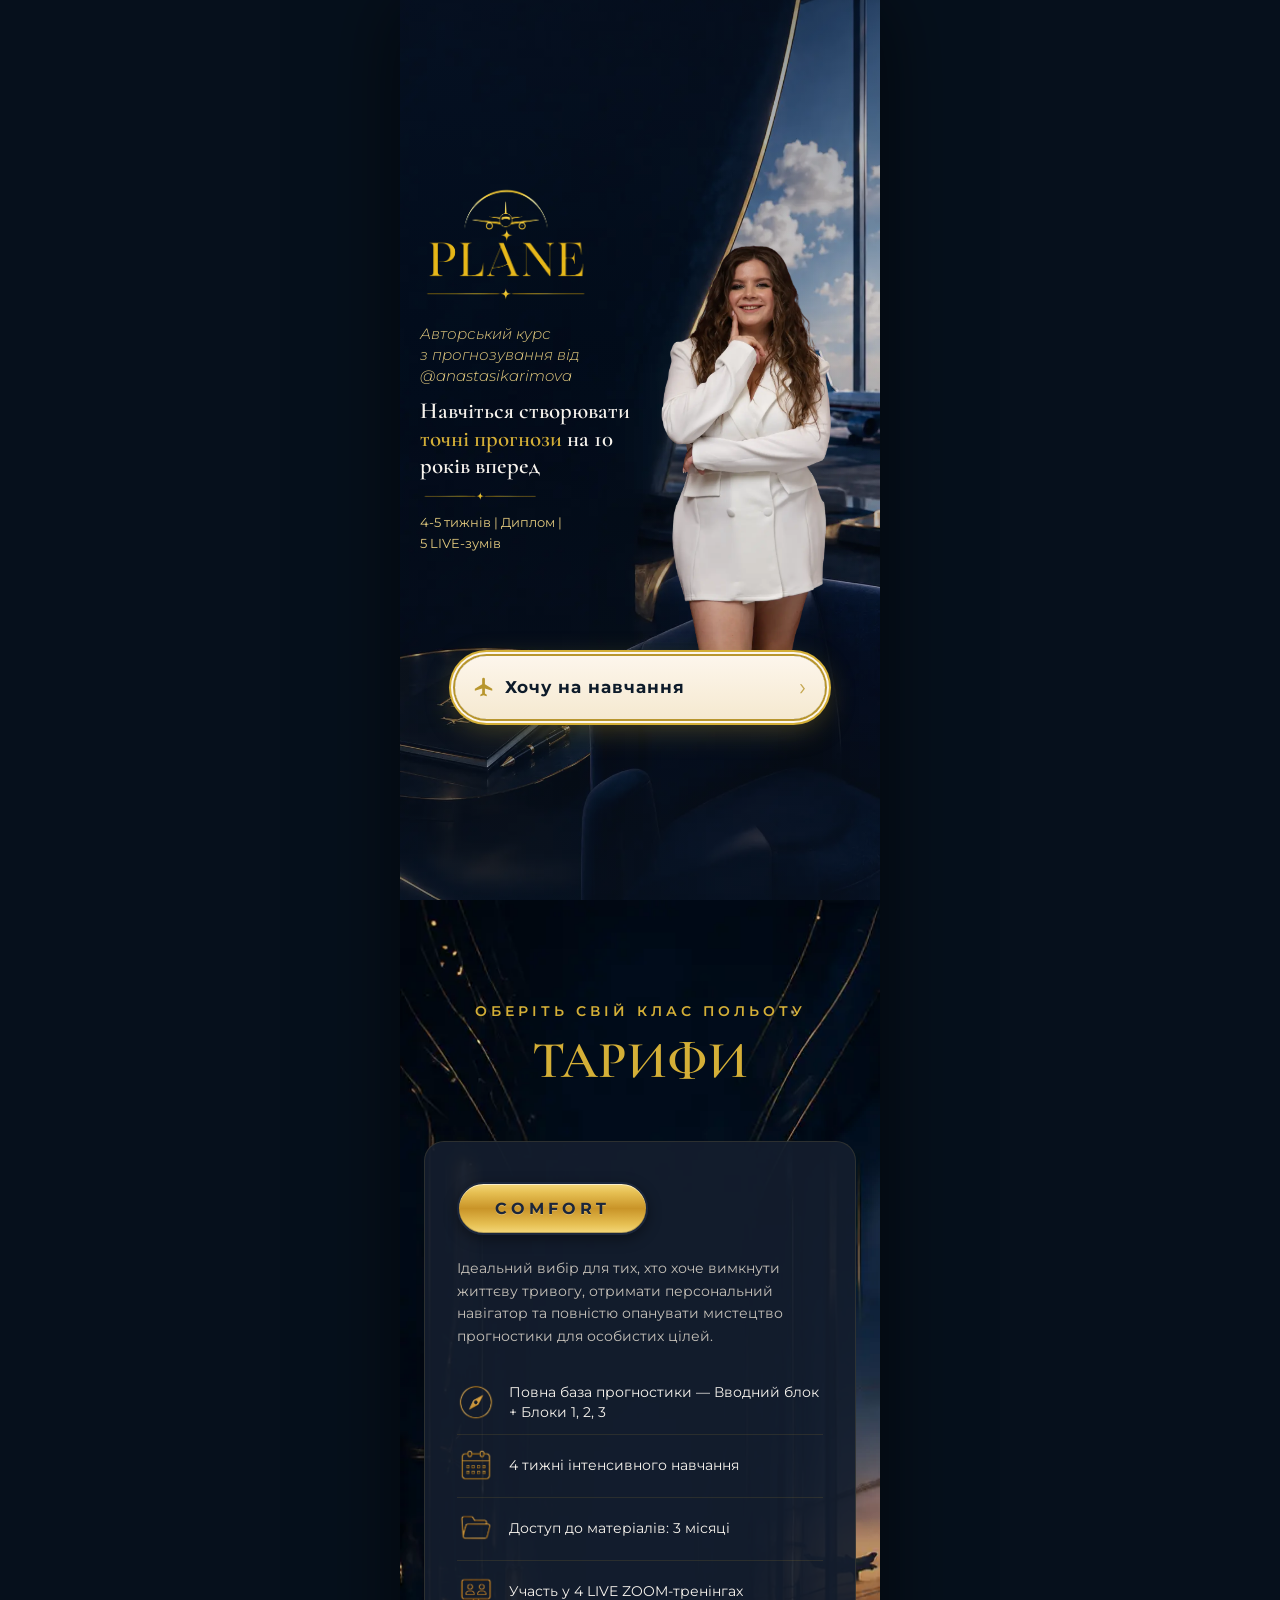
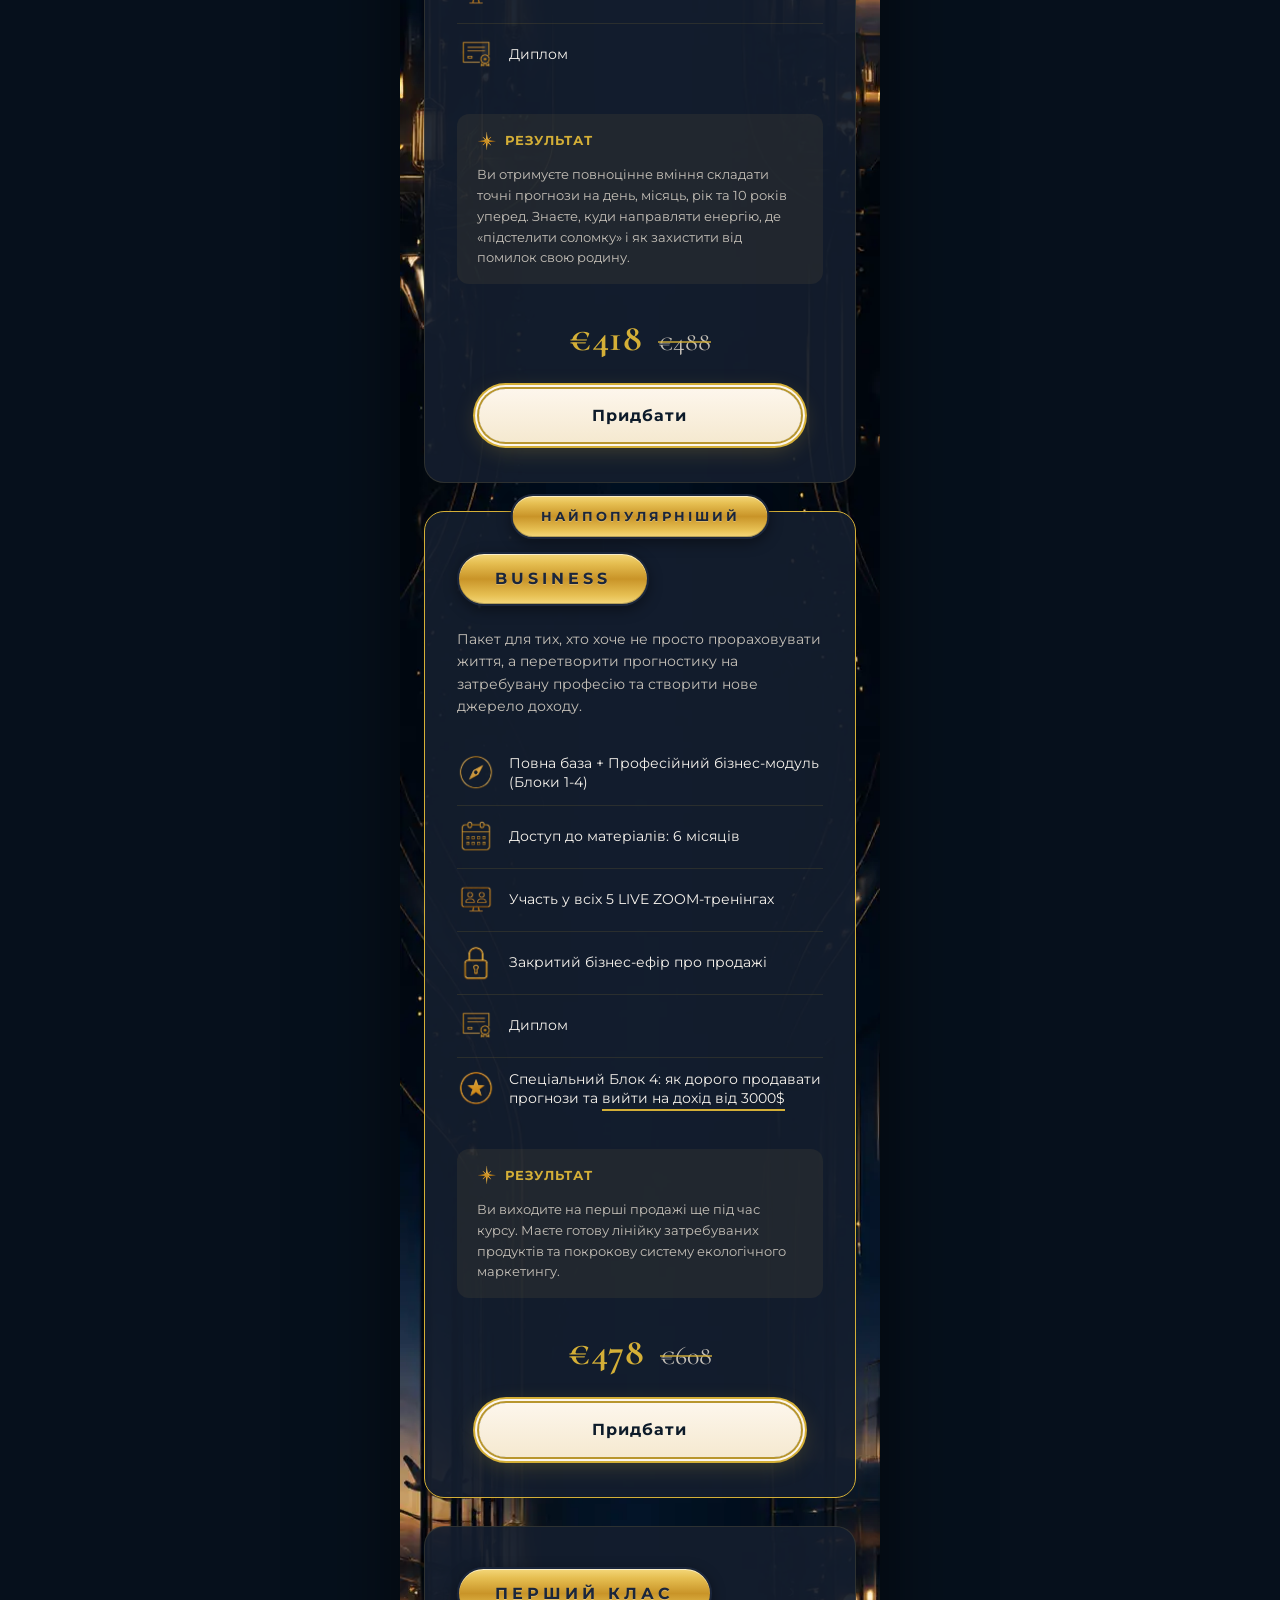
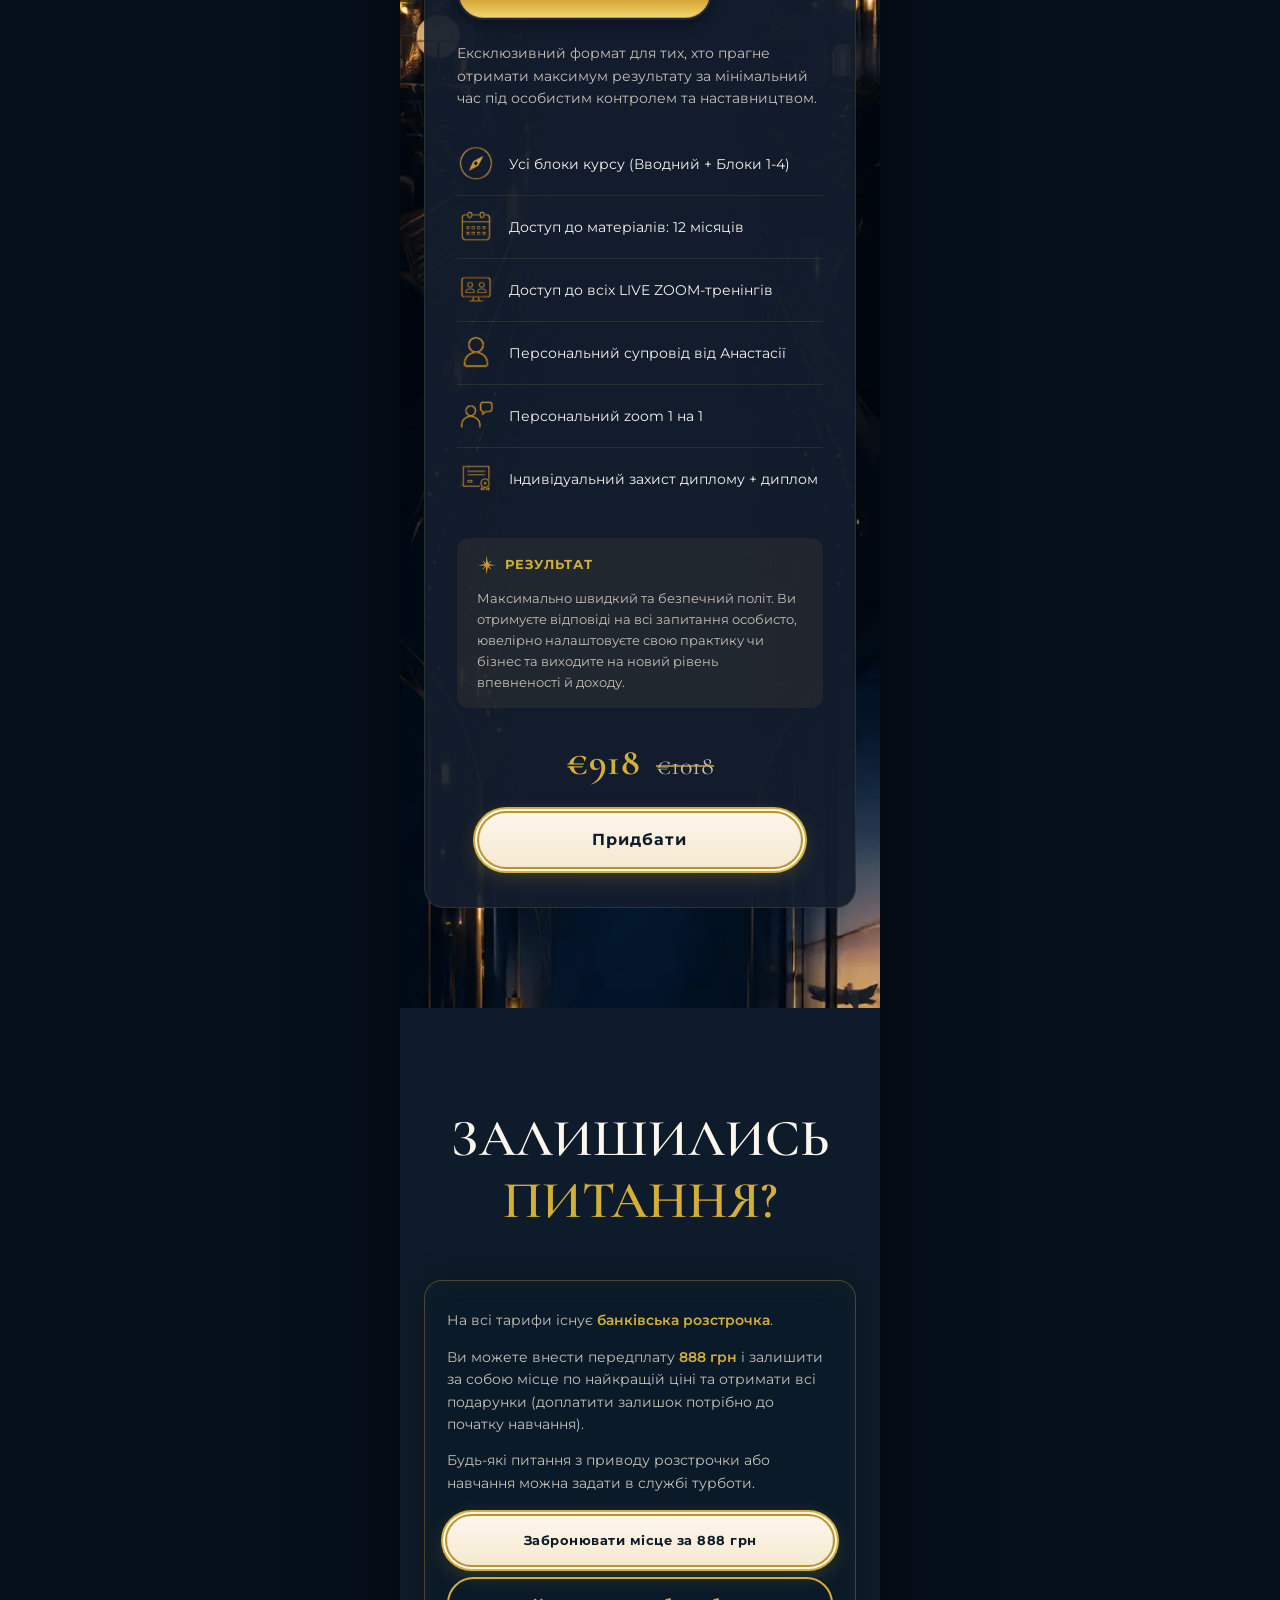
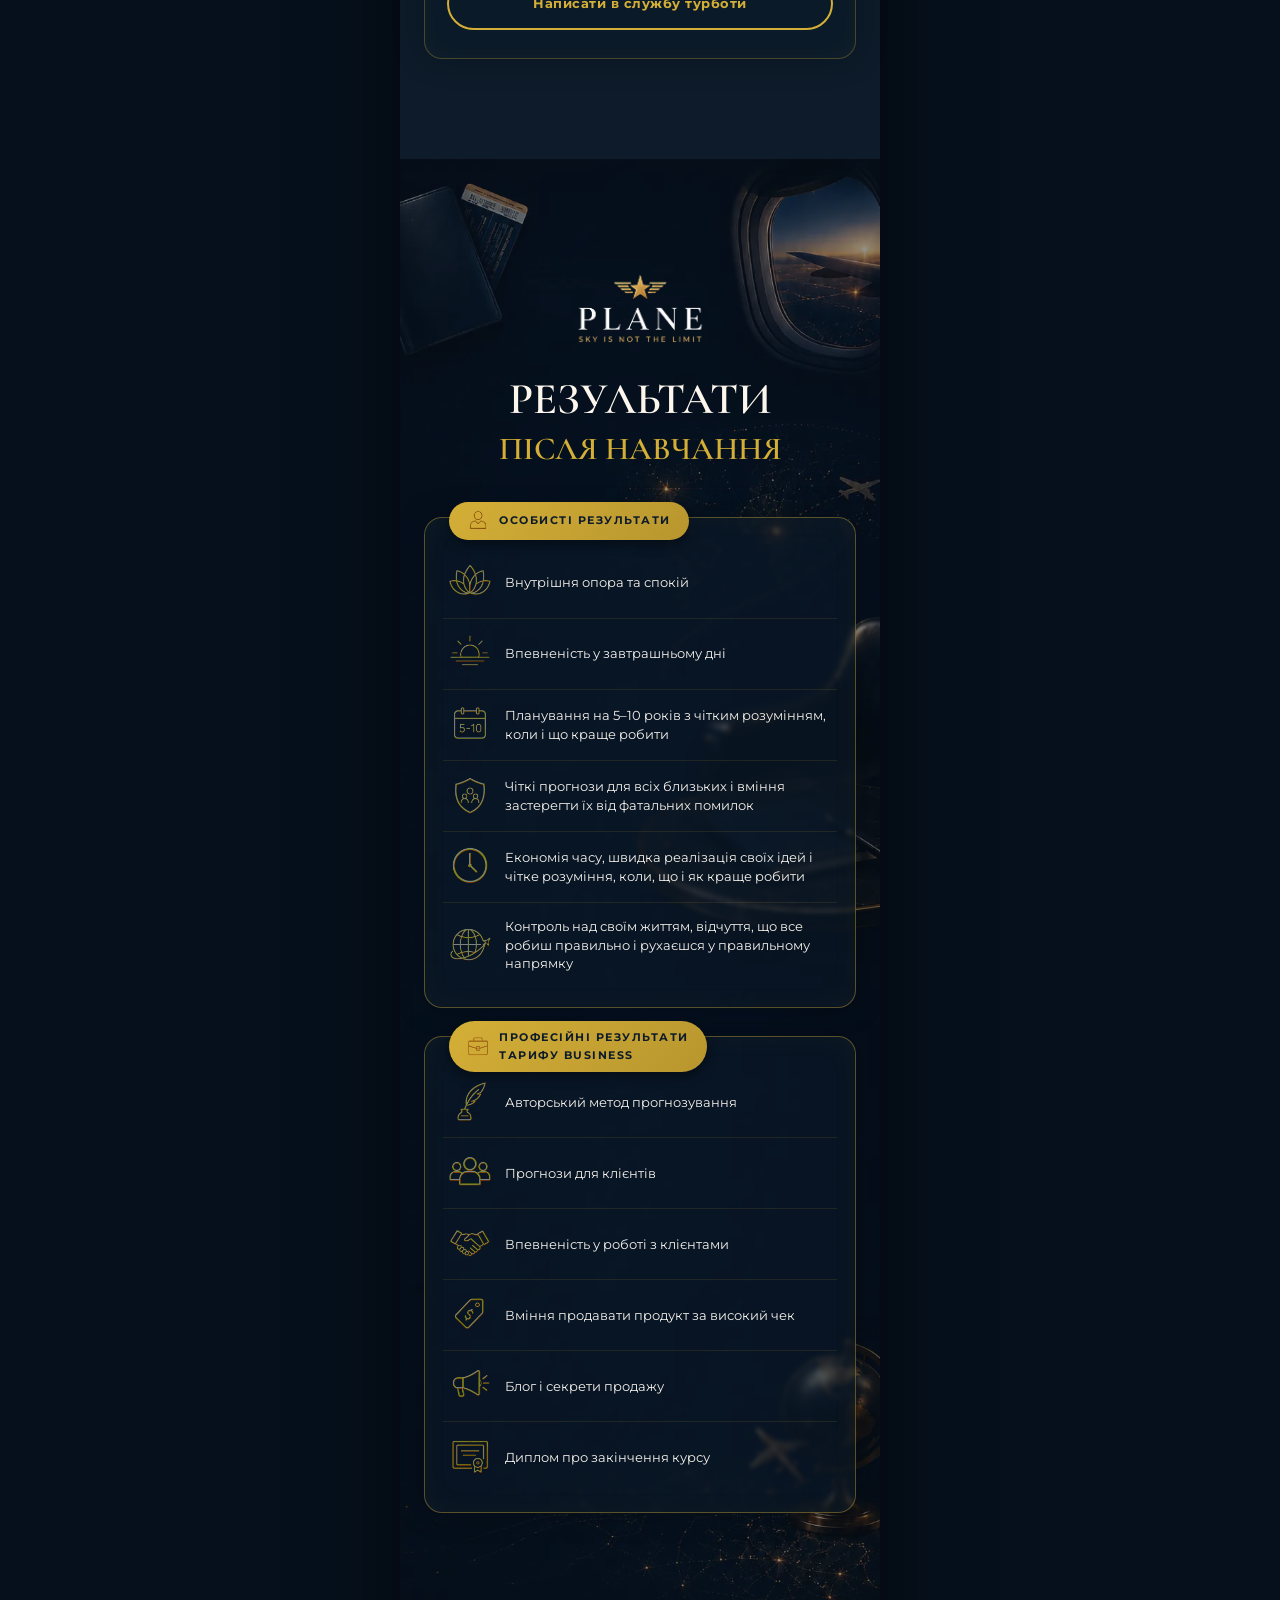
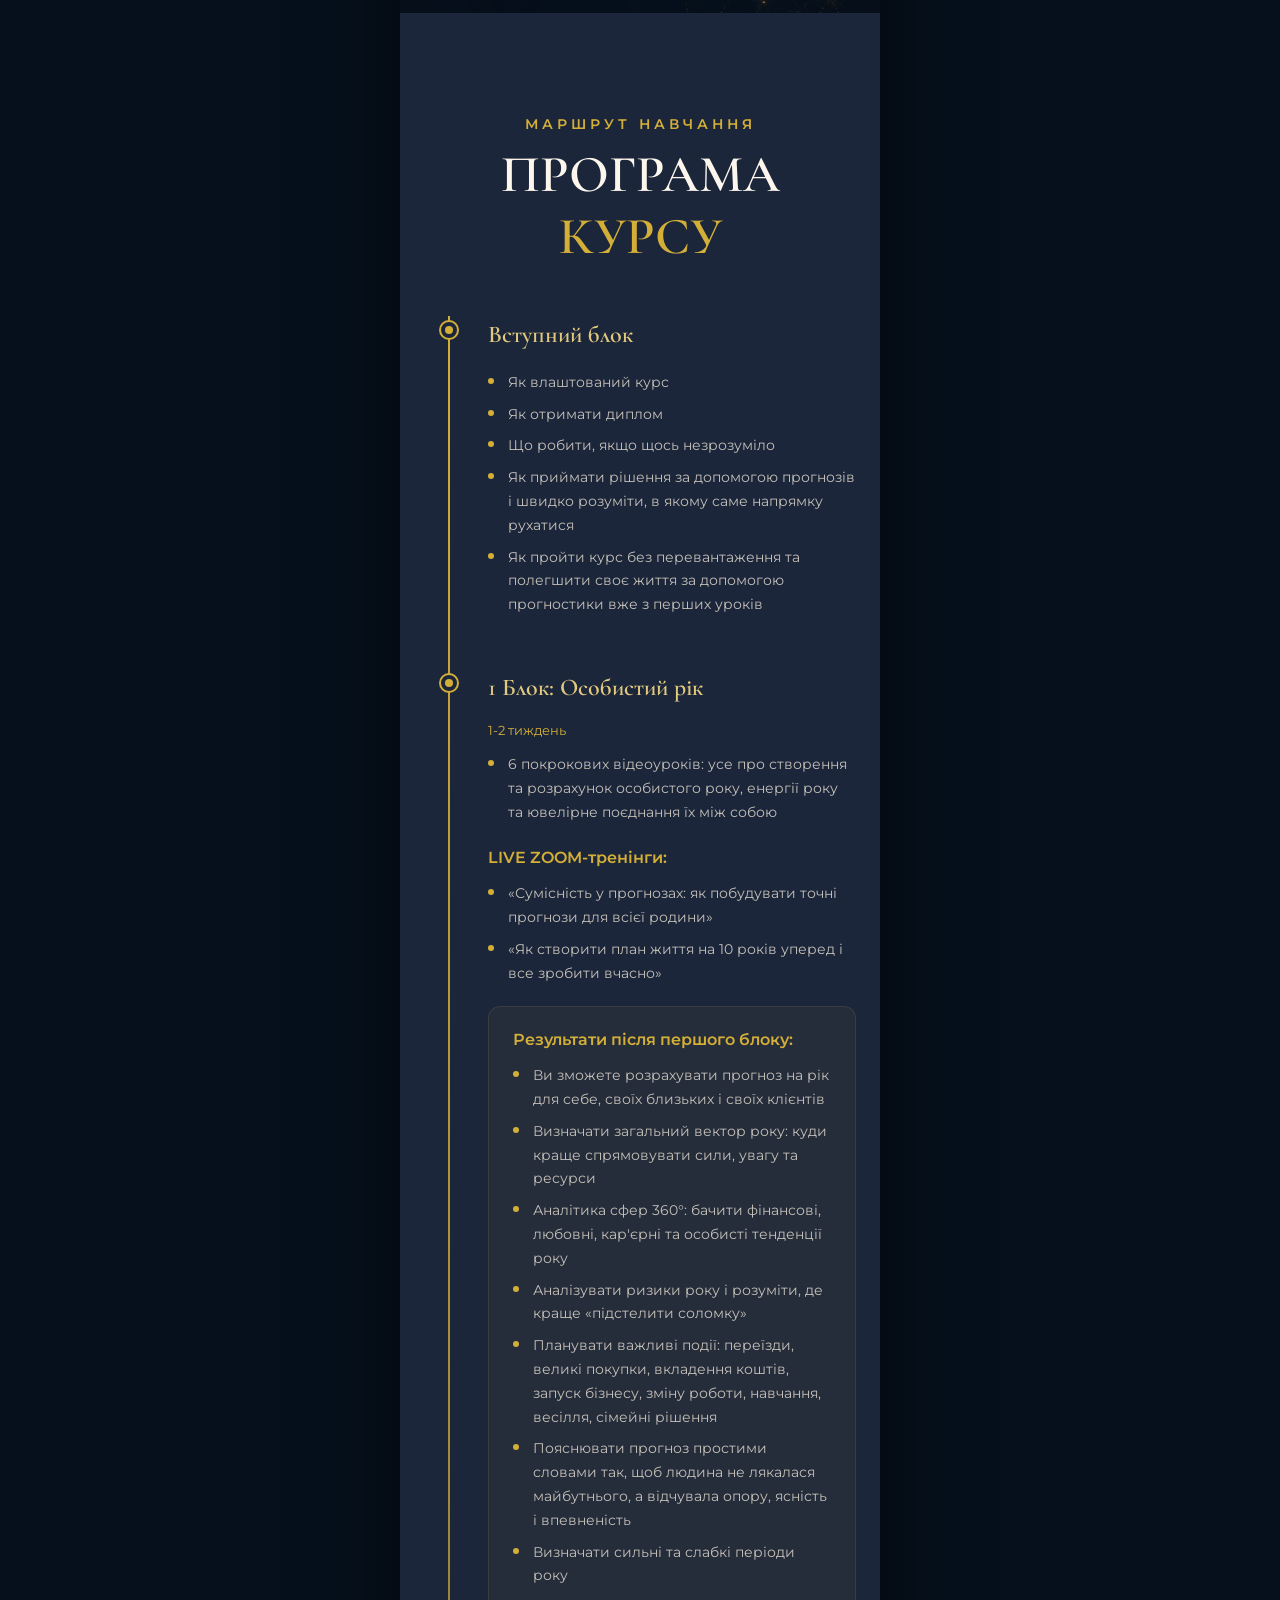
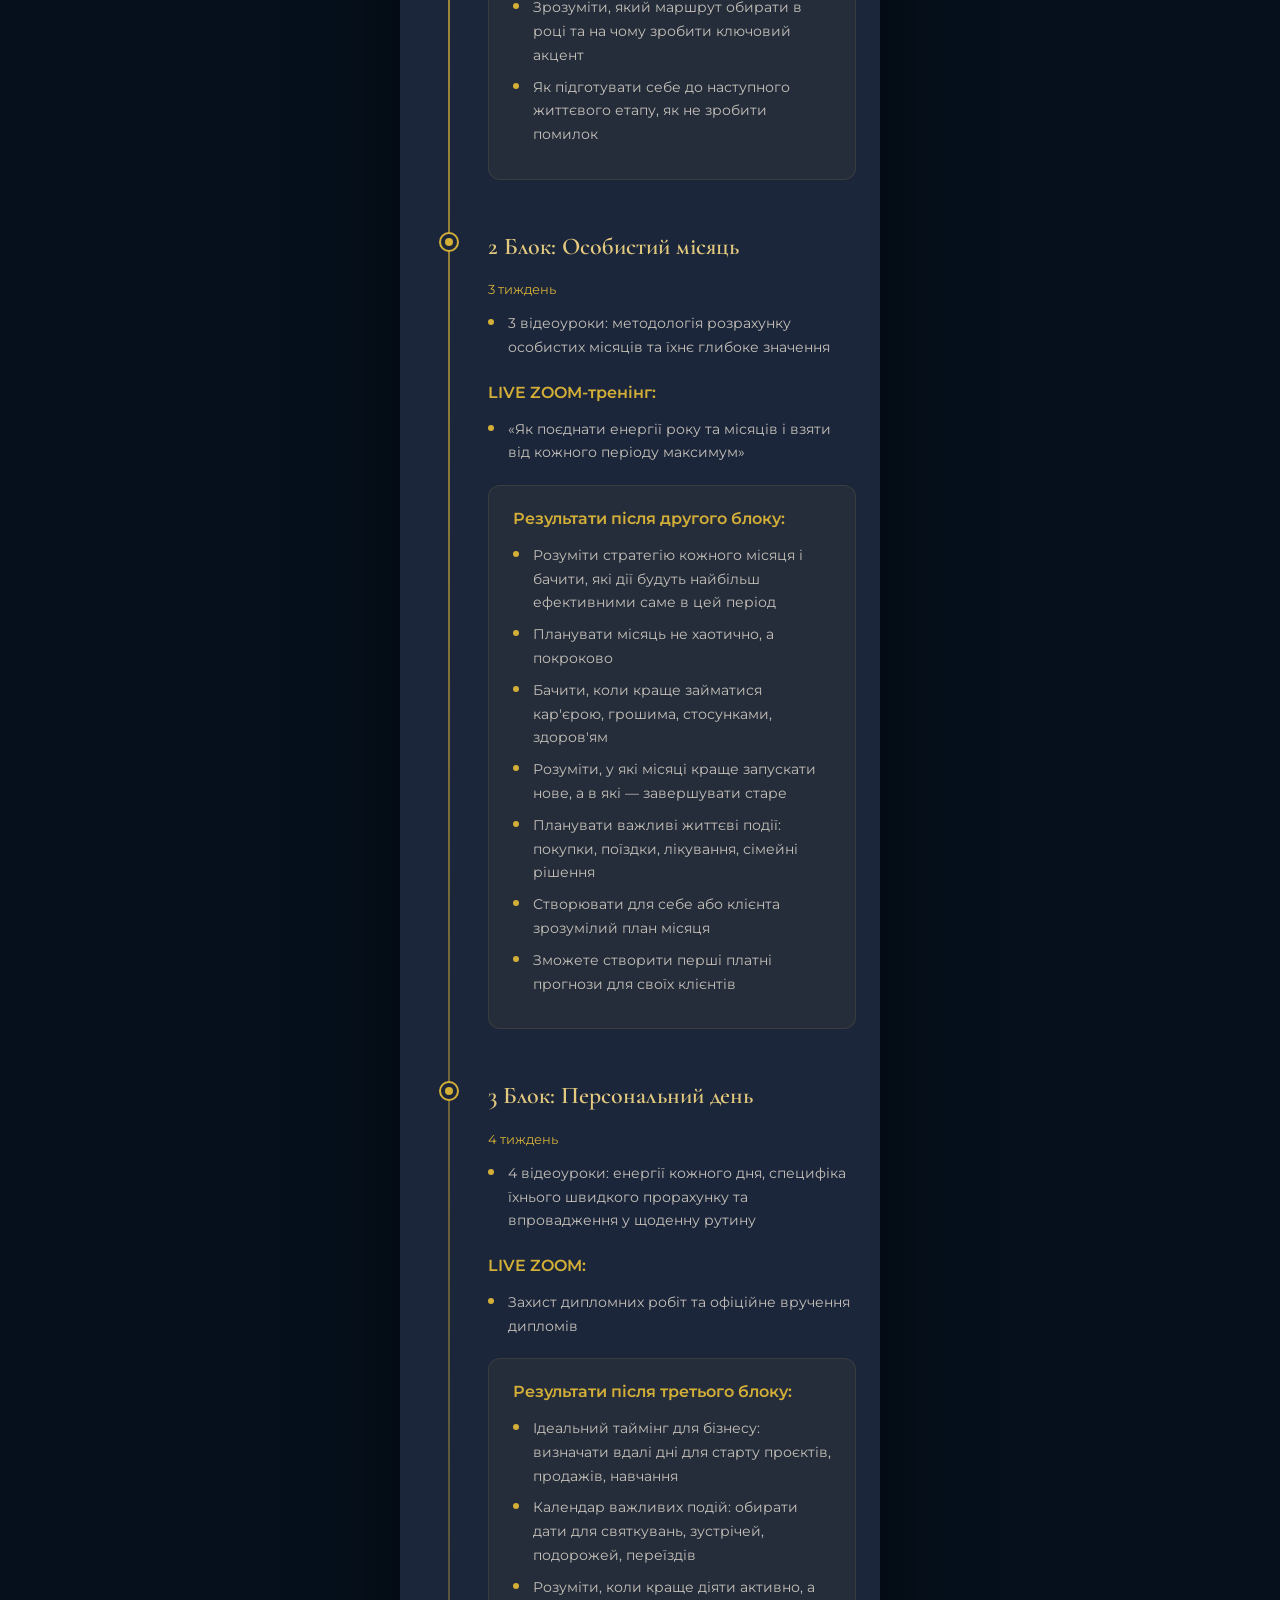
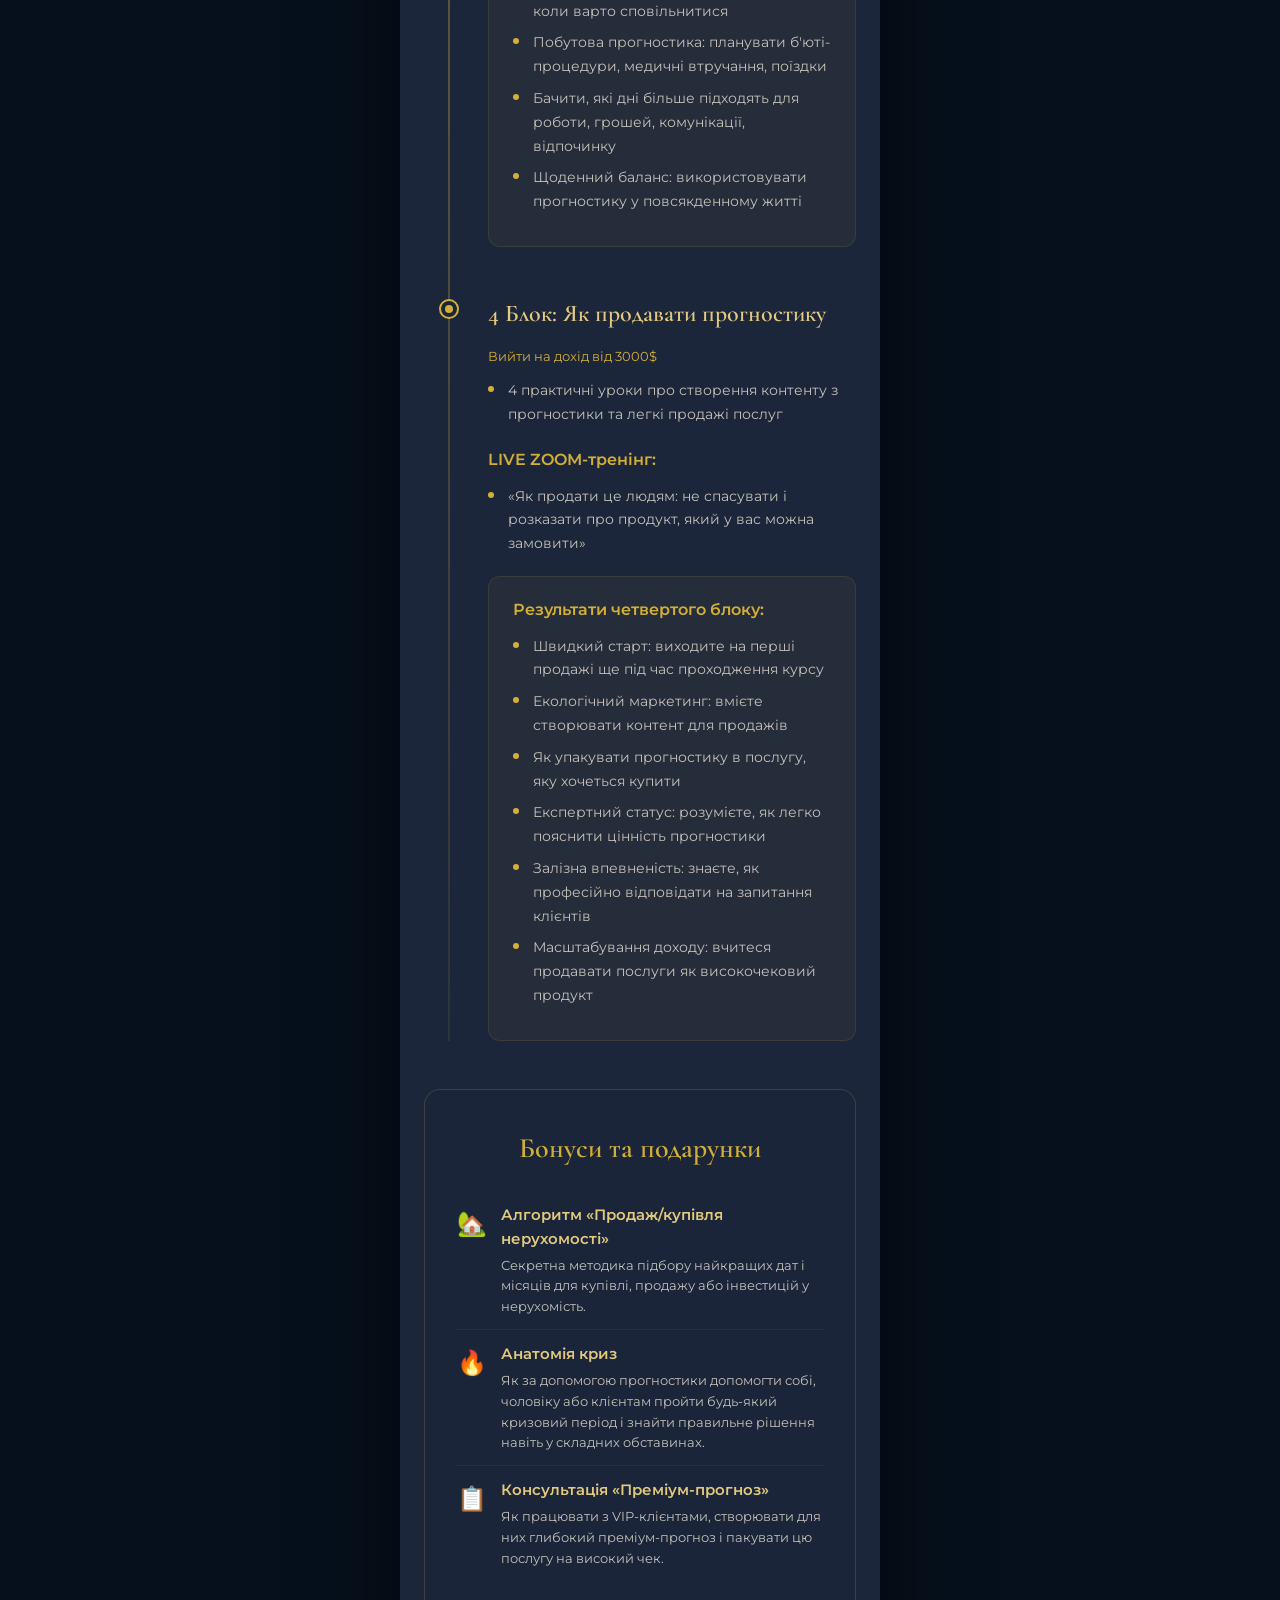
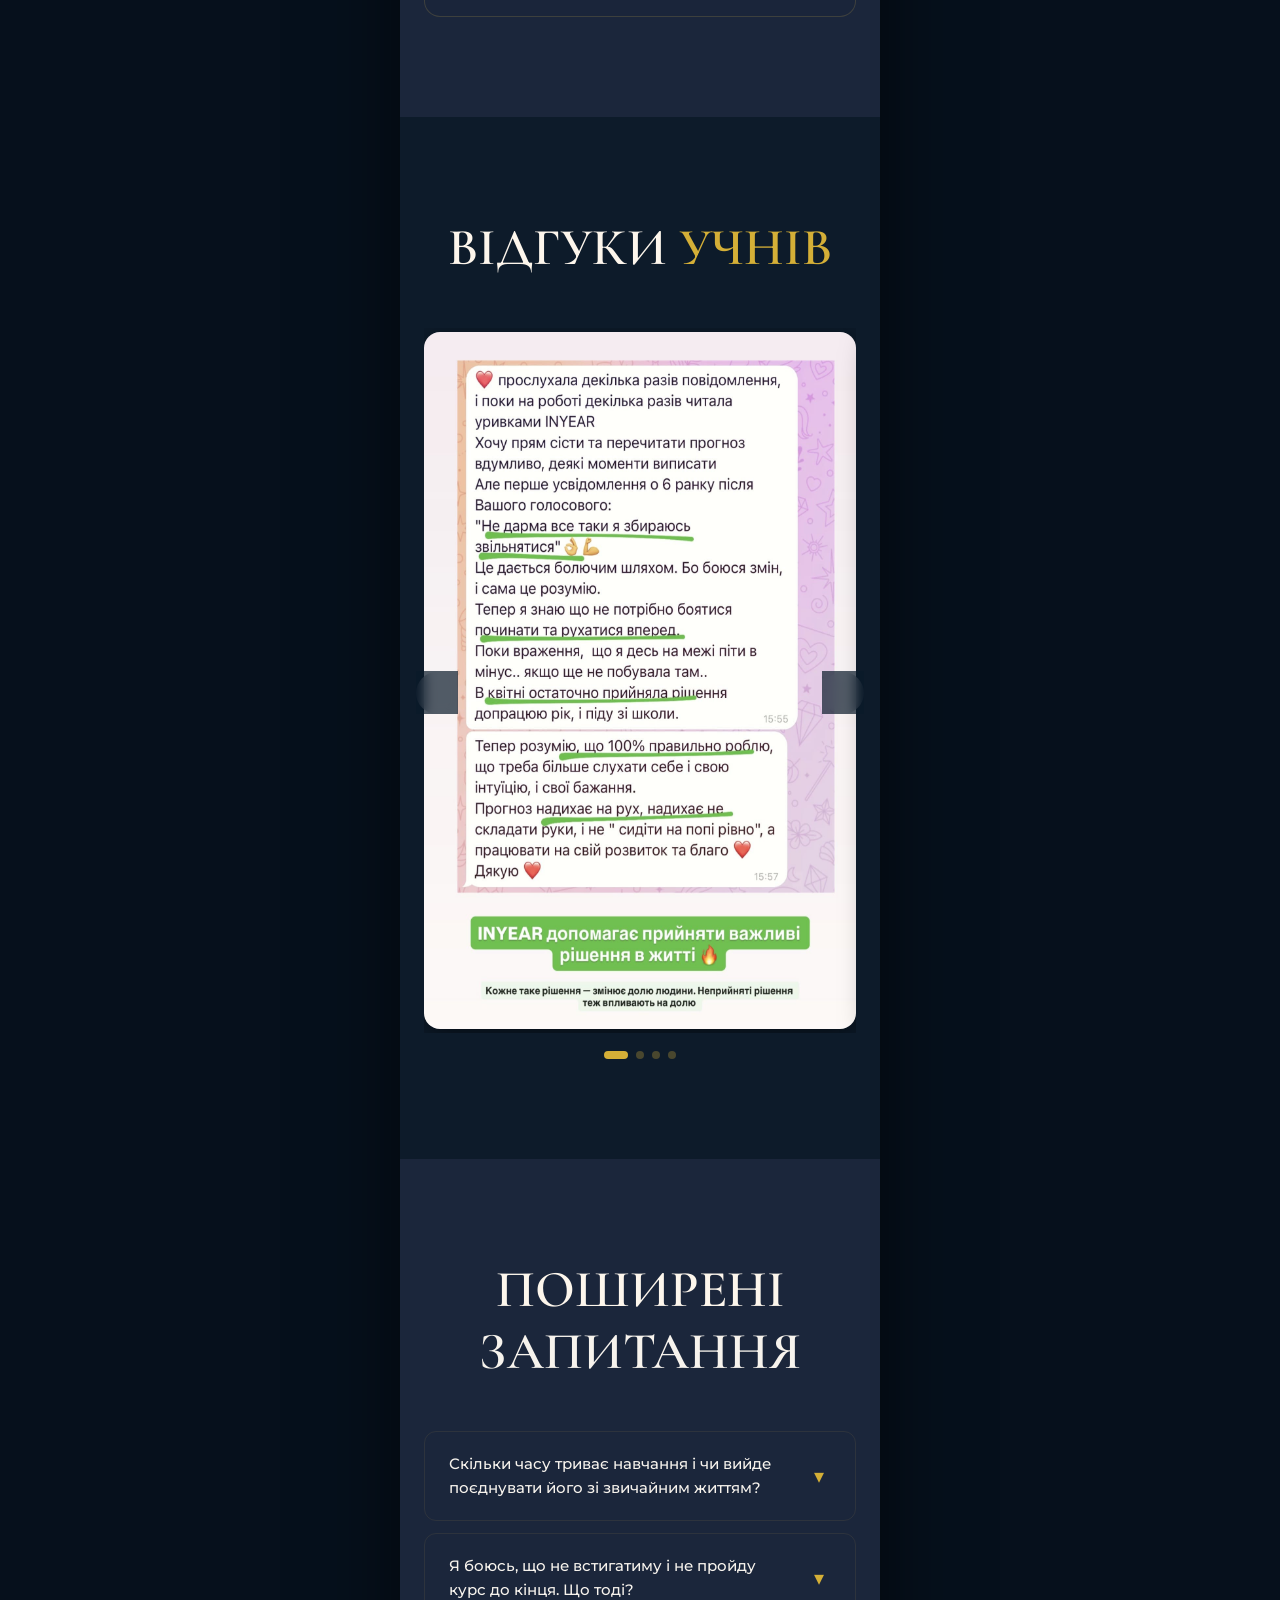
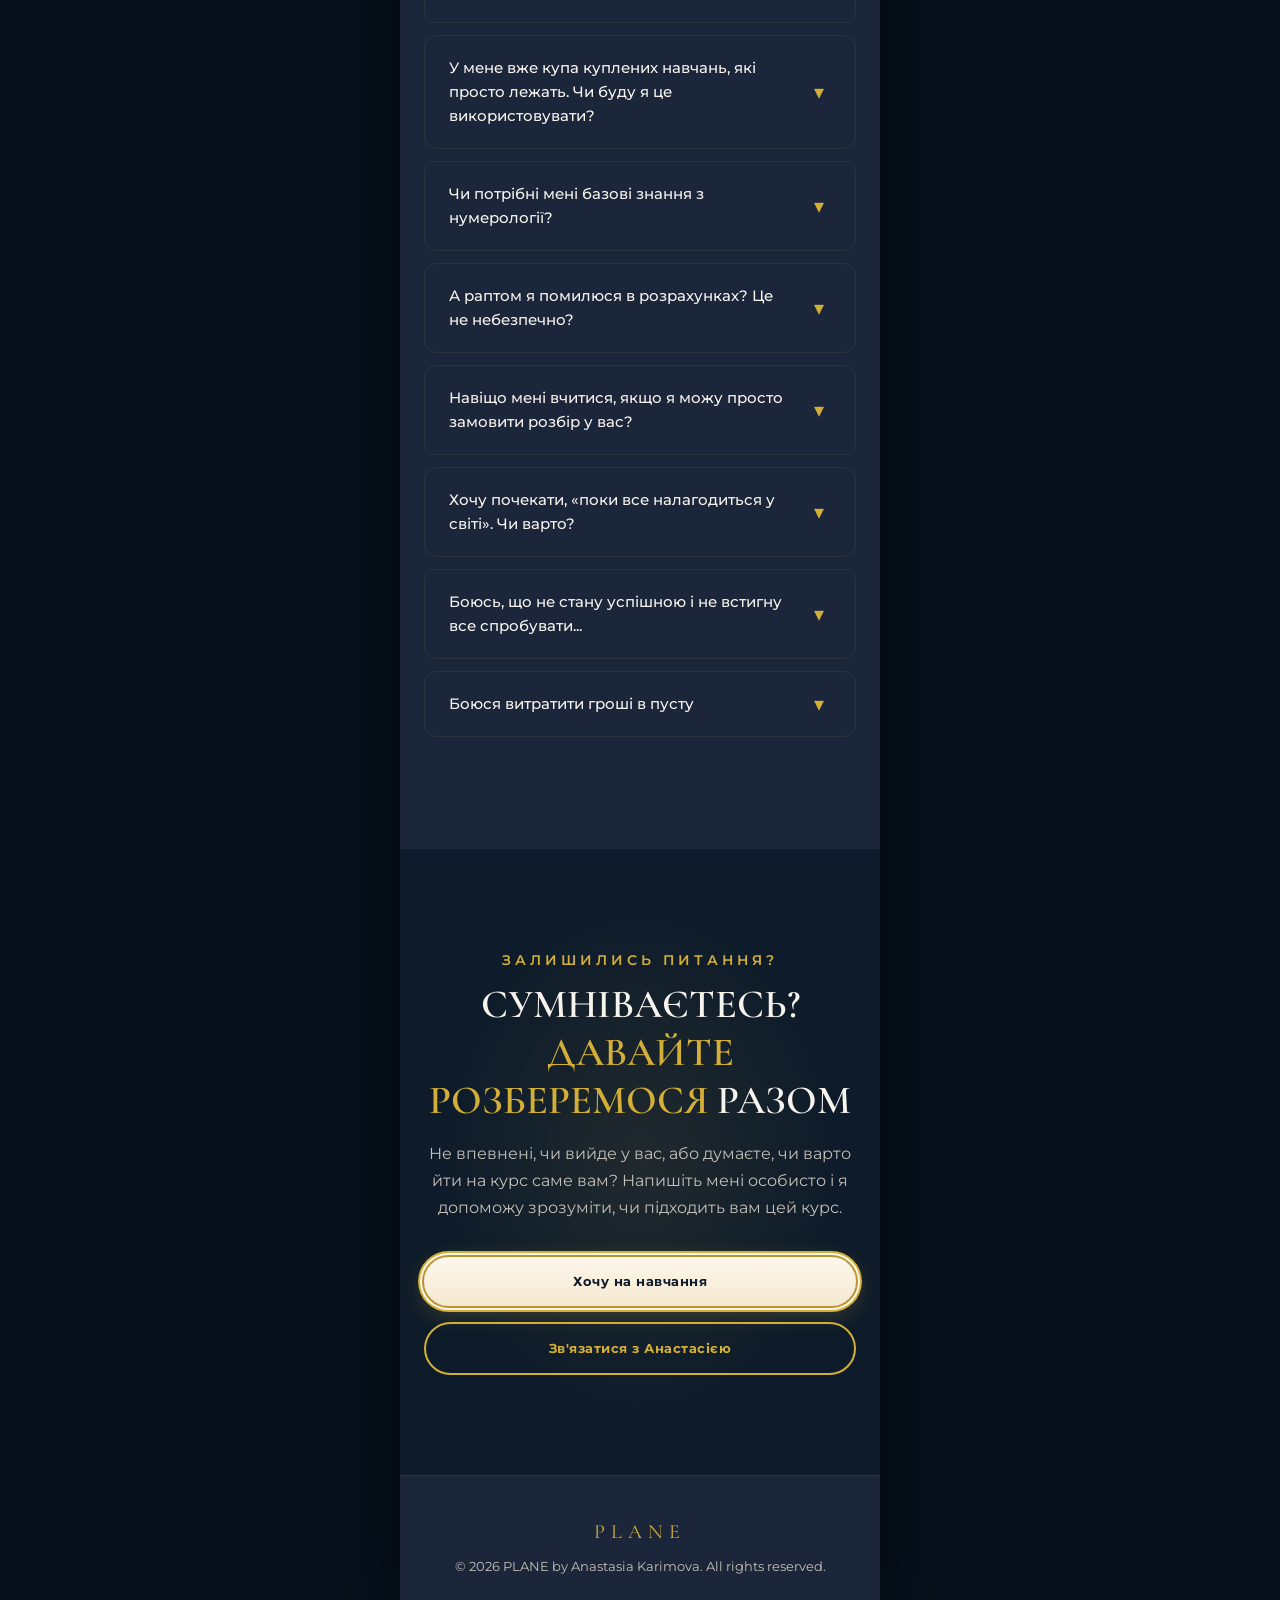
==== commit f5685b17: "Activate analytics: add Meta Pixel, GA4 and Clarity IDs for Сайт PLANE Co-Authored-By: Claude Opus 5" ====
--- a/index.html
+++ b/index.html
@@ -6,9 +6,10 @@
 <title>PLANE — Авторський курс з прогнозування</title>
 <link rel="preconnect" href="https://fonts.googleapis.com">
 <link href="https://fonts.googleapis.com/css2?family=Cormorant+Garamond:wght@400;500;600;700&family=Montserrat:wght@300;400;500;600;700&display=swap" rel="stylesheet">
-<link rel="stylesheet" href="css/style.css?v=18">
+<link rel="stylesheet" href="css/style.css?v=19">
+<script src="js/analytics.js?v=6"></script>
 </head>
-<body>
+<body data-page="landing">
 
 <!-- ══════════ HERO ══════════ -->
 <section class="hero" id="hero">
@@ -89,7 +90,7 @@
           <p>Ви отримуєте повноцінне вміння складати точні прогнози на день, місяць, рік та 10 років уперед. Знаєте, куди направляти енергію, де &laquo;підстелити соломку&raquo; і як захистити від помилок свою родину.</p>
         </div>
         <div class="tariff-price"><span class="price-new">€418</span><span class="price-old">€488</span></div>
-        <a href="https://secure.wayforpay.com/button/b1506e42af2d6" target="_blank" class="btn-tariff">Придбати</a>
+        <a href="https://secure.wayforpay.com/button/b1506e42af2d6" target="_blank" class="btn-tariff" data-track="checkout" data-product="comfort">Придбати</a>
       </div>
 
       <!-- BUSINESS -->
@@ -110,7 +111,7 @@
           <p>Ви виходите на перші продажі ще під час курсу. Маєте готову лінійку затребуваних продуктів та покрокову систему екологічного маркетингу.</p>
         </div>
         <div class="tariff-price"><span class="price-new">€478</span><span class="price-old">€608</span></div>
-        <a href="https://secure.wayforpay.com/button/b5bd2947dd630" target="_blank" class="btn-tariff">Придбати</a>
+        <a href="https://secure.wayforpay.com/button/b5bd2947dd630" target="_blank" class="btn-tariff" data-track="checkout" data-product="business">Придбати</a>
       </div>
 
       <!-- ПЕРШИЙ КЛАС -->
@@ -130,7 +131,7 @@
           <p>Максимально швидкий та безпечний політ. Ви отримуєте відповіді на всі запитання особисто, ювелірно налаштовуєте свою практику чи бізнес та виходите на новий рівень впевненості й доходу.</p>
         </div>
         <div class="tariff-price"><span class="price-new">€918</span><span class="price-old">€1018</span></div>
-        <a href="https://secure.wayforpay.com/button/b0616768c302e" target="_blank" class="btn-tariff">Придбати</a>
+        <a href="https://secure.wayforpay.com/button/b0616768c302e" target="_blank" class="btn-tariff" data-track="checkout" data-product="first">Придбати</a>
       </div>
 
     </div>
@@ -146,8 +147,8 @@
       <p>Ви можете внести передплату <strong>888 грн</strong> і залишити за собою місце по найкращій ціні та отримати всі подарунки (доплатити залишок потрібно до початку навчання).</p>
       <p>Будь-які питання з приводу розстрочки або навчання можна задати в службі турботи.</p>
       <div class="payment-actions">
-        <a href="https://secure.wayforpay.com/button/bbc70fafd3b8d" target="_blank" class="btn-payment btn-payment-primary">Забронювати місце за 888 грн</a>
-        <a href="https://t.me/anastasikarimova" target="_blank" class="btn-payment btn-payment-secondary">Написати в службу турботи</a>
+        <a href="https://secure.wayforpay.com/button/bbc70fafd3b8d" target="_blank" class="btn-payment btn-payment-primary" data-track="checkout" data-product="booking">Забронювати місце за 888 грн</a>
+        <a href="https://t.me/anastasikarimova" target="_blank" class="btn-payment btn-payment-secondary" data-track="contact" data-method="telegram_support">Написати в службу турботи</a>
       </div>
     </div>
   </div>
@@ -505,7 +506,7 @@
     <p>Не впевнені, чи вийде у вас, або думаєте, чи варто йти на курс саме вам? Напишіть мені особисто і я допоможу зрозуміти, чи підходить вам цей курс.</p>
     <div style="display:flex;flex-wrap:wrap;gap:16px;justify-content:center">
       <a href="#tariffs" class="btn-payment btn-payment-primary">Хочу на навчання</a>
-      <a href="https://t.me/anastasikarimova" target="_blank" class="btn-payment btn-payment-secondary">Зв'язатися з Анастасією</a>
+      <a href="https://t.me/anastasikarimova" target="_blank" class="btn-payment btn-payment-secondary" data-track="contact" data-method="telegram_anastasia">Зв'язатися з Анастасією</a>
     </div>
   </div>
 </section>
--- a/css/style.css
+++ b/css/style.css
@@ -748,3 +748,50 @@
   .program-block{padding-left:48px}
   .program-dot{left:7px}
 }
+
+/* ══════════ STATUS PAGES (success / fail) ══════════ */
+[hidden]{display:none !important}
+.status-page{
+min-height:100vh;
+min-height:100svh;
+position:relative;
+overflow:hidden;
+display:flex;flex-direction:column;justify-content:center;
+}
+.status-inner{
+position:relative;z-index:2;
+text-align:center;
+padding:40px 24px;
+}
+.status-logo{
+display:block;width:150px;max-width:60%;
+margin:0 auto 28px;
+}
+.status-icon{
+width:72px;height:72px;
+margin:0 auto 20px;
+border-radius:50%;
+display:flex;align-items:center;justify-content:center;
+font-size:34px;line-height:1;
+border:2px solid var(--gold);
+color:var(--gold);
+background:rgba(212,175,55,.08);
+box-shadow:0 0 30px rgba(212,175,55,.18);
+}
+.status-icon.is-fail{
+border-color:#d98a8a;
+color:#d98a8a;
+background:rgba(217,138,138,.08);
+box-shadow:0 0 30px rgba(217,138,138,.15);
+}
+.status-page h1{
+font-size:32px;line-height:1.15;
+color:var(--milk);
+margin-bottom:10px;
+text-transform:uppercase;
+}
+.status-lead{
+font-size:15px;color:var(--gold-light);
+margin-bottom:24px;
+}
+.status-lead strong{color:var(--gold);font-weight:600}
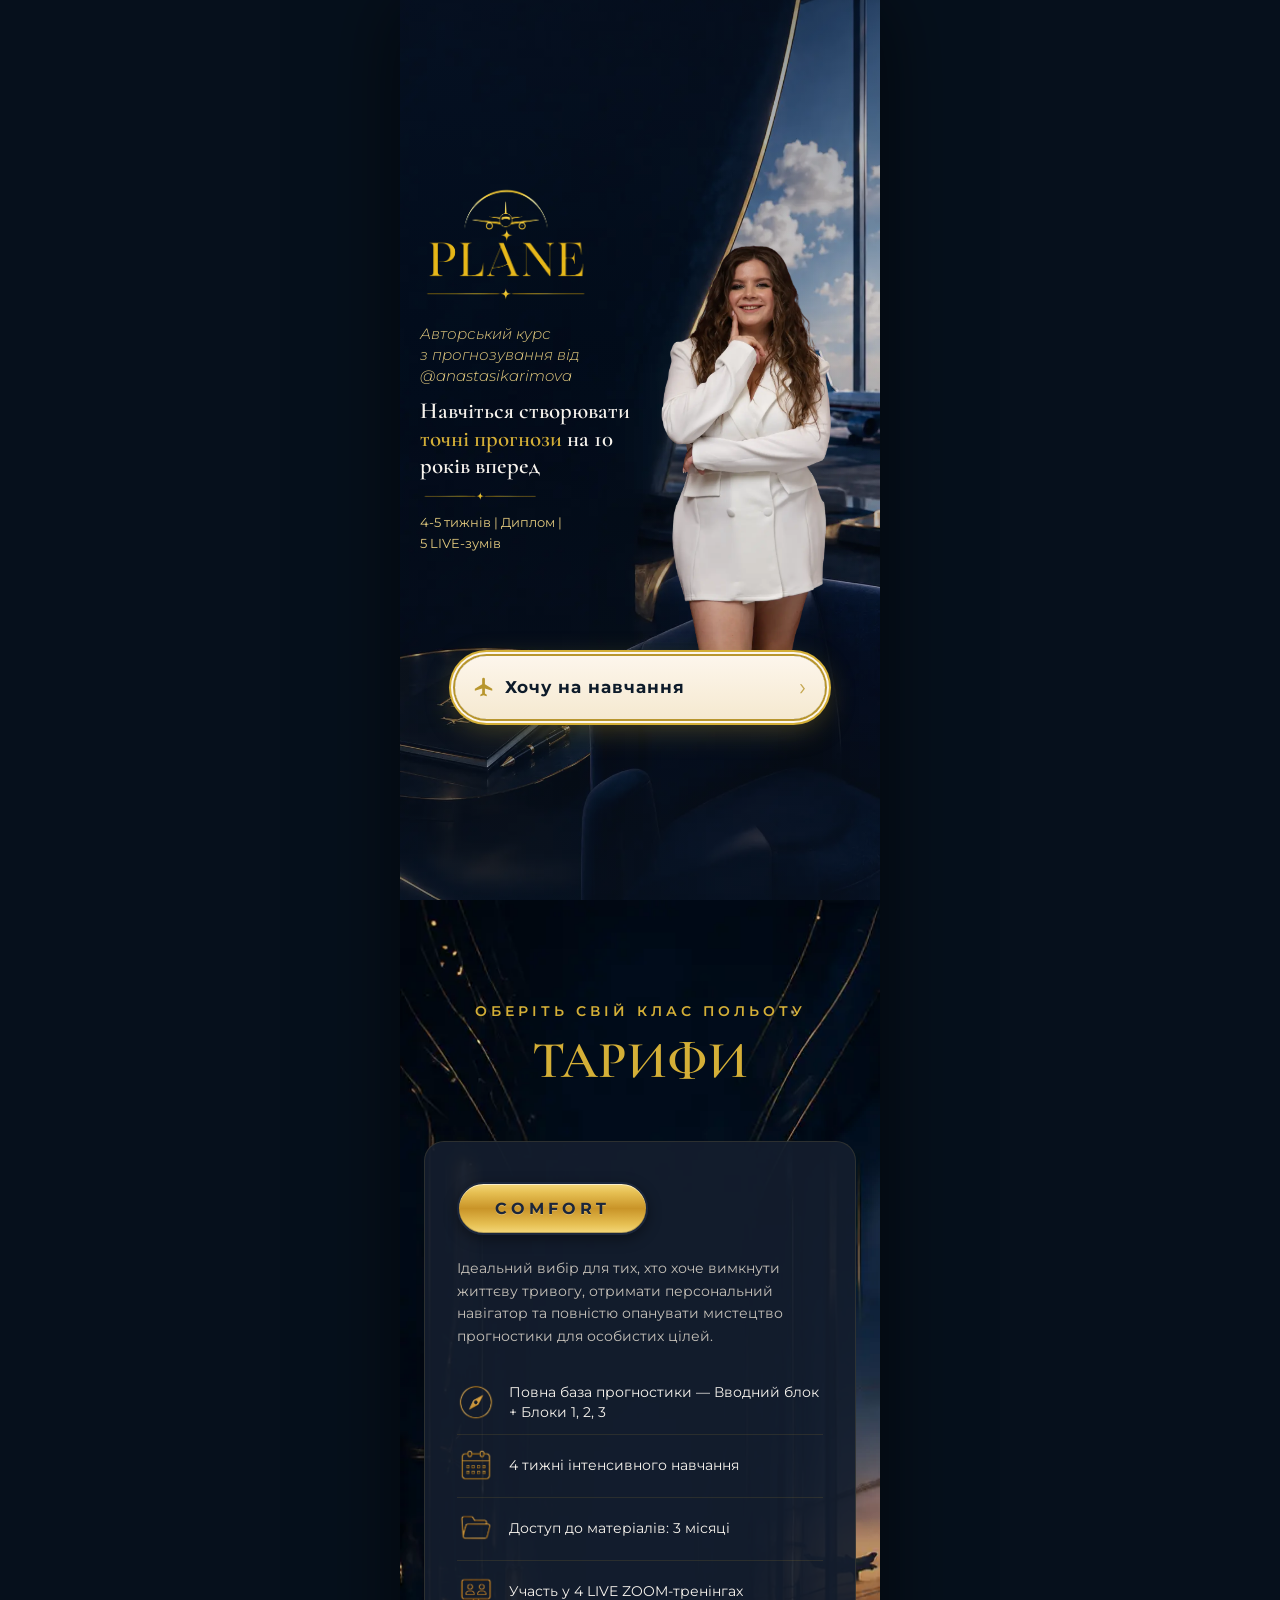
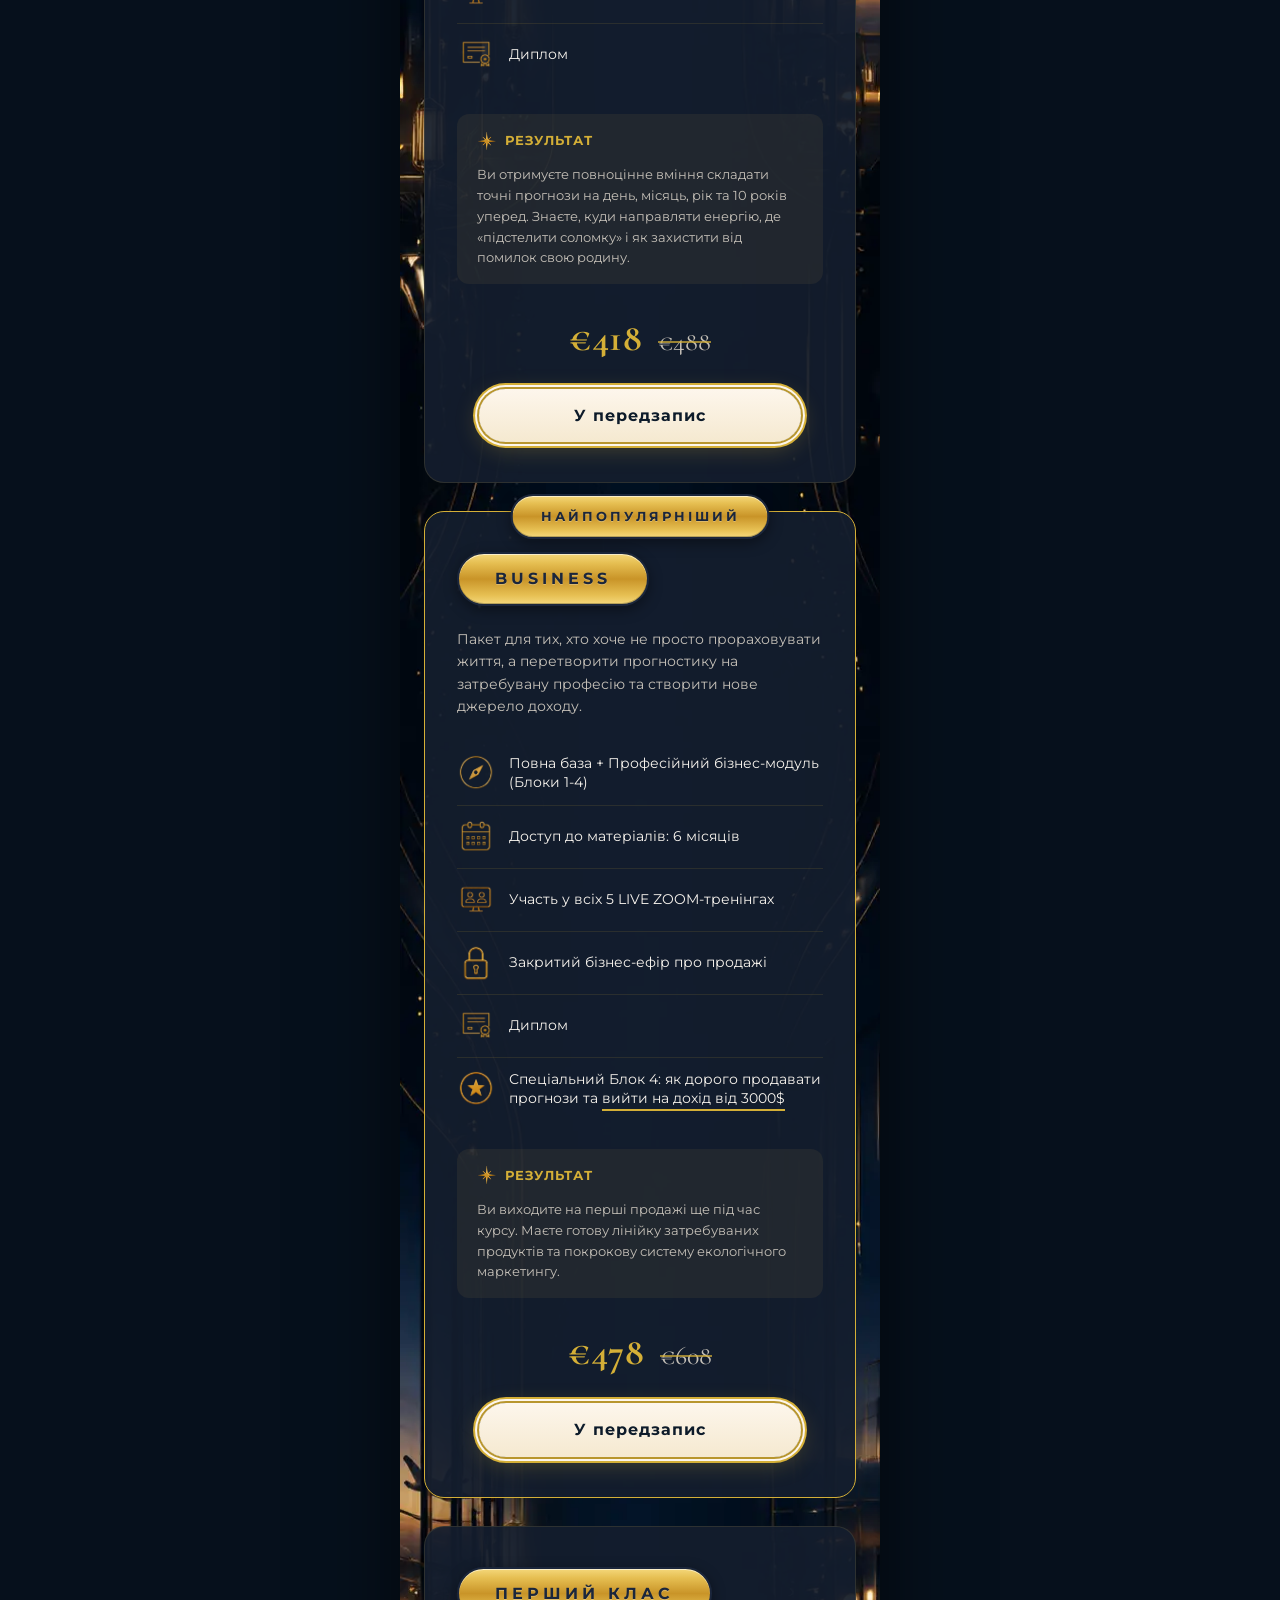
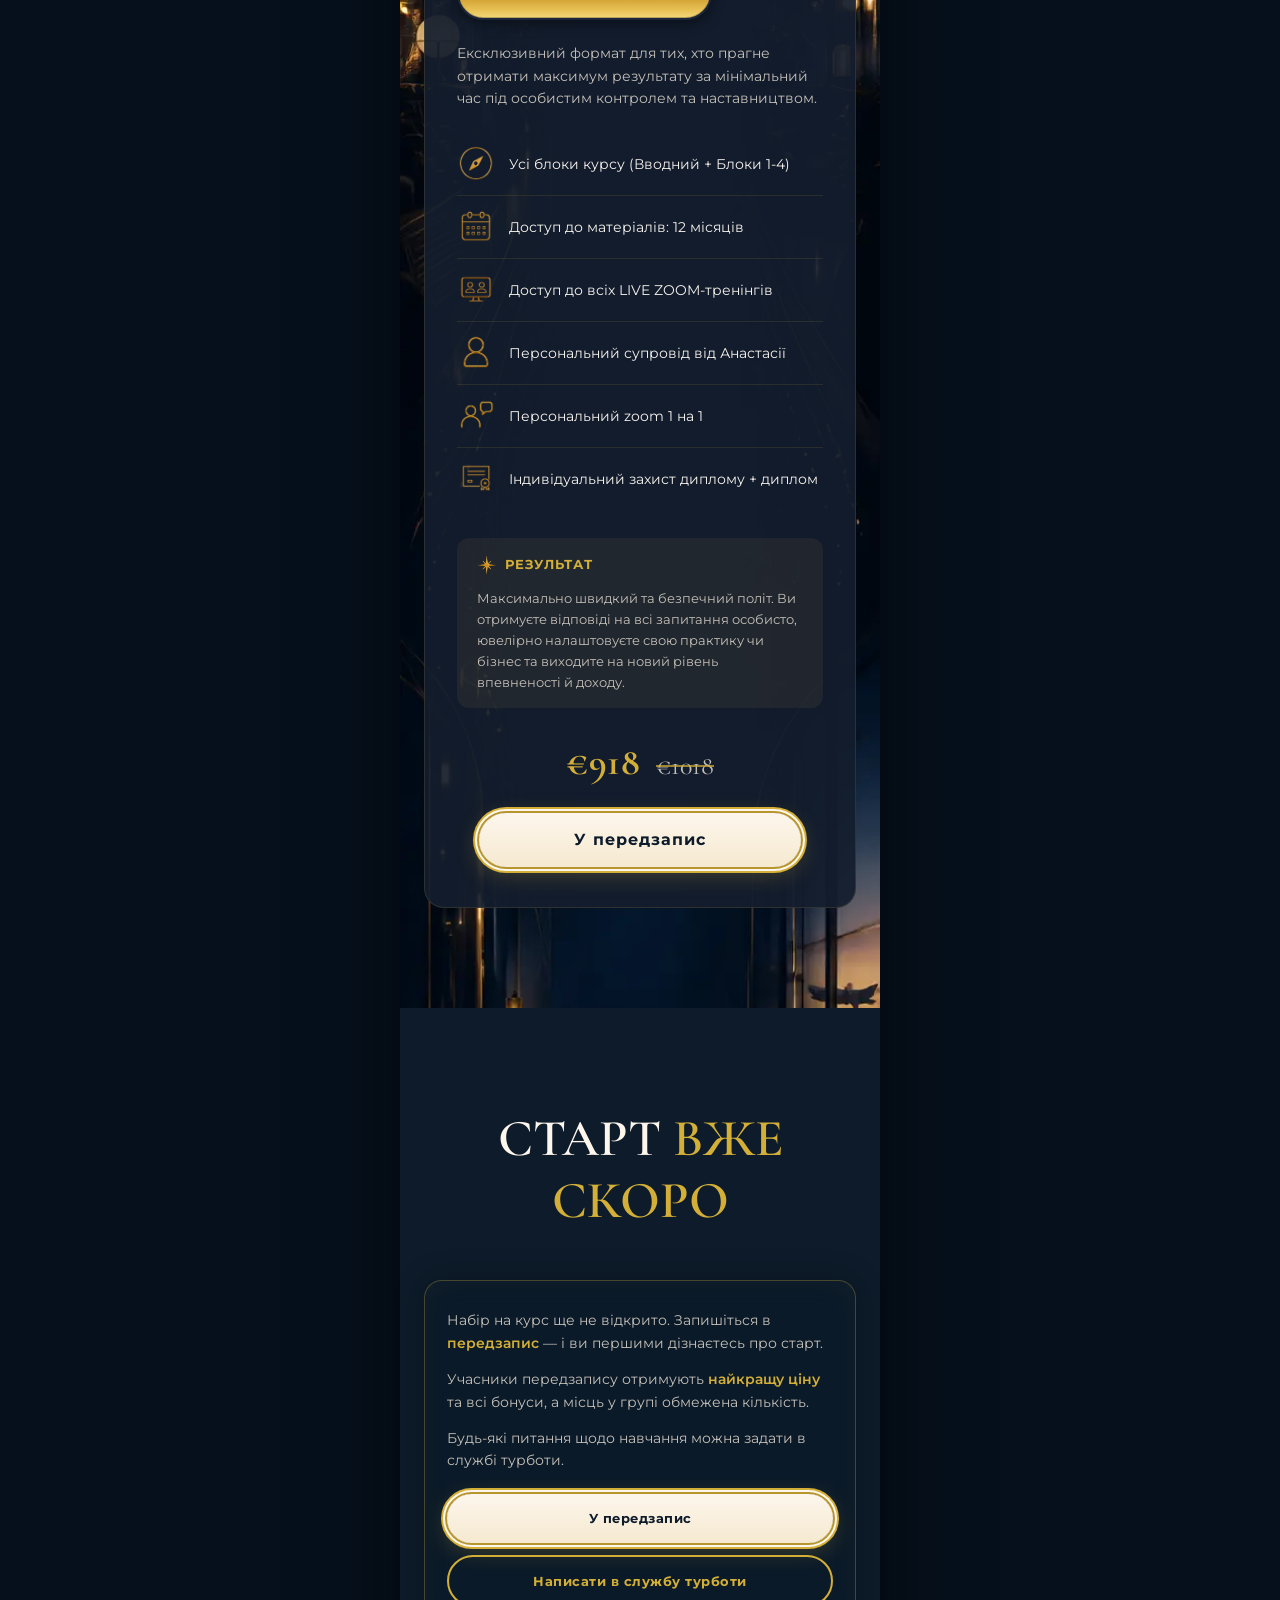
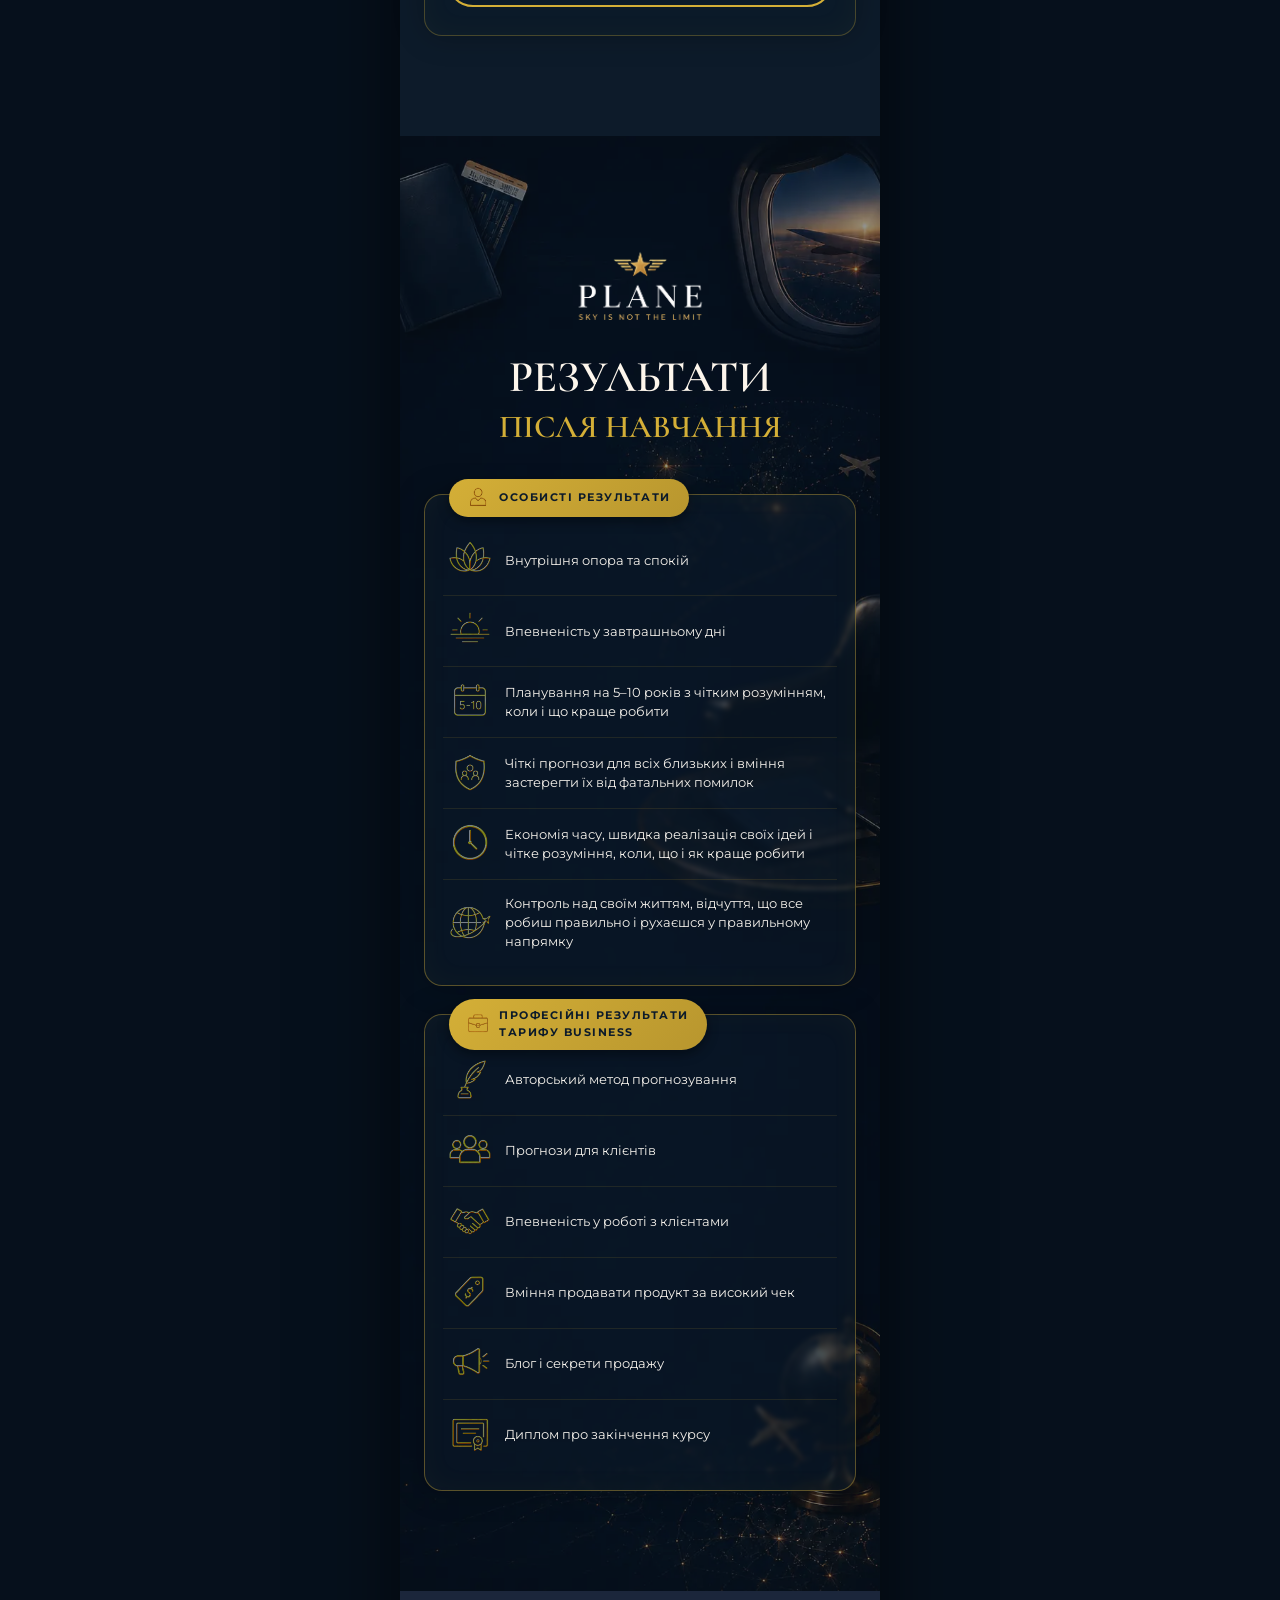
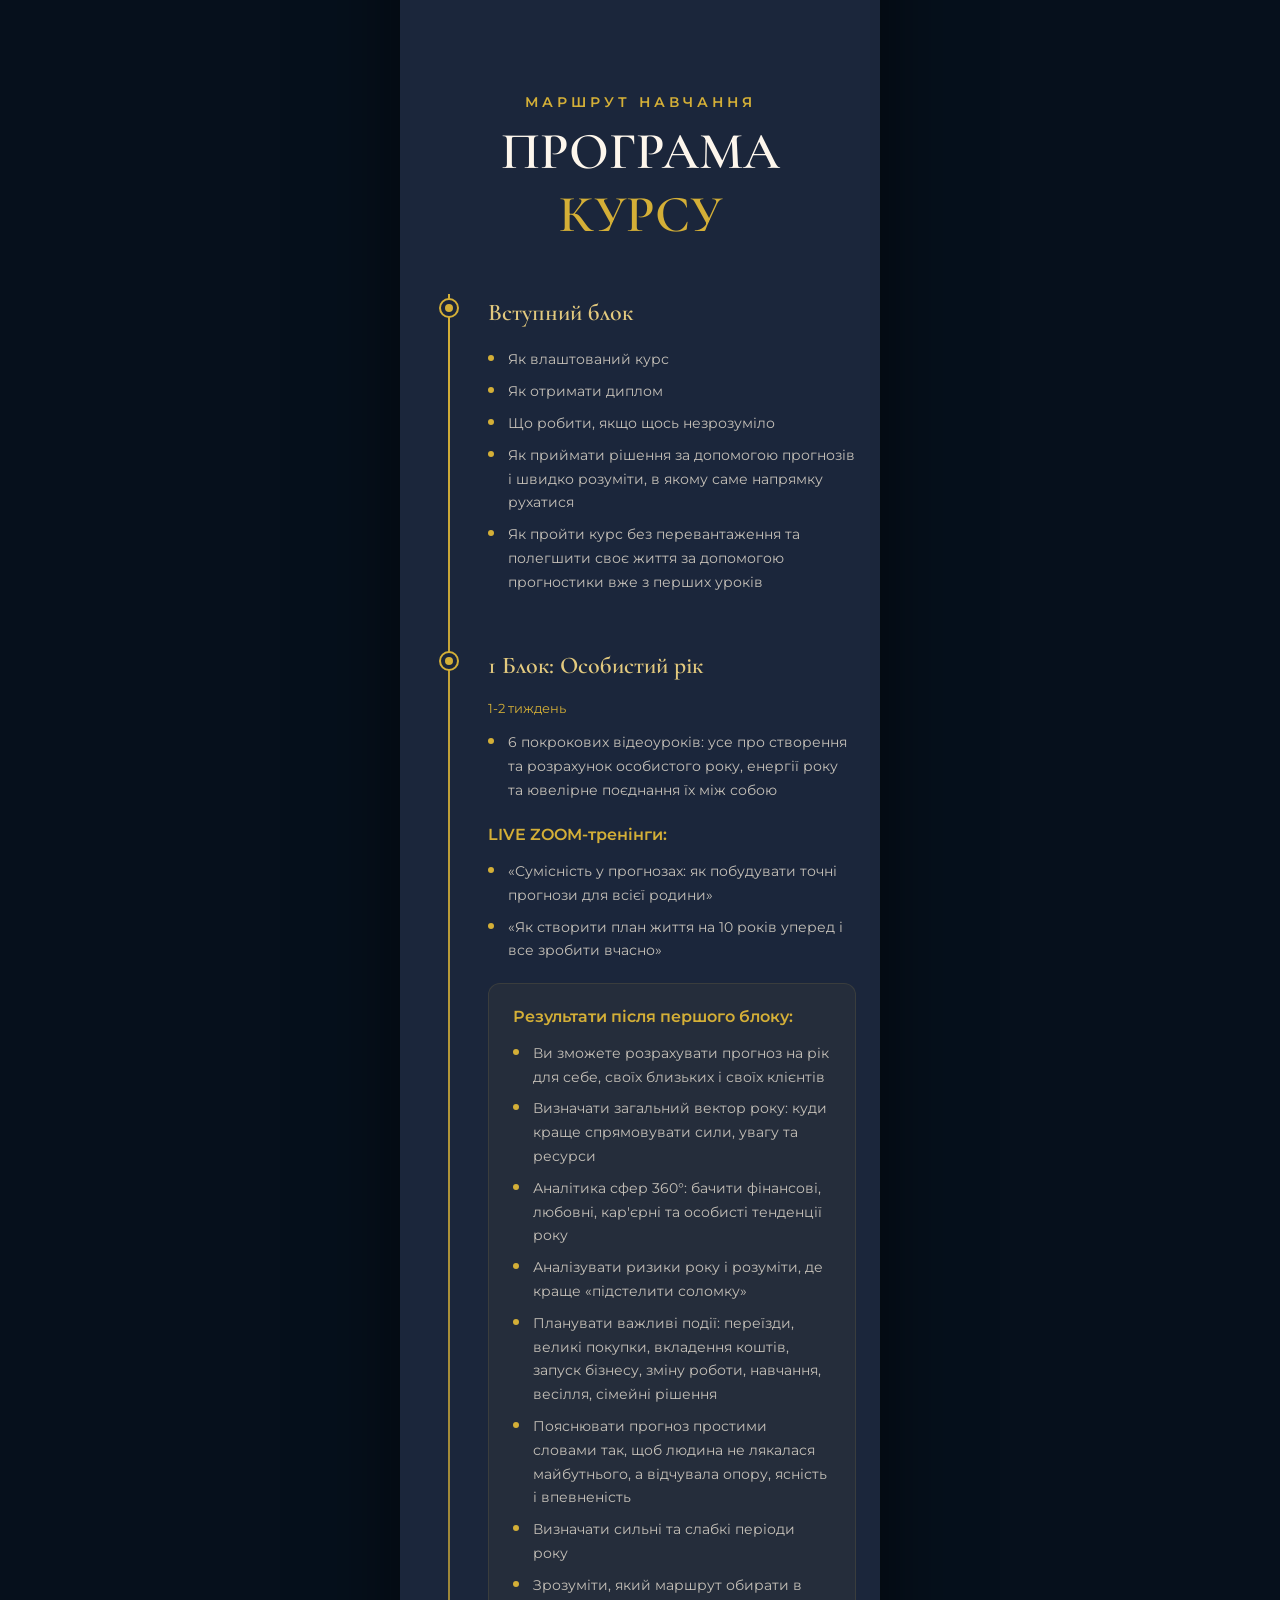
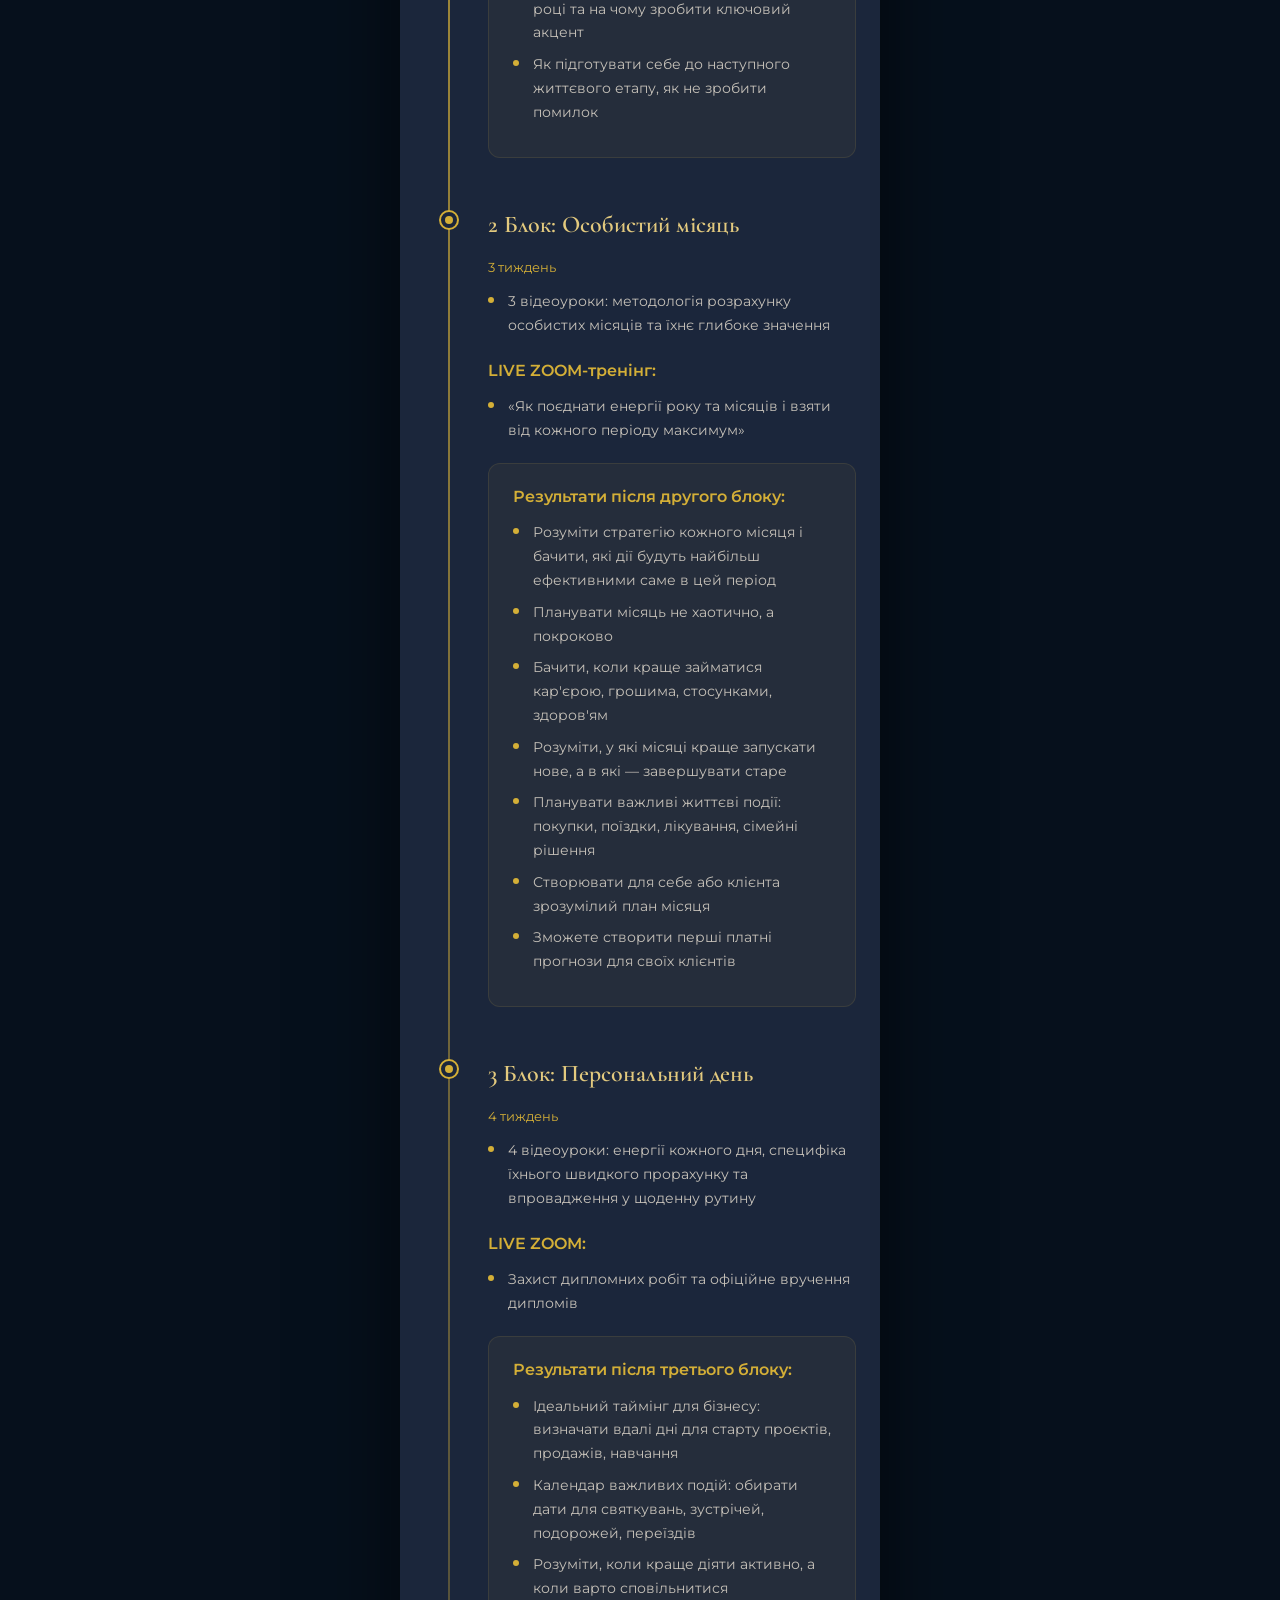
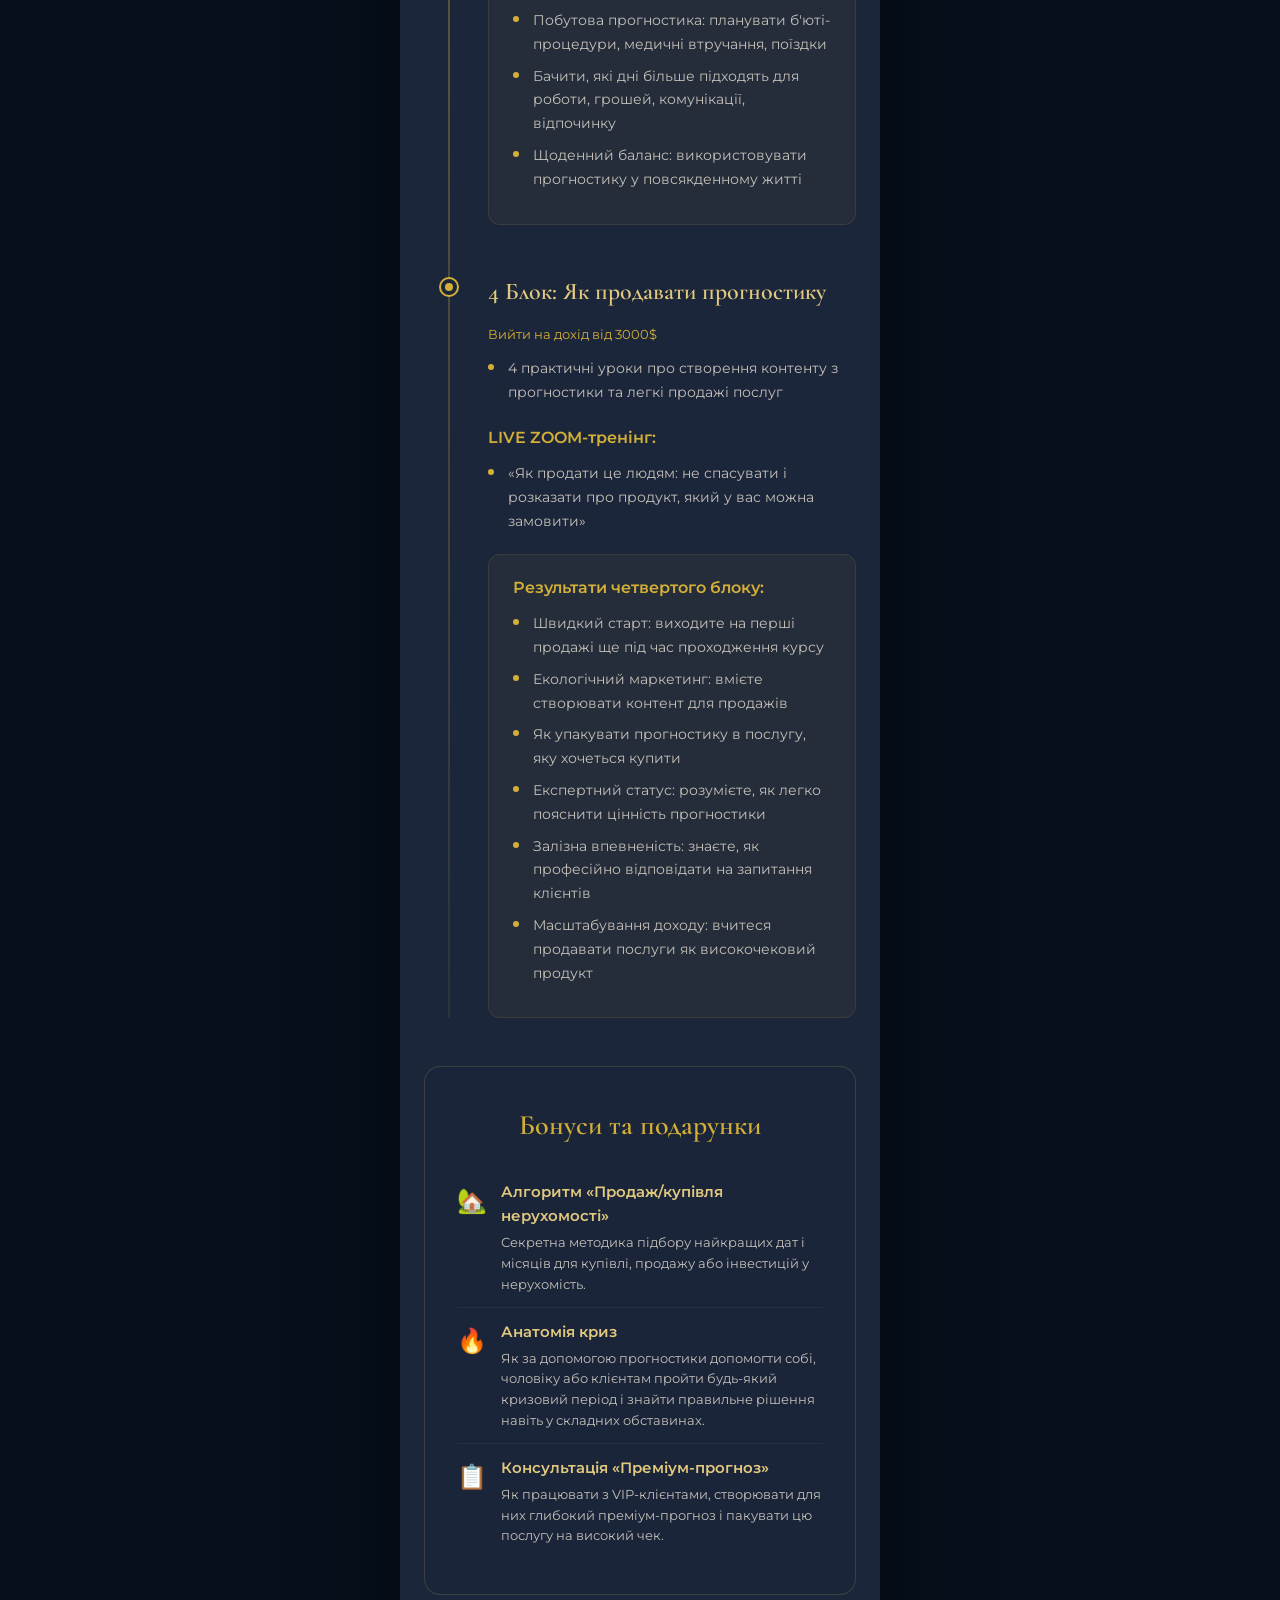
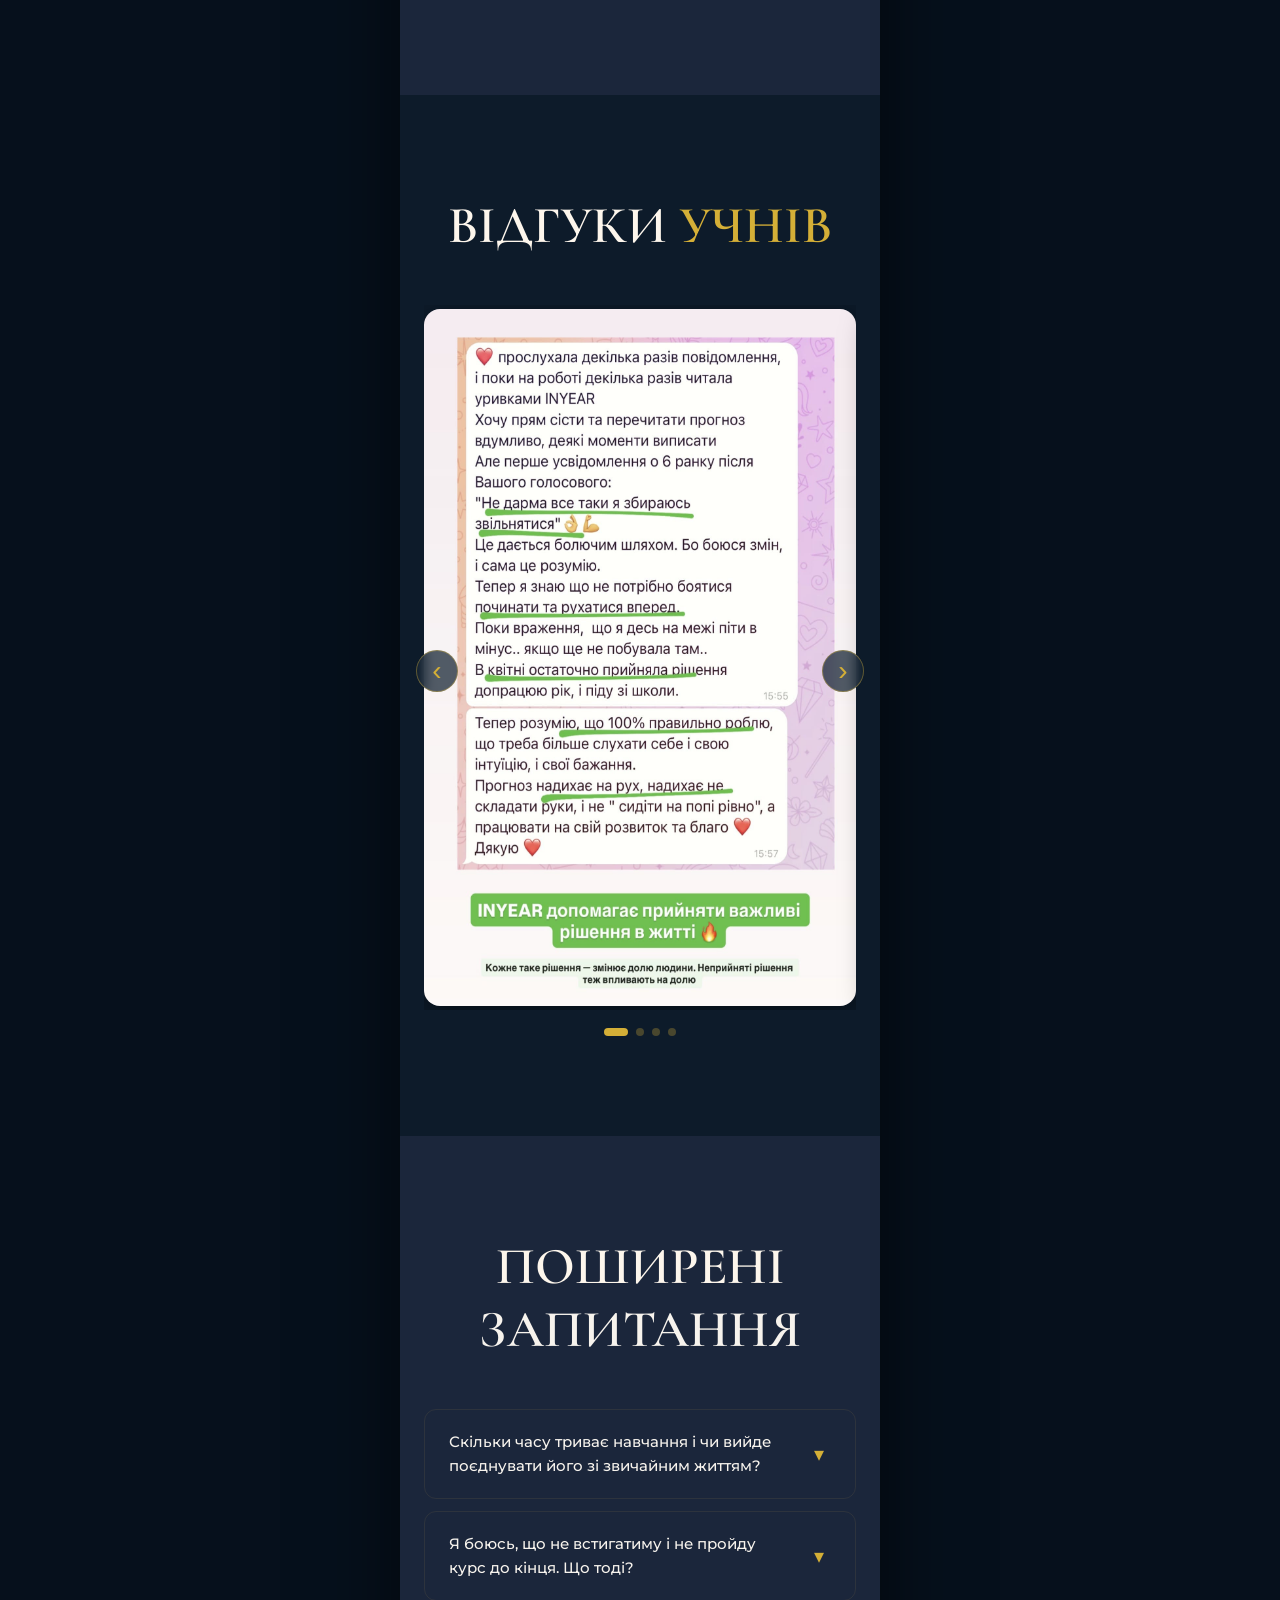
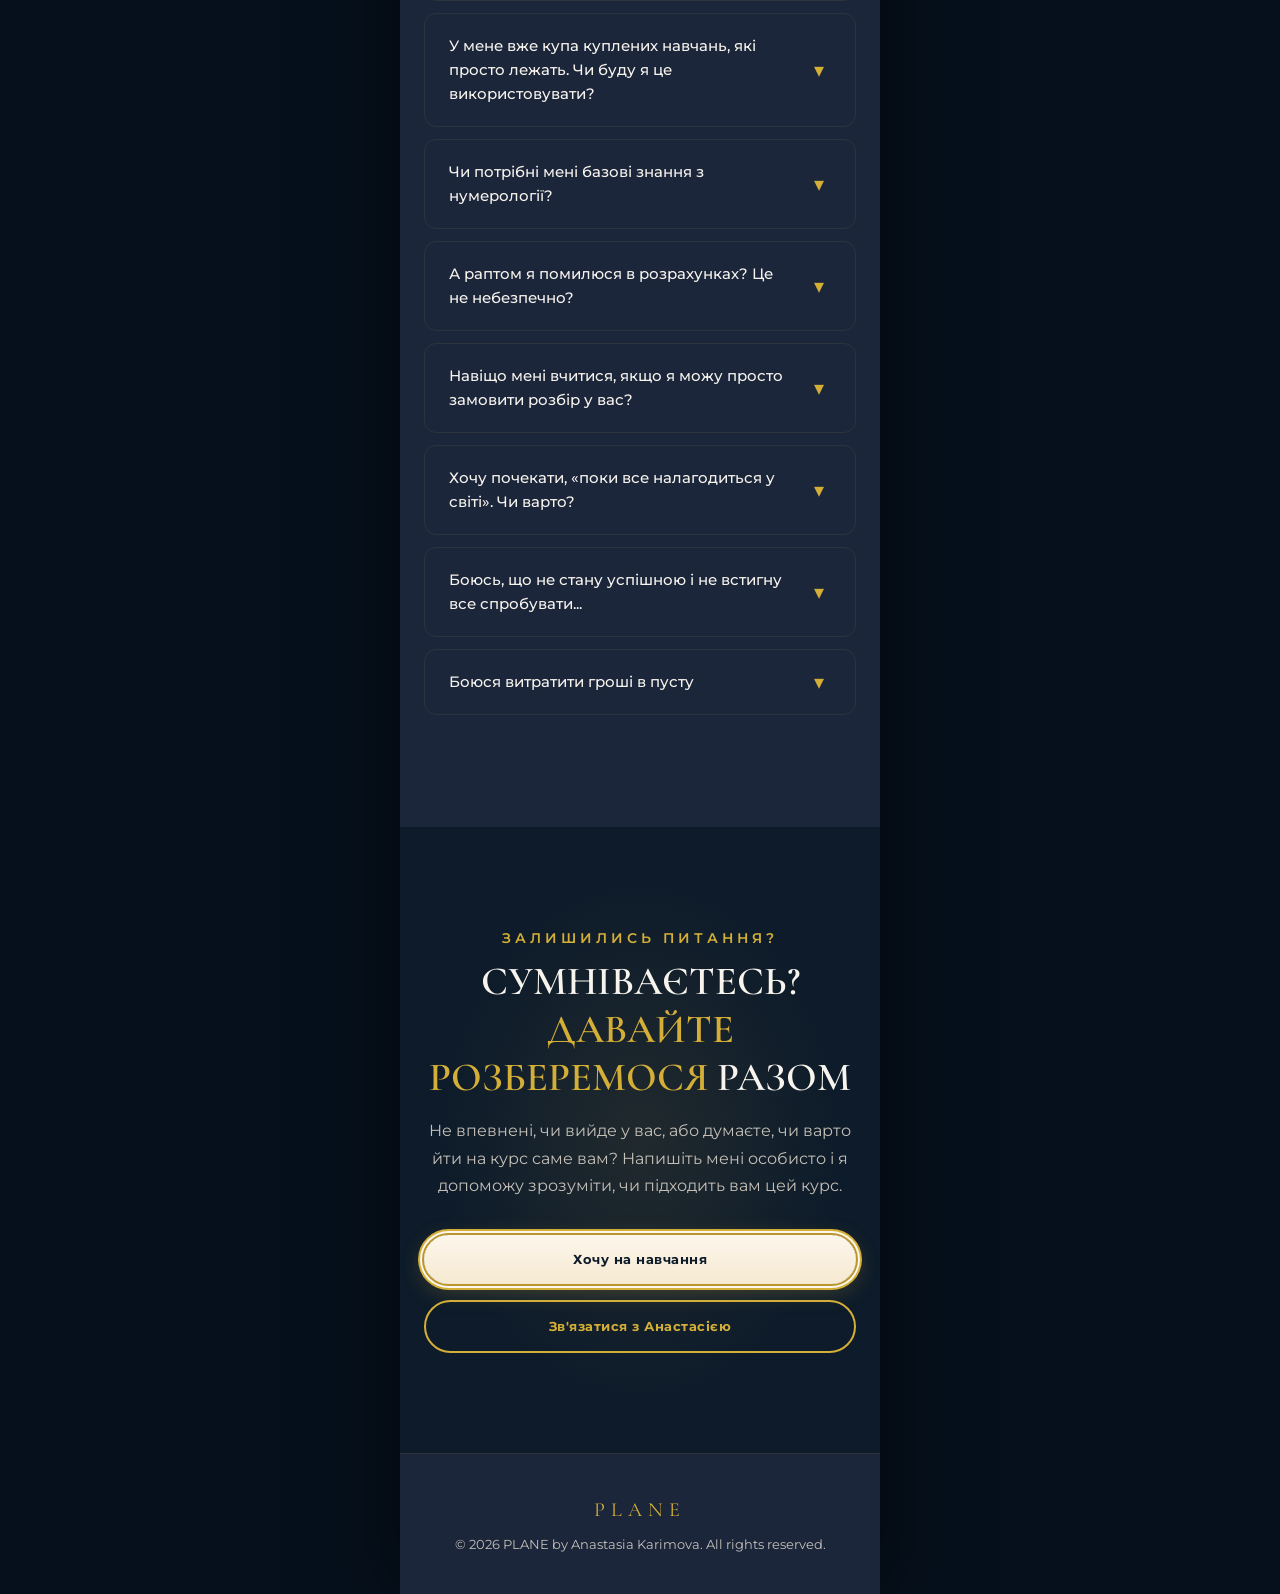
==== commit 92462606: "Add presale mode: buttons link to Telegram pre-registration bot, tracked as Lead without revenue Sin" ====
--- a/index.html
+++ b/index.html
@@ -7,7 +7,7 @@
 <link rel="preconnect" href="https://fonts.googleapis.com">
 <link href="https://fonts.googleapis.com/css2?family=Cormorant+Garamond:wght@400;500;600;700&family=Montserrat:wght@300;400;500;600;700&display=swap" rel="stylesheet">
 <link rel="stylesheet" href="css/style.css?v=19">
-<script src="js/analytics.js?v=6"></script>
+<script src="js/analytics.js?v=8"></script>
 </head>
 <body data-page="landing">
 
@@ -90,7 +90,7 @@
           <p>Ви отримуєте повноцінне вміння складати точні прогнози на день, місяць, рік та 10 років уперед. Знаєте, куди направляти енергію, де &laquo;підстелити соломку&raquo; і як захистити від помилок свою родину.</p>
         </div>
         <div class="tariff-price"><span class="price-new">€418</span><span class="price-old">€488</span></div>
-        <a href="https://secure.wayforpay.com/button/b1506e42af2d6" target="_blank" class="btn-tariff" data-track="checkout" data-product="comfort">Придбати</a>
+        <a href="https://t.me/ANASTASIKARIMOVABOT?start=link_Hwu0pAokaT" target="_blank" class="btn-tariff" data-track="cta" data-product="comfort" data-sales-text="Придбати">У передзапис</a>
       </div>
 
       <!-- BUSINESS -->
@@ -111,7 +111,7 @@
           <p>Ви виходите на перші продажі ще під час курсу. Маєте готову лінійку затребуваних продуктів та покрокову систему екологічного маркетингу.</p>
         </div>
         <div class="tariff-price"><span class="price-new">€478</span><span class="price-old">€608</span></div>
-        <a href="https://secure.wayforpay.com/button/b5bd2947dd630" target="_blank" class="btn-tariff" data-track="checkout" data-product="business">Придбати</a>
+        <a href="https://t.me/ANASTASIKARIMOVABOT?start=link_Hwu0pAokaT" target="_blank" class="btn-tariff" data-track="cta" data-product="business" data-sales-text="Придбати">У передзапис</a>
       </div>
 
       <!-- ПЕРШИЙ КЛАС -->
@@ -131,7 +131,7 @@
           <p>Максимально швидкий та безпечний політ. Ви отримуєте відповіді на всі запитання особисто, ювелірно налаштовуєте свою практику чи бізнес та виходите на новий рівень впевненості й доходу.</p>
         </div>
         <div class="tariff-price"><span class="price-new">€918</span><span class="price-old">€1018</span></div>
-        <a href="https://secure.wayforpay.com/button/b0616768c302e" target="_blank" class="btn-tariff" data-track="checkout" data-product="first">Придбати</a>
+        <a href="https://t.me/ANASTASIKARIMOVABOT?start=link_Hwu0pAokaT" target="_blank" class="btn-tariff" data-track="cta" data-product="first" data-sales-text="Придбати">У передзапис</a>
       </div>
 
     </div>
@@ -141,13 +141,16 @@
 <!-- ══════════ PAYMENT INFO ══════════ -->
 <section class="payment-info">
   <div class="container">
-    <h2 class="section-title" style="text-align:center">Залишились <span>питання?</span></h2>
+    <h2 class="section-title" style="text-align:center" data-mode="sales">Залишились <span>питання?</span></h2>
+    <h2 class="section-title" style="text-align:center" data-mode="presale">Старт <span>вже скоро</span></h2>
     <div class="payment-card fade-up">
-      <p>На всі тарифи існує <strong>банківська розстрочка</strong>.</p>
-      <p>Ви можете внести передплату <strong>888 грн</strong> і залишити за собою місце по найкращій ціні та отримати всі подарунки (доплатити залишок потрібно до початку навчання).</p>
-      <p>Будь-які питання з приводу розстрочки або навчання можна задати в службі турботи.</p>
+      <p data-mode="presale">Набір на курс ще не відкрито. Запишіться в <strong>передзапис</strong> &mdash; і ви першими дізнаєтесь про старт.</p>
+      <p data-mode="presale">Учасники передзапису отримують <strong>найкращу ціну</strong> та всі бонуси, а місць у групі обмежена кількість.</p>
+      <p data-mode="sales">На всі тарифи існує <strong>банківська розстрочка</strong>.</p>
+      <p data-mode="sales">Ви можете внести передплату <strong>888 грн</strong> і залишити за собою місце по найкращій ціні та отримати всі подарунки (доплатити залишок потрібно до початку навчання).</p>
+      <p>Будь-які питання щодо навчання можна задати в службі турботи.</p>
       <div class="payment-actions">
-        <a href="https://secure.wayforpay.com/button/bbc70fafd3b8d" target="_blank" class="btn-payment btn-payment-primary" data-track="checkout" data-product="booking">Забронювати місце за 888 грн</a>
+        <a href="https://t.me/ANASTASIKARIMOVABOT?start=link_Hwu0pAokaT" target="_blank" class="btn-payment btn-payment-primary" data-track="cta" data-product="booking" data-sales-text="Забронювати місце за 888 грн">У передзапис</a>
         <a href="https://t.me/anastasikarimova" target="_blank" class="btn-payment btn-payment-secondary" data-track="contact" data-method="telegram_support">Написати в службу турботи</a>
       </div>
     </div>
--- a/css/style.css
+++ b/css/style.css
@@ -1,4 +1,7 @@
 *,*::before,*::after{margin:0;padding:0;box-sizing:border-box}
+/* Скрытие через атрибут hidden должно побеждать display из классов
+   (иначе .btn-payment{display:block} перекрывает браузерное правило) */
+[hidden]{display:none!important}
 :root{
 --navy:#0D1B2A;
 --navy-light:#1B263B;
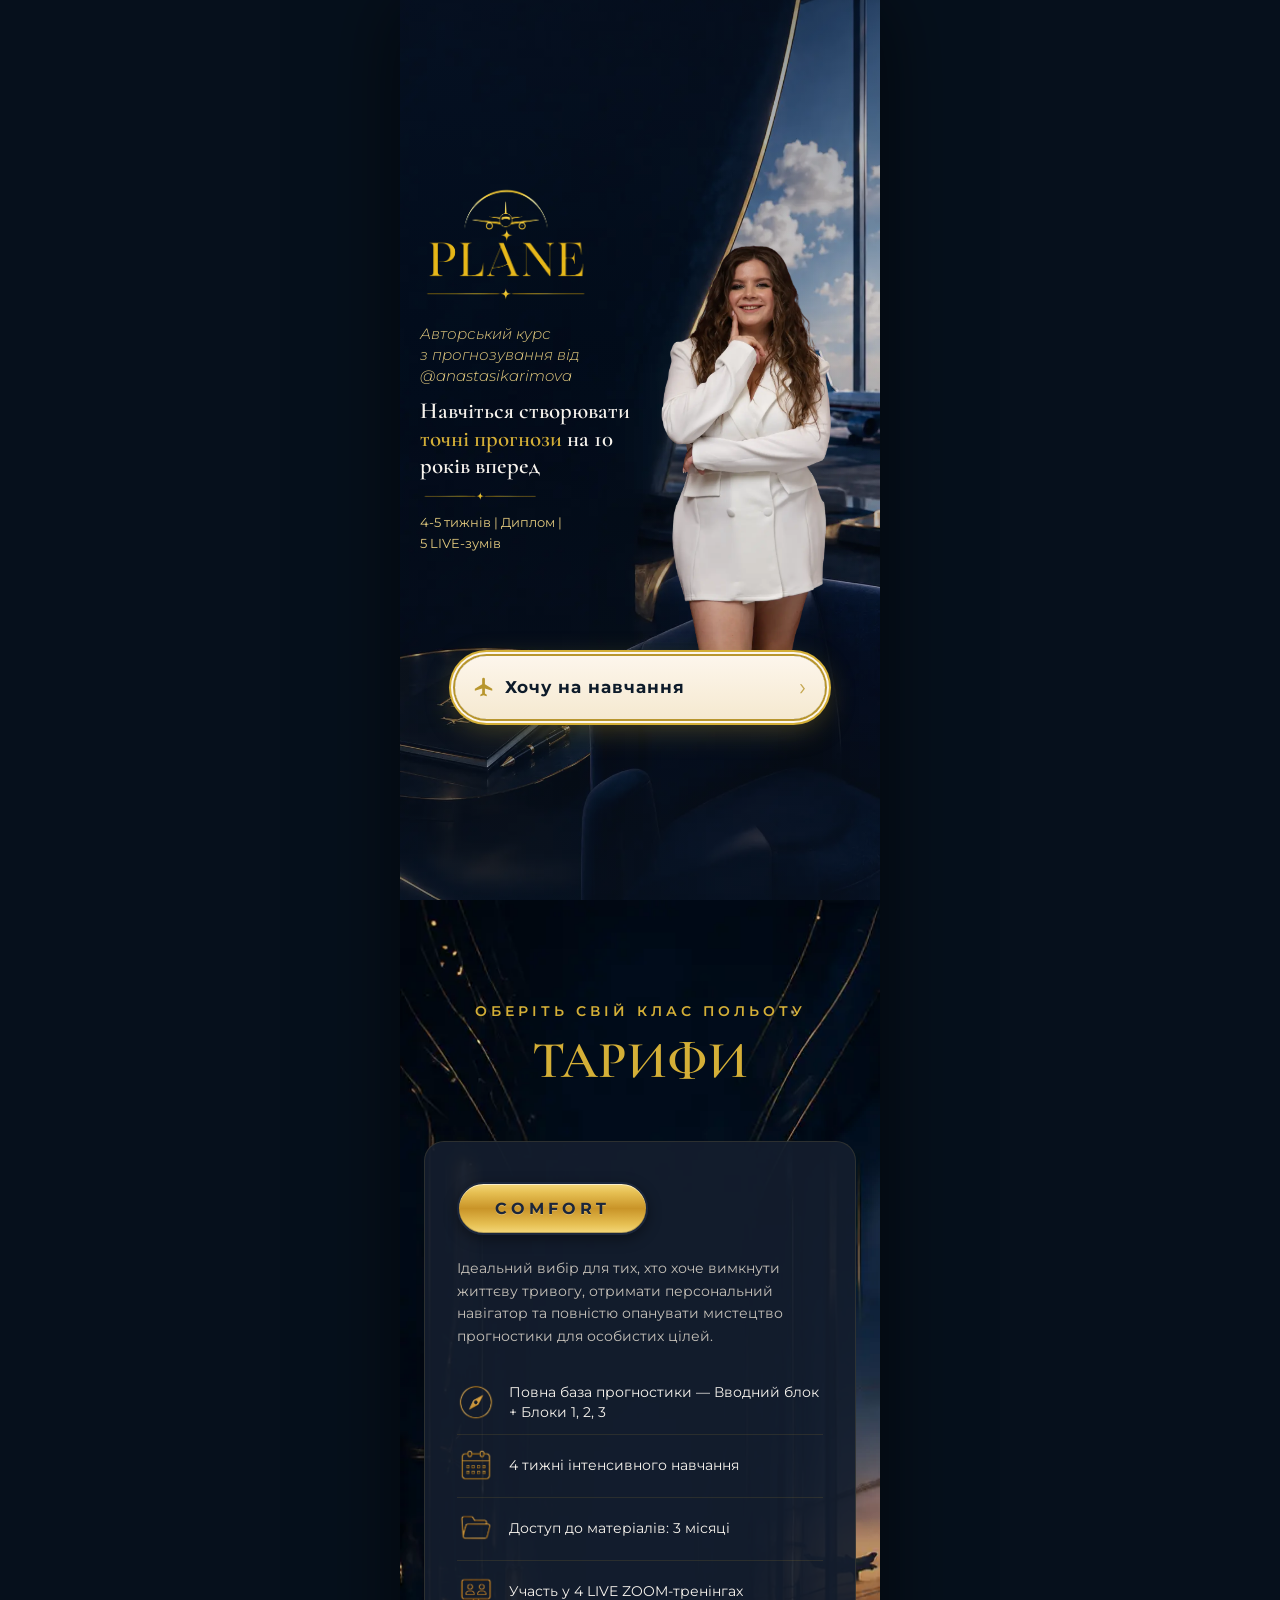
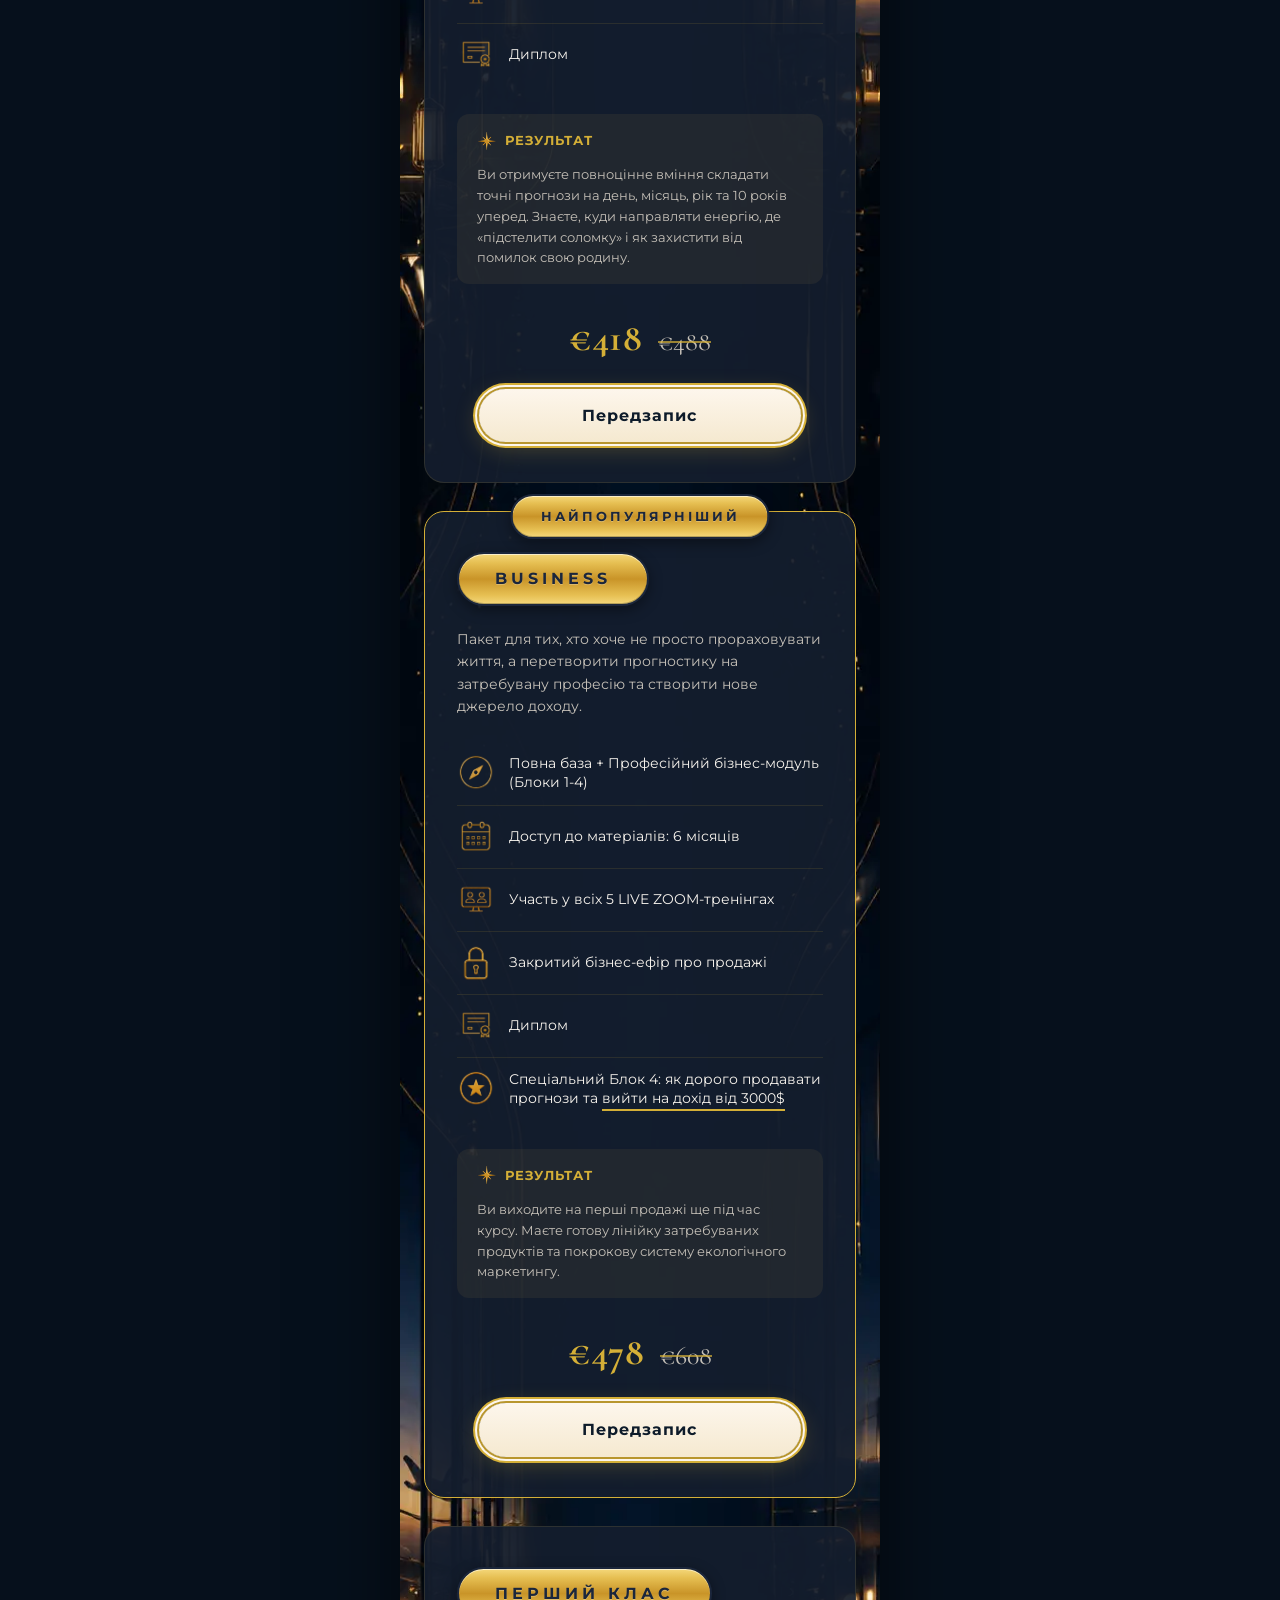
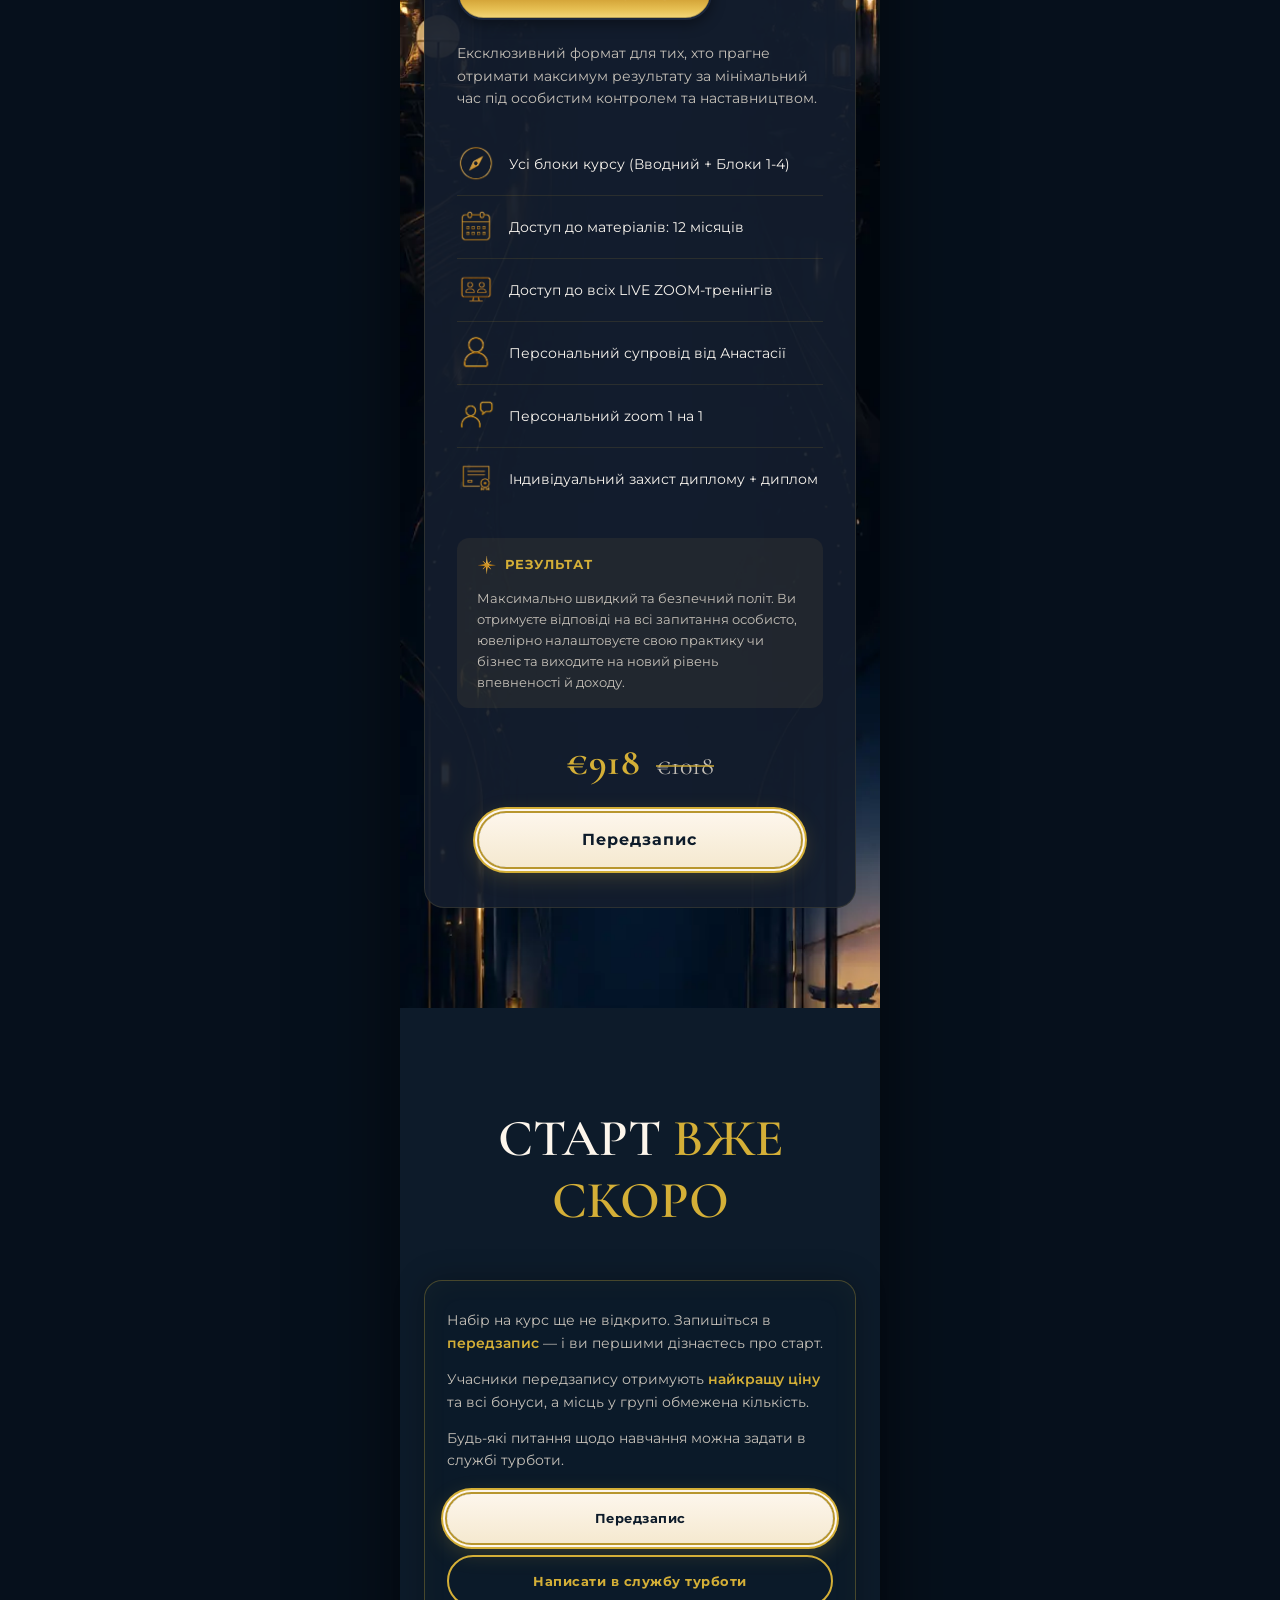
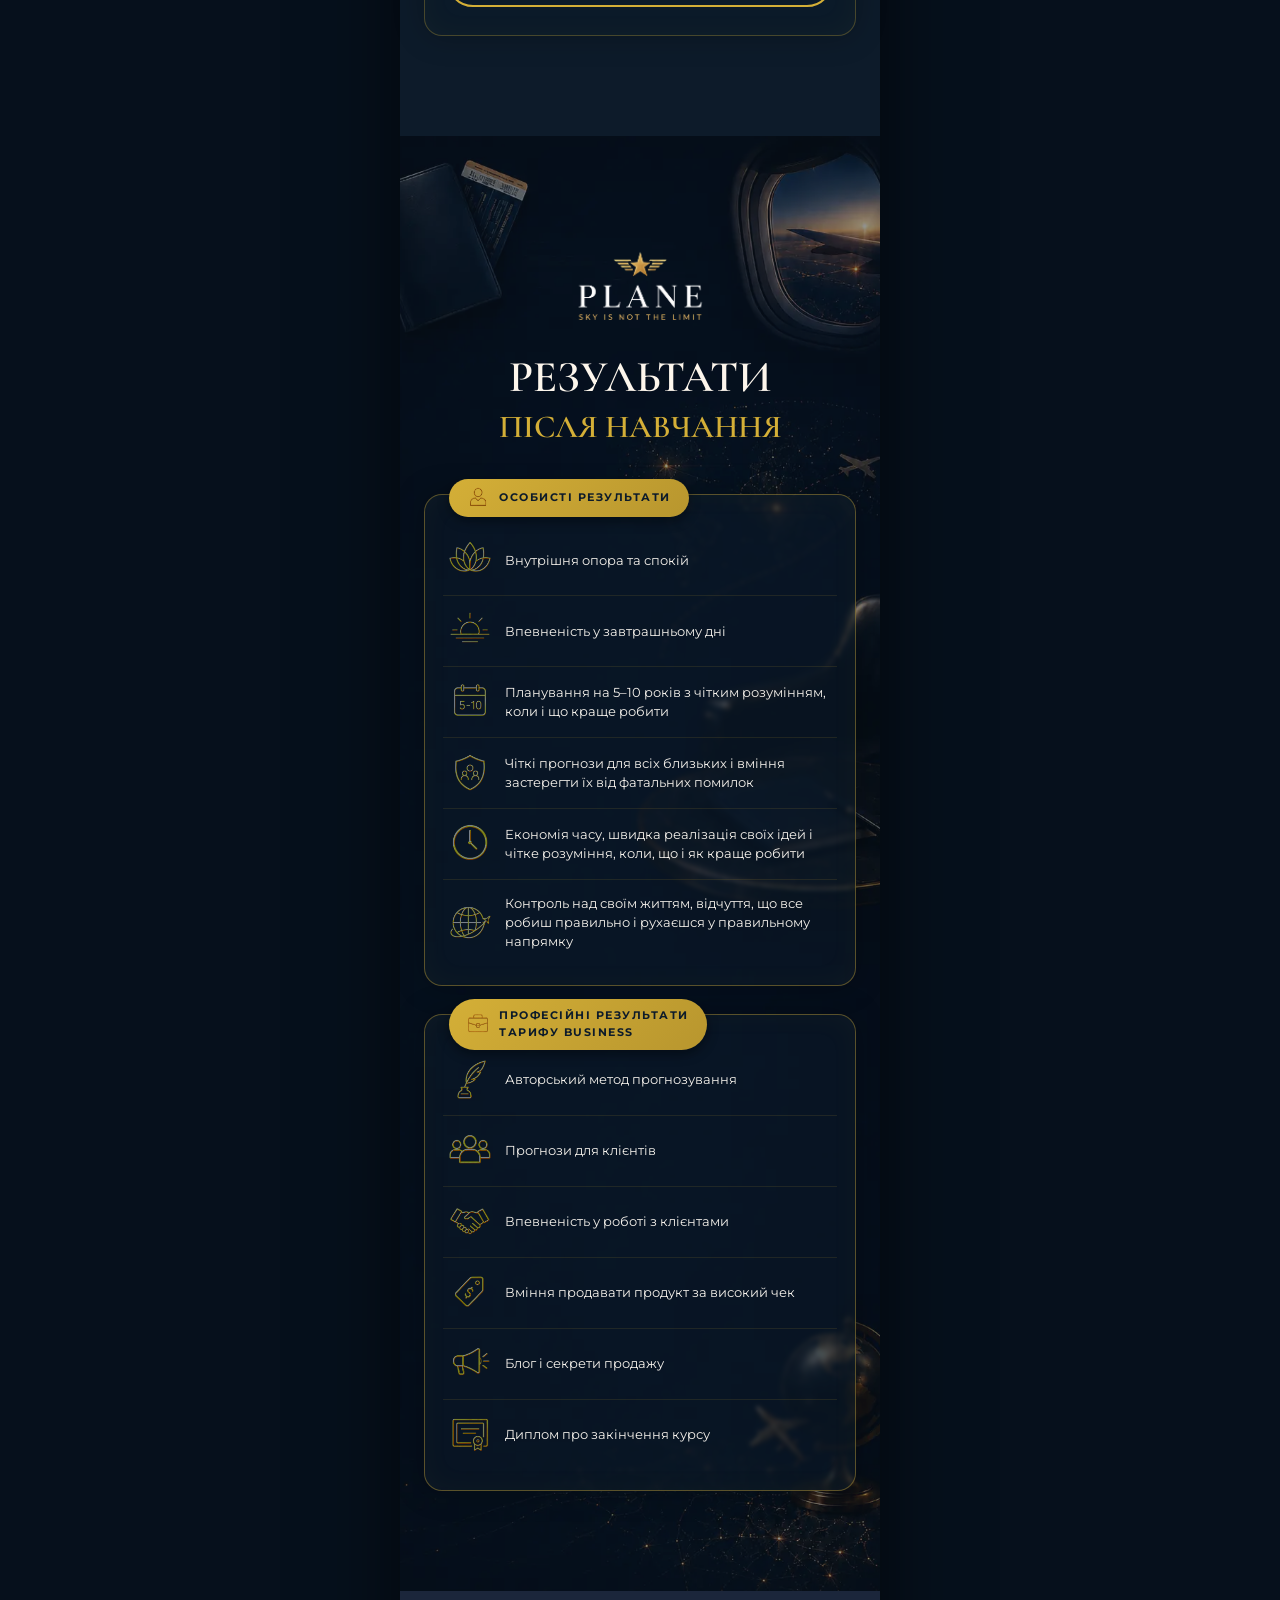
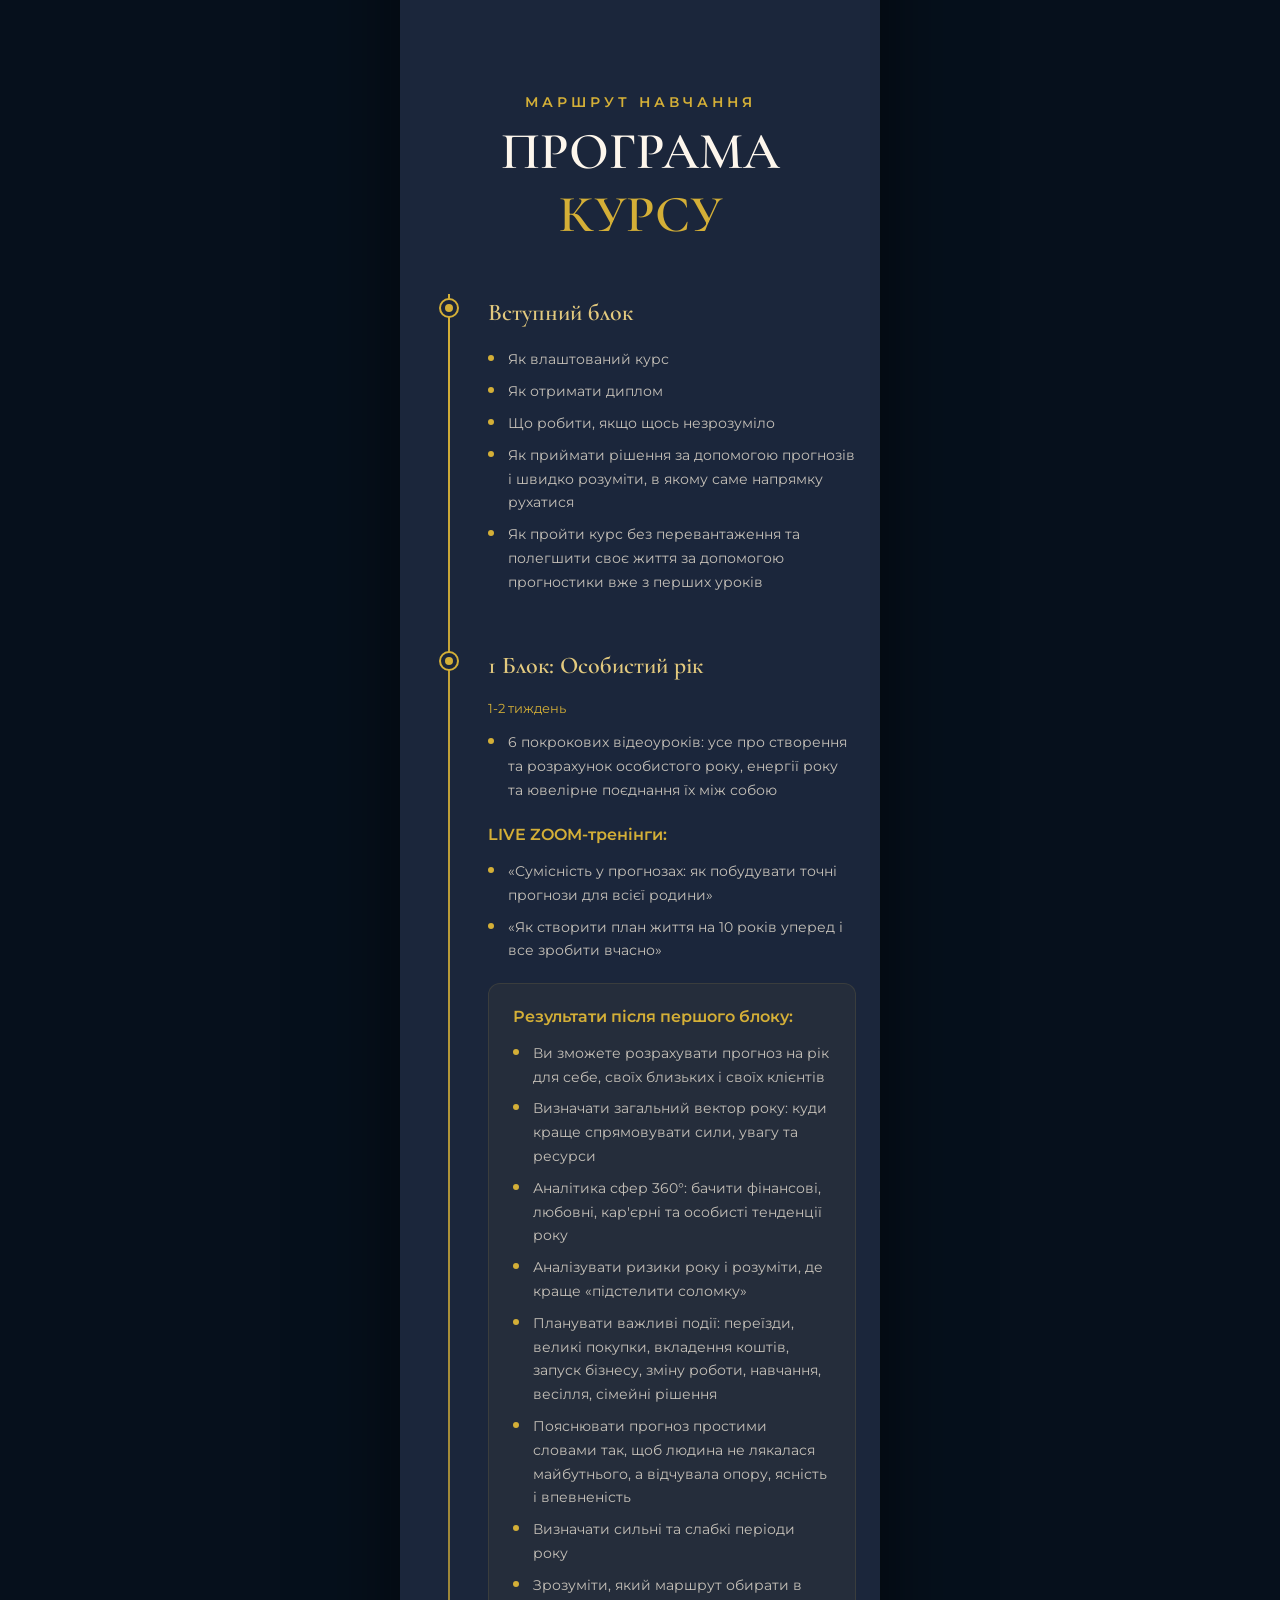
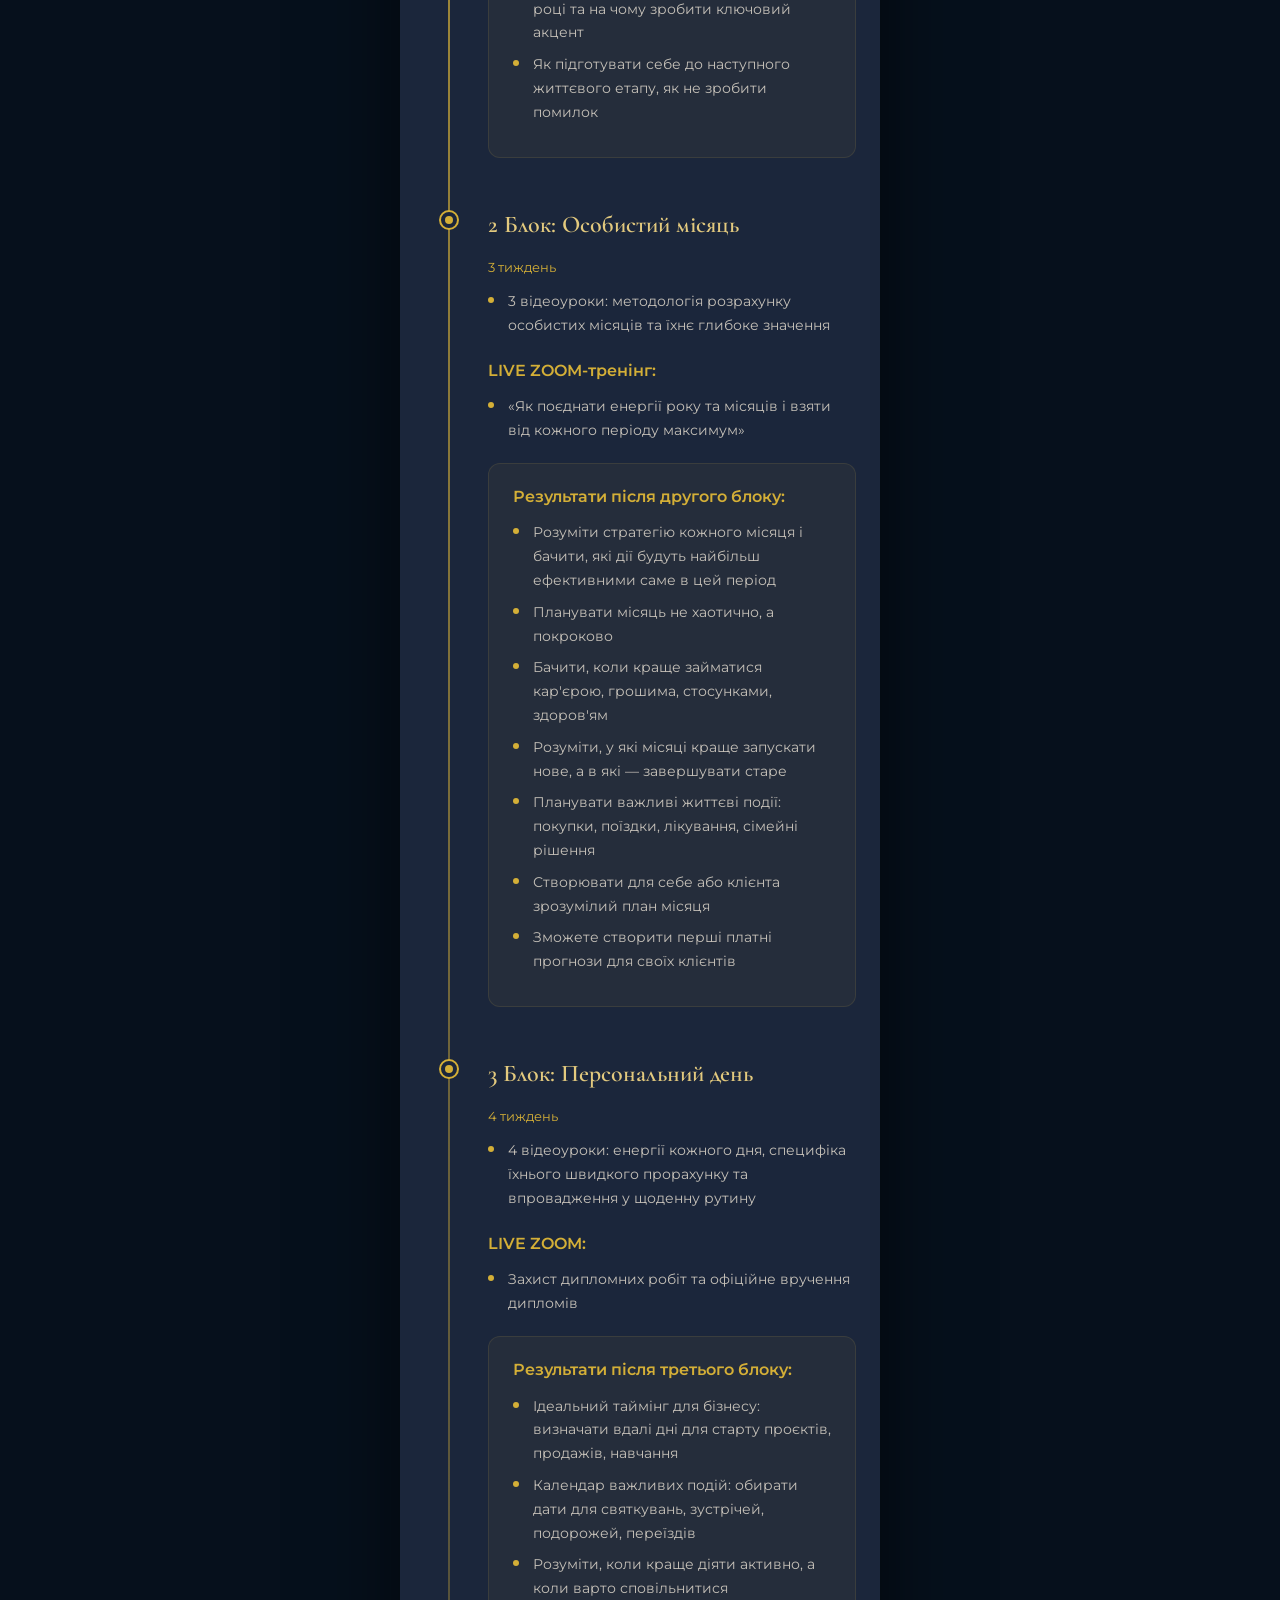
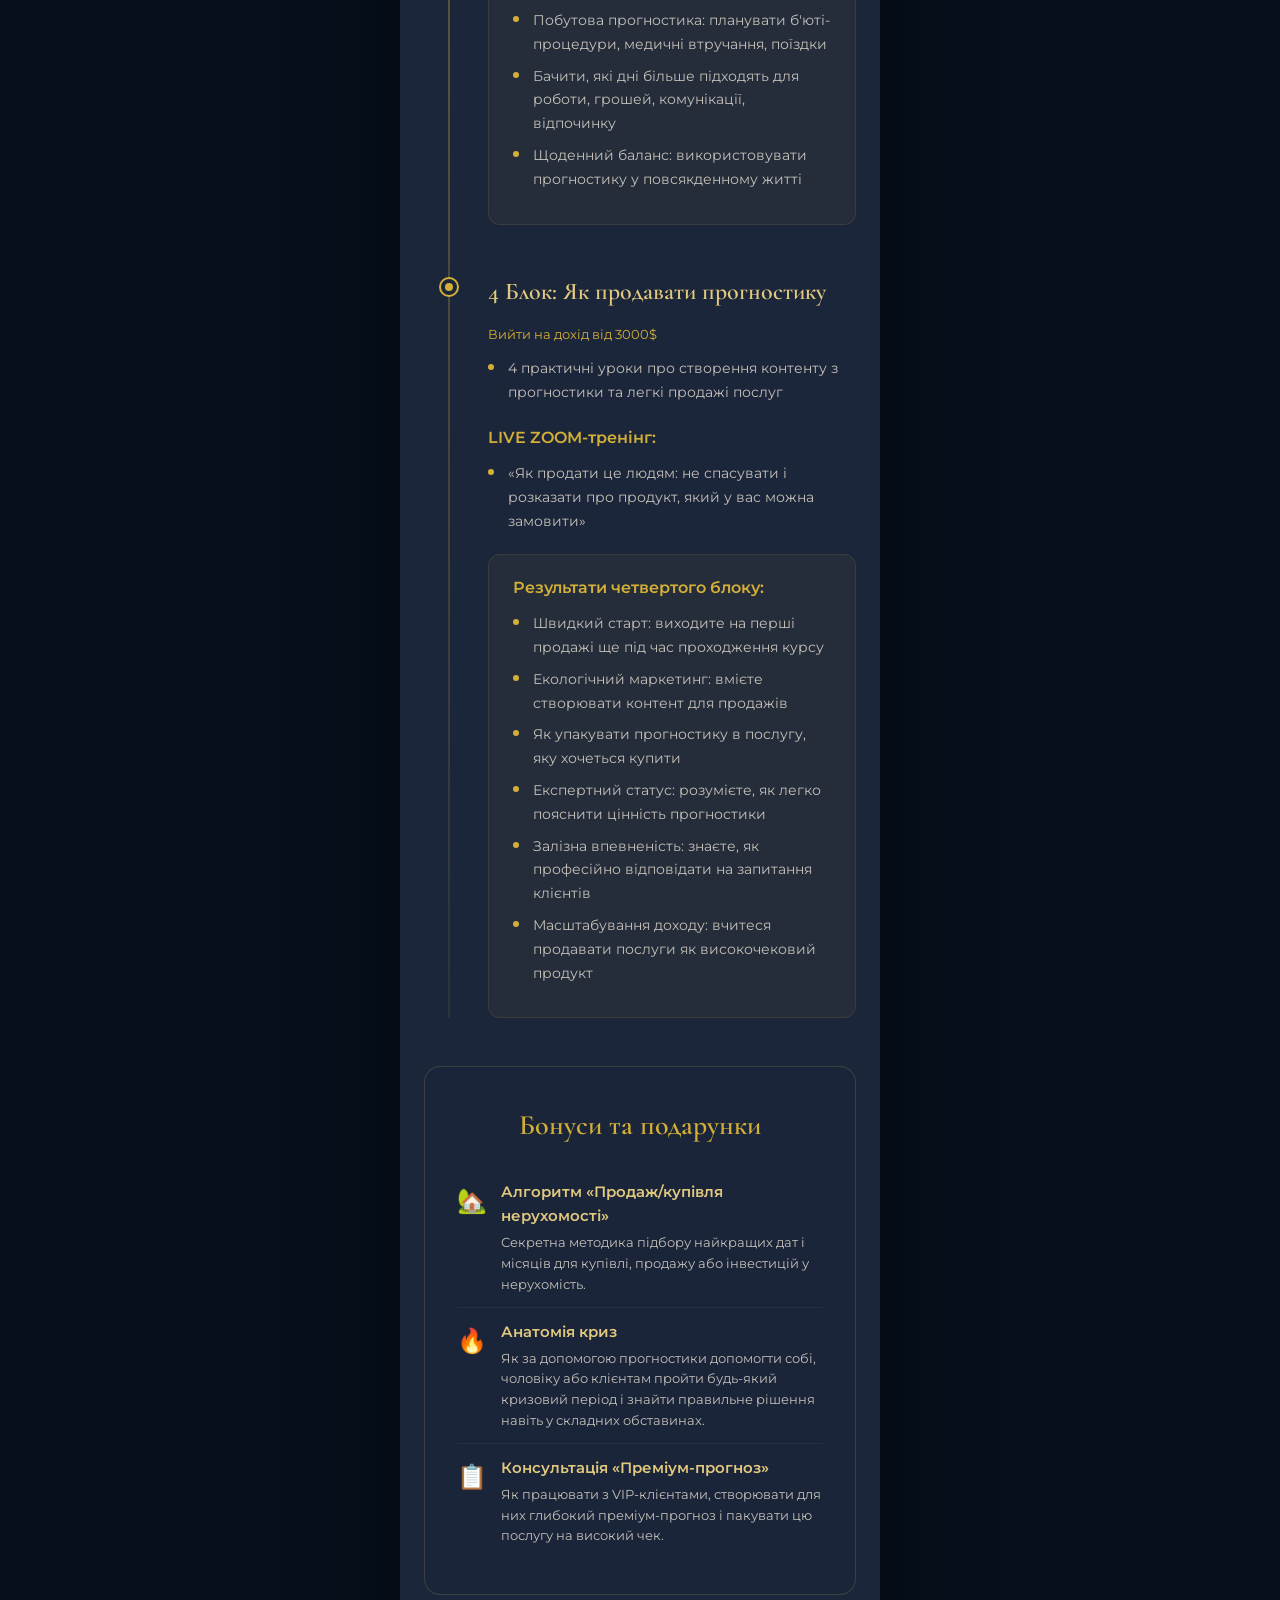
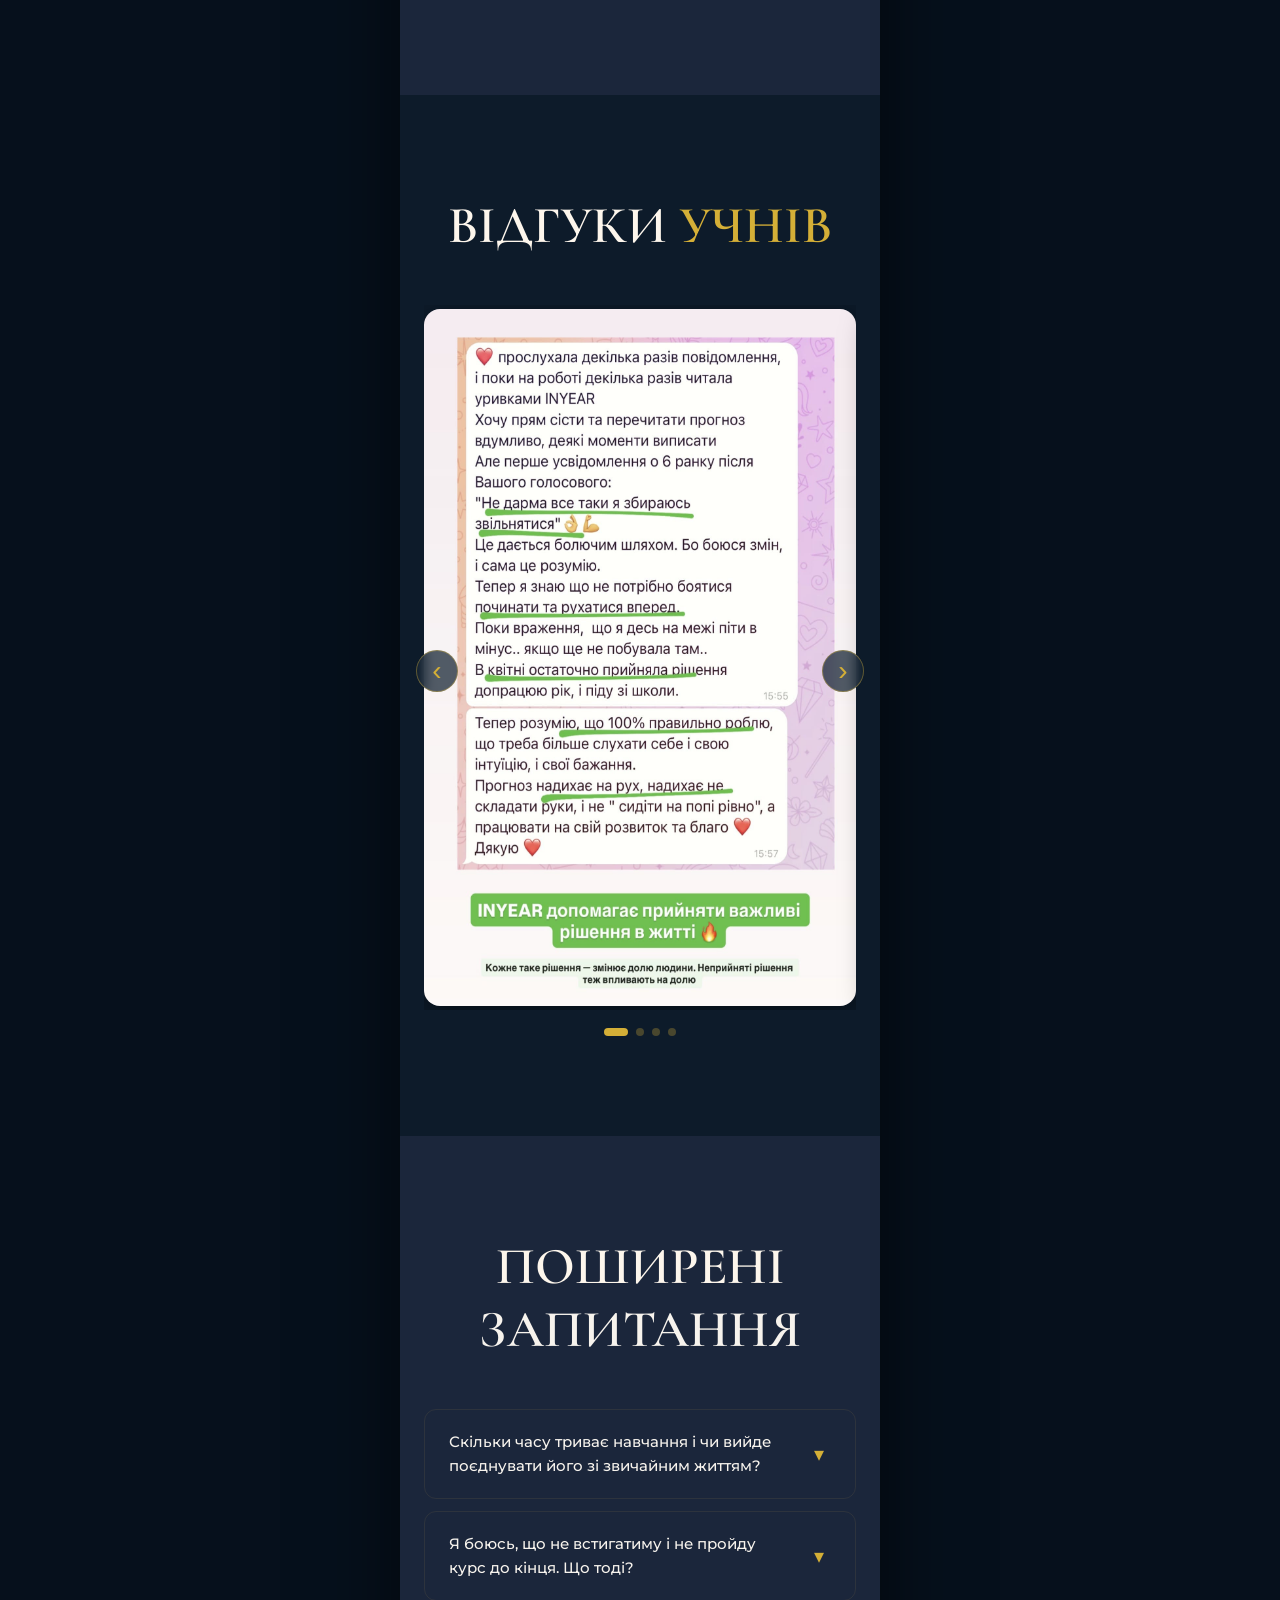
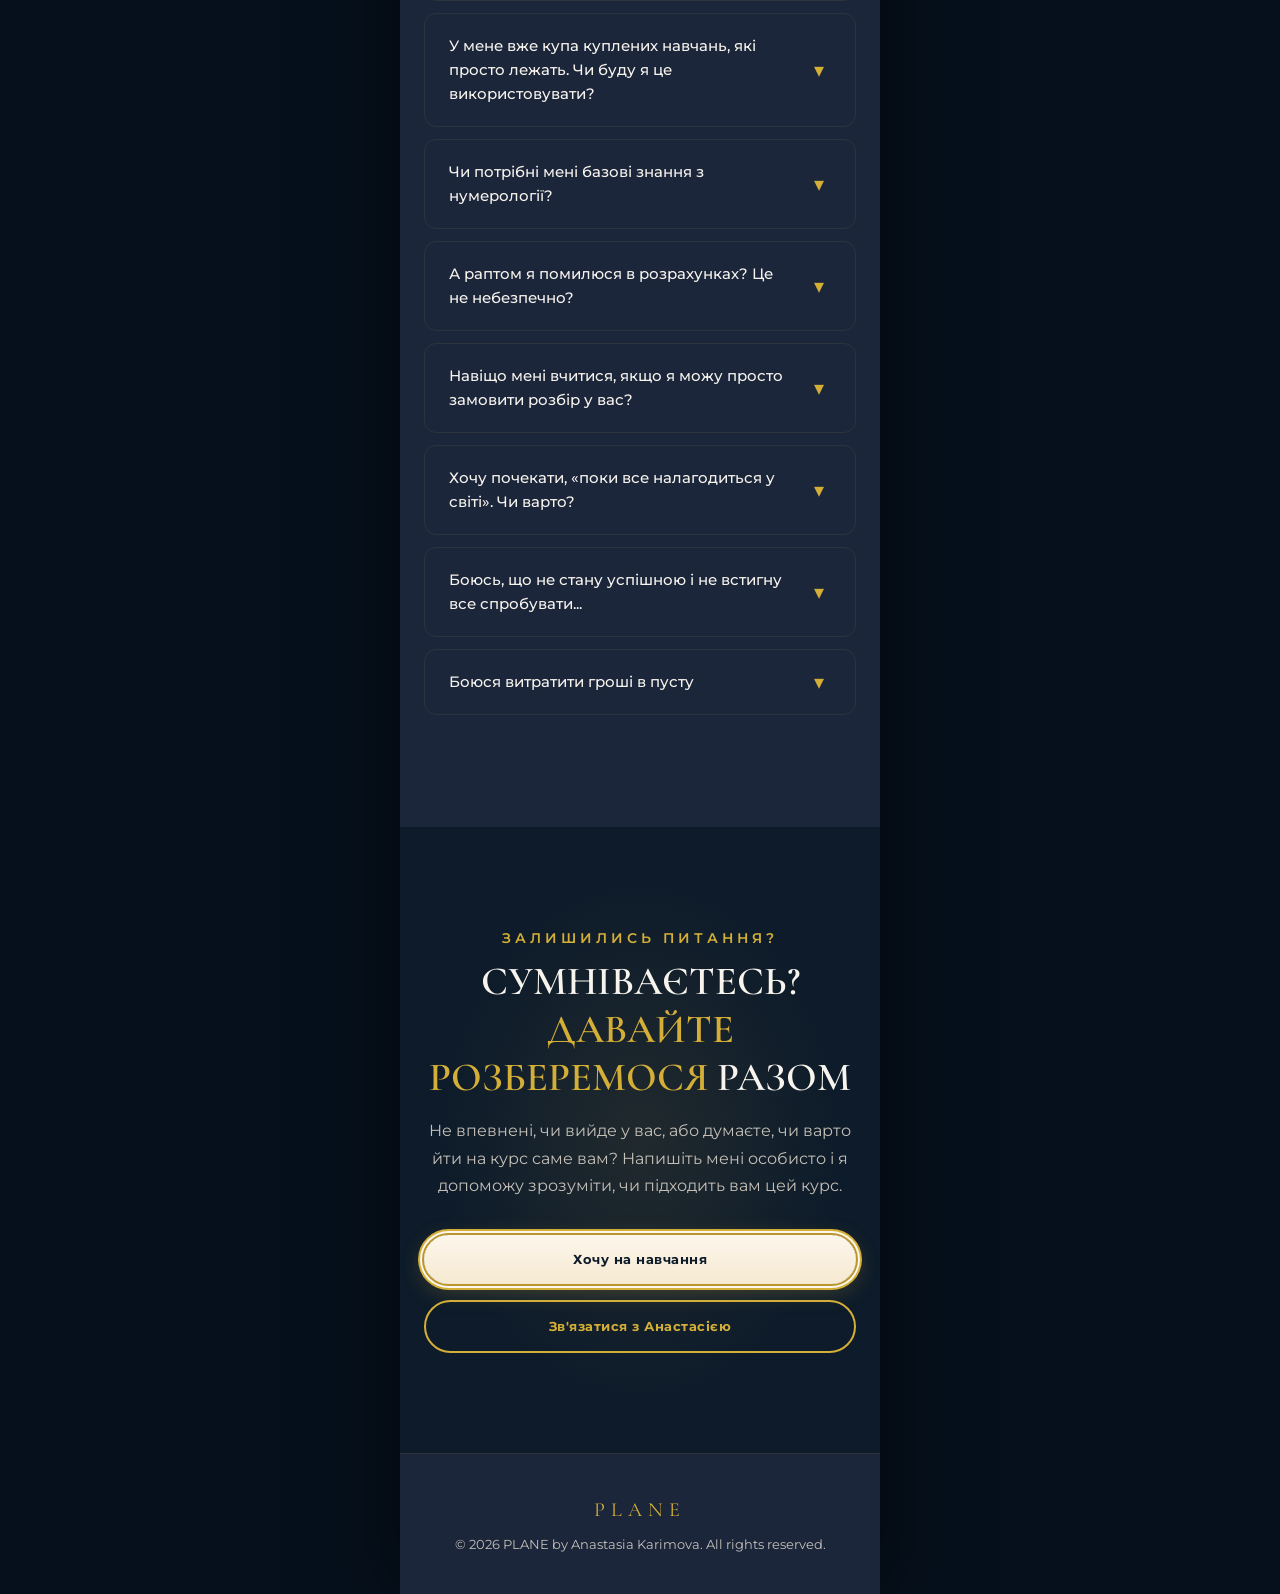
==== commit fdb3ddd9: "Shorten presale button label to «Передзапис» Co-Authored-By: Claude Opus 5 <noreply@anthropic.com>" ====
--- a/index.html
+++ b/index.html
@@ -7,7 +7,7 @@
 <link rel="preconnect" href="https://fonts.googleapis.com">
 <link href="https://fonts.googleapis.com/css2?family=Cormorant+Garamond:wght@400;500;600;700&family=Montserrat:wght@300;400;500;600;700&display=swap" rel="stylesheet">
 <link rel="stylesheet" href="css/style.css?v=19">
-<script src="js/analytics.js?v=8"></script>
+<script src="js/analytics.js?v=9"></script>
 </head>
 <body data-page="landing">
 
@@ -90,7 +90,7 @@
           <p>Ви отримуєте повноцінне вміння складати точні прогнози на день, місяць, рік та 10 років уперед. Знаєте, куди направляти енергію, де &laquo;підстелити соломку&raquo; і як захистити від помилок свою родину.</p>
         </div>
         <div class="tariff-price"><span class="price-new">€418</span><span class="price-old">€488</span></div>
-        <a href="https://t.me/ANASTASIKARIMOVABOT?start=link_Hwu0pAokaT" target="_blank" class="btn-tariff" data-track="cta" data-product="comfort" data-sales-text="Придбати">У передзапис</a>
+        <a href="https://t.me/ANASTASIKARIMOVABOT?start=link_Hwu0pAokaT" target="_blank" class="btn-tariff" data-track="cta" data-product="comfort" data-sales-text="Придбати">Передзапис</a>
       </div>
 
       <!-- BUSINESS -->
@@ -111,7 +111,7 @@
           <p>Ви виходите на перші продажі ще під час курсу. Маєте готову лінійку затребуваних продуктів та покрокову систему екологічного маркетингу.</p>
         </div>
         <div class="tariff-price"><span class="price-new">€478</span><span class="price-old">€608</span></div>
-        <a href="https://t.me/ANASTASIKARIMOVABOT?start=link_Hwu0pAokaT" target="_blank" class="btn-tariff" data-track="cta" data-product="business" data-sales-text="Придбати">У передзапис</a>
+        <a href="https://t.me/ANASTASIKARIMOVABOT?start=link_Hwu0pAokaT" target="_blank" class="btn-tariff" data-track="cta" data-product="business" data-sales-text="Придбати">Передзапис</a>
       </div>
 
       <!-- ПЕРШИЙ КЛАС -->
@@ -131,7 +131,7 @@
           <p>Максимально швидкий та безпечний політ. Ви отримуєте відповіді на всі запитання особисто, ювелірно налаштовуєте свою практику чи бізнес та виходите на новий рівень впевненості й доходу.</p>
         </div>
         <div class="tariff-price"><span class="price-new">€918</span><span class="price-old">€1018</span></div>
-        <a href="https://t.me/ANASTASIKARIMOVABOT?start=link_Hwu0pAokaT" target="_blank" class="btn-tariff" data-track="cta" data-product="first" data-sales-text="Придбати">У передзапис</a>
+        <a href="https://t.me/ANASTASIKARIMOVABOT?start=link_Hwu0pAokaT" target="_blank" class="btn-tariff" data-track="cta" data-product="first" data-sales-text="Придбати">Передзапис</a>
       </div>
 
     </div>
@@ -150,7 +150,7 @@
       <p data-mode="sales">Ви можете внести передплату <strong>888 грн</strong> і залишити за собою місце по найкращій ціні та отримати всі подарунки (доплатити залишок потрібно до початку навчання).</p>
       <p>Будь-які питання щодо навчання можна задати в службі турботи.</p>
       <div class="payment-actions">
-        <a href="https://t.me/ANASTASIKARIMOVABOT?start=link_Hwu0pAokaT" target="_blank" class="btn-payment btn-payment-primary" data-track="cta" data-product="booking" data-sales-text="Забронювати місце за 888 грн">У передзапис</a>
+        <a href="https://t.me/ANASTASIKARIMOVABOT?start=link_Hwu0pAokaT" target="_blank" class="btn-payment btn-payment-primary" data-track="cta" data-product="booking" data-sales-text="Забронювати місце за 888 грн">Передзапис</a>
         <a href="https://t.me/anastasikarimova" target="_blank" class="btn-payment btn-payment-secondary" data-track="contact" data-method="telegram_support">Написати в службу турботи</a>
       </div>
     </div>
